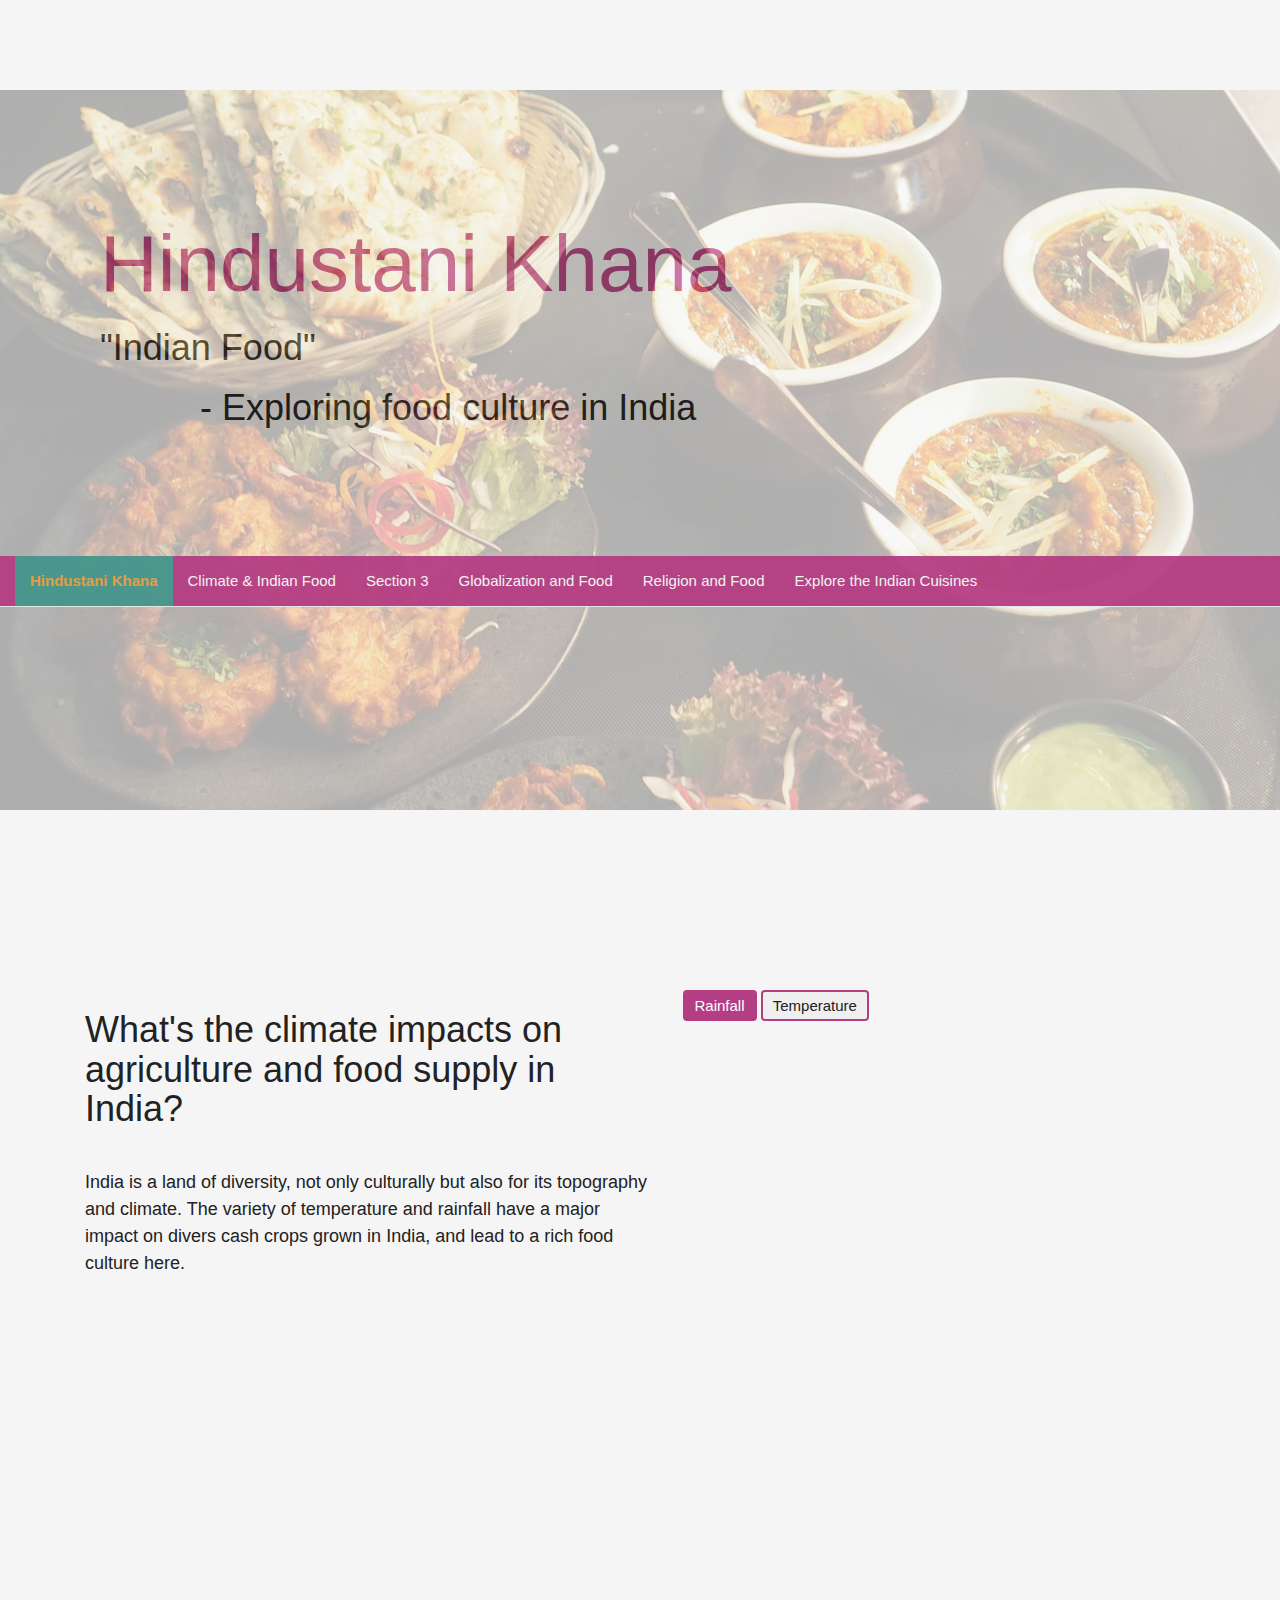
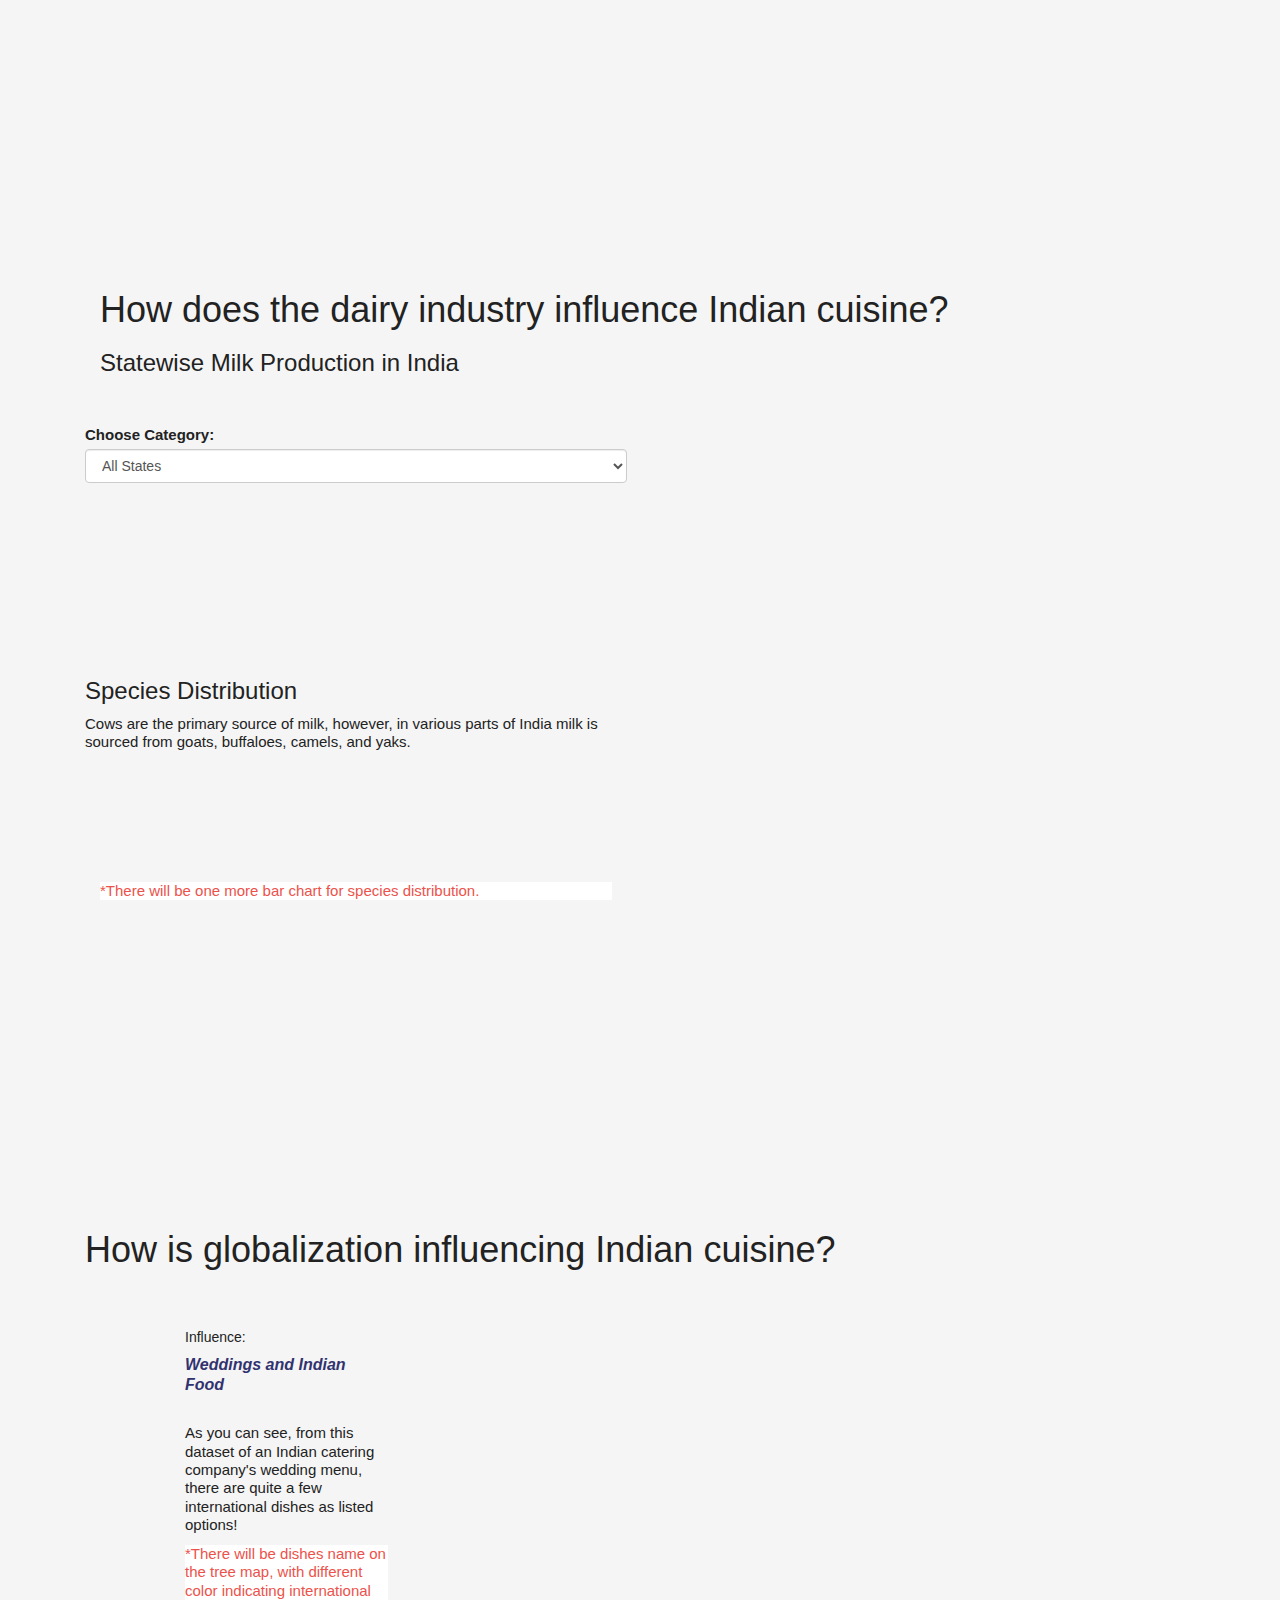
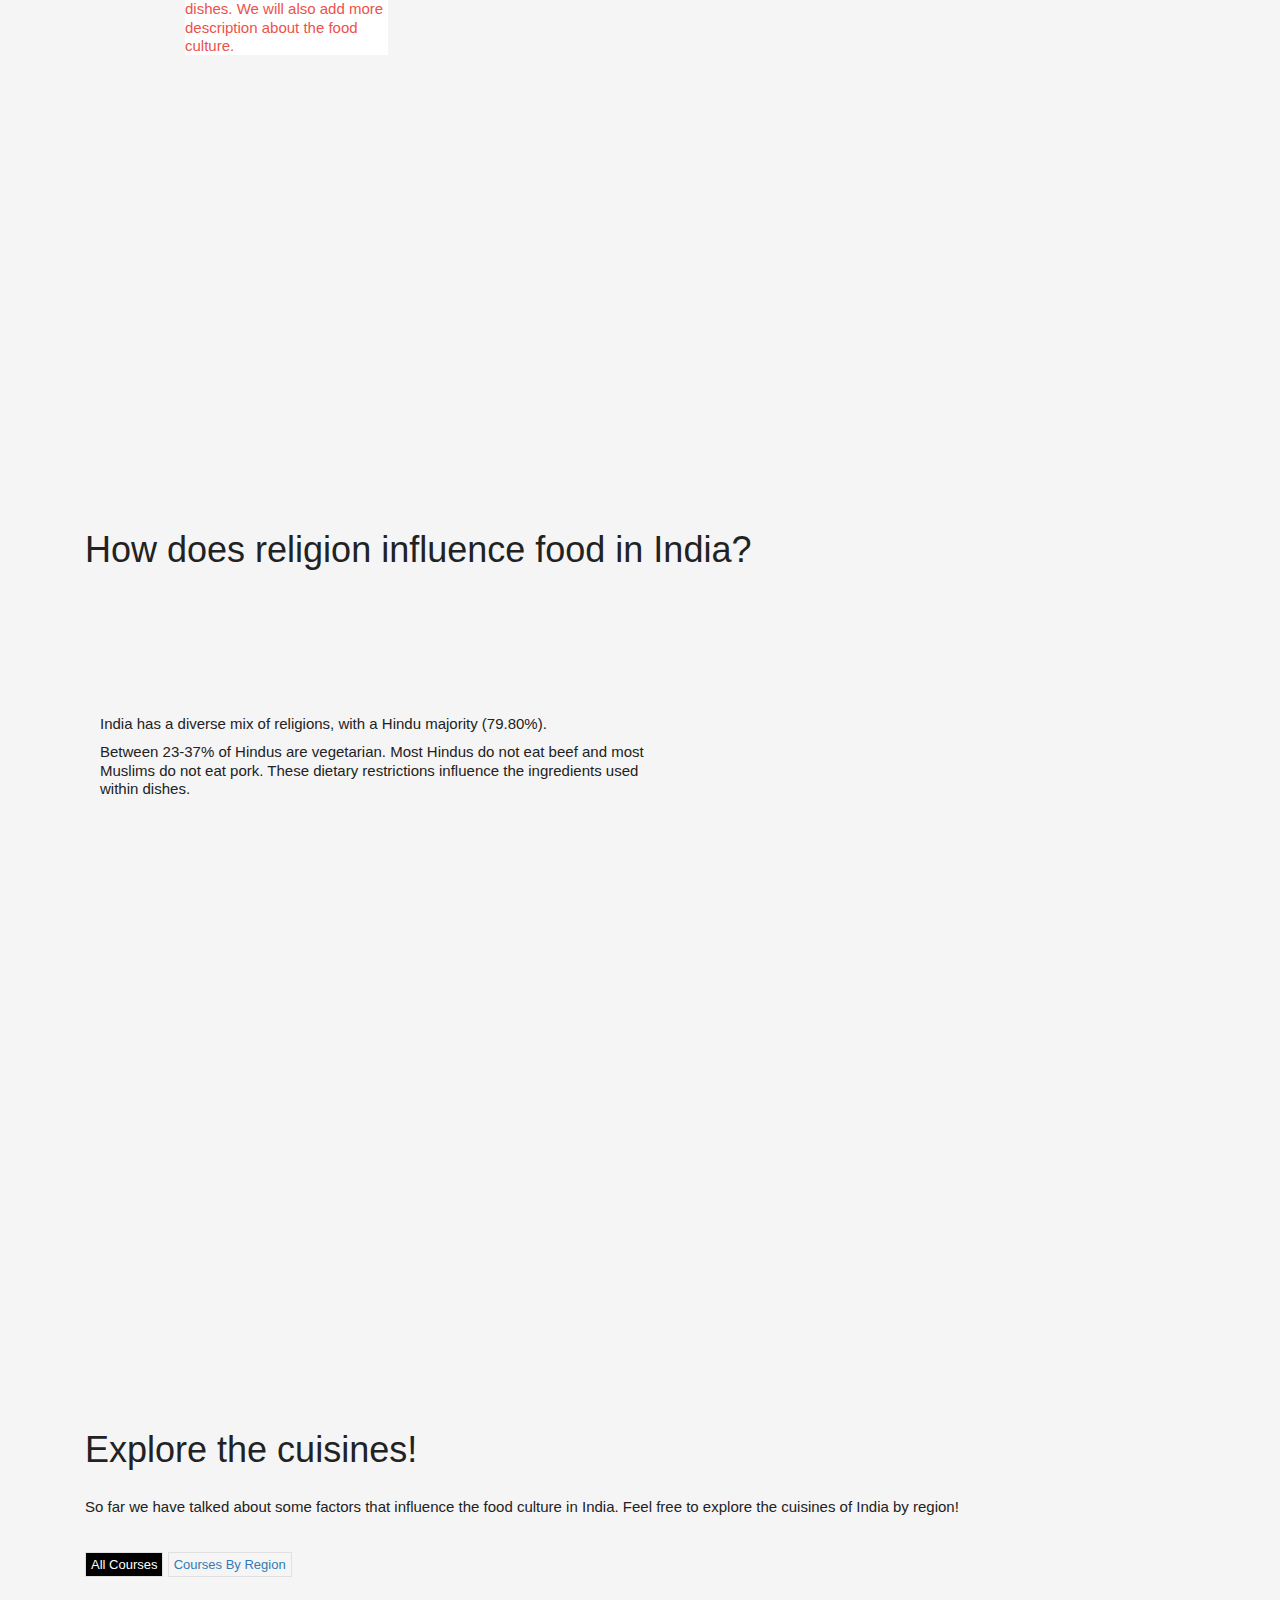
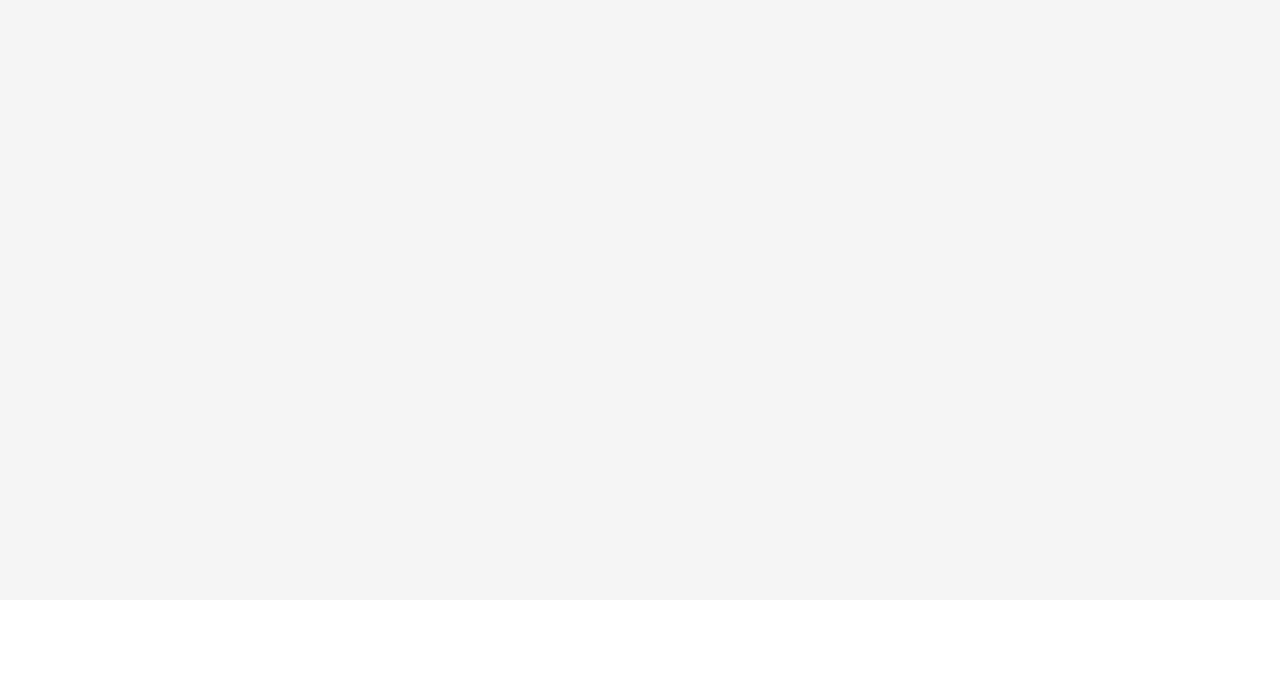
==== index.html @ 055f8340 "Removing all but project files" ====
<!DOCTYPE html>
<html>
<head>
    <title>171 Moti Foodies</title>
    <meta charset="utf-8">
    <meta name="viewport" content="width=device-width, initial-scale=1">

    <!-- Load CSS libraries -->
    <link rel="stylesheet" href="https://maxcdn.bootstrapcdn.com/bootstrap/3.4.1/css/bootstrap.min.css">
    <link rel="stylesheet" href="css/style.css">
    <link rel="stylesheet" href="css/reset.css">
    <link rel="stylesheet" href="css/bubble_chart.css">

    <script src="https://ajax.googleapis.com/ajax/libs/jquery/3.5.1/jquery.min.js"></script>
    <script src="https://maxcdn.bootstrapcdn.com/bootstrap/3.4.1/js/bootstrap.min.js"></script>
</head>

<body data-spy="scroll" data-target=".navbar" data-offset="50">

<!-- NAVIGATION BAR AREA-->
<nav class="navbar navbar-default navbar-fixed-top">
    <div class="container-fluid">
        <div>
            <div class="collapse navbar-collapse" id="myNavbar">
                <ul class="nav navbar-nav">
                    <li><a href="#section1" style="font-weight: bolder;">Hindustani Khana</a></li>
                    <li><a href="#section2">Climate & Indian Food</a></li>
                    <li><a href="#section3">Section 3</a></li>
                    <li><a href="#section4">Globalization and Food</a></li>
                    <li><a href="#section5">Religion and Food</a></li>
                    <li><a href="#section6">Explore the Indian Cuisines</a></li>
                </ul>
            </div>
        </div>
    </div>
</nav>

<!-- SECTION 1: HOMEPAGE-->
<div id="section1" class="container-fluid homepage">
    <div class="title">
        <h1 style="font-size: 80px; color: #B43E83">Hindustani Khana</h1>
        <h1>"Indian Food"</h1>
        <h1 style="padding-left: 100px">- Exploring food culture in India</h1>
    </div>
    <img src="img/home-bg.jpg">
</div>

<!-- SECTION 2: CLIMATE (MAP + LINKED BAR CHART) -->
<div id="section2" class="container-fluid">

    <div class="row">

        <!--left column-->
        <div class="column">
            <h1 style="padding-bottom: 30px">What's the climate impacts on agriculture and food supply in India?</h1>
            <h4 style="line-height: 1.5">India is a land of diversity, not only culturally but also for its topography and climate. The variety of temperature and rainfall have a major impact on divers cash crops grown in India, and lead to a rich food culture here.</h4>
        </div>
        <!--right column-->
        <div class="column">
            <div class="button_area">
                <button id="rainfall_btn" type="button" value="rainfall">Rainfall</button>
                <!--rainfall_btn default selected-->
                <script>
                    document.addEventListener("DOMContentLoaded", function(event) {
                        document.getElementById("rainfall_btn").focus();
                    });
                </script>
                <button id="temperature_btn" type="button" value="temperature_F">Temperature</button>
            </div>
            <div id="mapDiv" style="float: left"></div>
        </div>

    </div>
</div>


<!-- SECTION 3: MILK INDUSTRY (BAR CHART)-->
<div id="section3" class="container-fluid">
<!--    <div class="row">-->
    <div class="col-med">
        <h1>How does the dairy industry influence Indian cuisine?</h1>
    </div>

        <div style="height: 70vh">
            <div style = "width: 40vw">
                <!-- left column-->
                <div class="col-6" style="height: 100%">
                    <div class="align-self-center">
                        <div>
                            <h3>Statewise Milk Production in India</h3>
                        </div>
                        <div>
                            <!-- drop down menu -->
                            <div class="row justify-content-center">
                                <div class="align-self-center">
                                    <div class="user-control">
                                        <div class="form-group">
                                            <label for="state-category">Choose Category:</label>
                                            <select id="state-category" class="form-control" onchange="dataManipulation()">
                                                <option value="all">All States</option>
                                                <!--                        <option value="Water Park">Water Park</option>-->
                                                <!--                        <option value="Museum">Museum</option>-->
                                                <!--                        <option value="Theme Park">Theme Park</option>-->
                                            </select>
                                        </div>
                                    </div>
                                </div>
                            </div>

                            <!-- Parent container of our bar chart -->
                            <div class="row">
                                <div class="col-8 offset-2">
                                    <div id="my_dataviz2"></div>
                                    <div id="tooltipBarState" class="hidden">
                                        <p><span id="BarStateValue"></span></p>
                                    </div>
                                </div>
                            </div>
                        </div>
                    </div>
                </div>
                <!-- right column-->
                <div class="col-6" style="height: 100%">
                    <div class="row justify-content-center">
                        <div class="align-self-center">
                            <div>
                                <h3>Species Distribution</h3>
                                <p>Cows are the primary source of milk, however, in various parts of India milk is sourced from goats, buffaloes, camels, and yaks.</p>
                            </div>
                            <!-- Parent container of our bar chart -->
                            <div class="row">
                                <div class="col-8 offset-2">
                                    <div id="my_dataviz"></div>
                                    <div id="tooltipBarSpecies" class="hidden">
                                        <p><span id="BarSpeciesValue"></span></p>
                                    </div>
                                </div>
                            </div>
                        </div>
                    </div>
                </div>

                <div class="note">*There will be one more bar chart for species distribution. </div>

            </div>
        </div>

    </div>
</div>


<!-- SECTION 4: GLOBALIZATION & MARRIAGE (TREE DIAGRAM)-->
<div id="section4" class="container-fluid marriageStyle">
    <div class="row">
        <div class="col-med">
            <h1>How is globalization influencing Indian cuisine?</h1>
        </div>

        <div class="section nav-section" >
            <div class="row align-items-center" data-aos="fade-in">
                <div class="col-md-3" style="padding-right: 3vw; padding-bottom: 100px;">
                    <h5>Influence:</h5>
                    <p>
                        <em>Weddings and Indian Food<br><br></em>
                    <p>As you can see, from this dataset of an Indian catering company's wedding menu, there are quite a few international dishes as listed options!</p>
                    <div class="note">
                        <p>*There will be dishes name on the tree map, with different color indicating international dishes. We will also add more description about the food culture.</p>
                    </div>
                </div>

                <div class="col-md-9">
                    <div class="yiptree"></div>
                </div>
            </div>
        </div>
    </div>
</div>

<!-- SECTION 5: RELIGION (WAFFLE CHART)-->
<div id="section5" class="container-fluid">
    <div class="row">
        <div class="col-med">
            <h1>How does religion influence food in India?</h1>
        </div>
    </div>
    <br>
    <br>
    <div class="row">
        <div class="col-xs-6">
            <!-- Create a div for WAFFLE -->
            <div id="religion_chart"></div>
            <br>

            <p>India has a diverse mix of religions, with a Hindu majority (79.80%).</p>
            <p>Between 23-37% of Hindus are vegetarian. Most Hindus do not eat beef and most Muslims do not eat pork. These dietary restrictions influence the ingredients used within dishes.</p>

        </div>
        <div class="col-xs-6">
        </div>
    </div>
    <!--Yes, there's a better way to do this. Please help!-->
    <br><br><br><br><br><br><br><br><br><br><br><br><br><br><br><br><br><br><br><br><br><br><br><br>
    <div class="row">
        <div class="col-med">
        </div>
    </div>
</div>

<!-- SECTION 6: FOOD EXPLORATION (BUBBLE CHART)-->
<div id="section6" class="container-fluid">
    <div class="row">
        <div class="col-med">
            <h1>Explore the cuisines!</h1>
            <br>
            <p>So far we have talked about some factors that influence the food culture in India. Feel free to explore the cuisines of India by region!</p>
            <br>
            <div id="toolbar">
                <a href="#section6" id="all" class="button active">All Courses</a>
                <a href="#section6" id="year" class="button">Courses By Region</a>
            </div>
        </div>
    </div>
    <br>
    <br>
    <div class="row">
        <div class="col-med">
            <div id="bubble_vis"></div>
        </div>
        <div class="col-xs-6">
            <p></p>
        </div>
    </div>
    <!--Yes, there's a better way to do this. Please help!-->
    <br><br><br><br><br><br><br><br><br><br><br><br><br><br><br><br><br><br><br><br><br><br><br><br>
    <div class="row">
        <div class="col-med">
            <p></p>
        </div>
    </div>
</div>



<!-- BOOTSTRAP -->
<script src="https://code.jquery.com/jquery-3.5.1.slim.min.js" integrity="sha384-DfXdz2htPH0lsSSs5nCTpuj/zy4C+OGpamoFVy38MVBnE+IbbVYUew+OrCXaRkfj" crossorigin="anonymous"></script>
<script src="https://cdn.jsdelivr.net/npm/popper.js@1.16.1/dist/umd/popper.min.js" integrity="sha384-9/reFTGAW83EW2RDu2S0VKaIzap3H66lZH81PoYlFhbGU+6BZp6G7niu735Sk7lN" crossorigin="anonymous"></script>
<script src="https://stackpath.bootstrapcdn.com/bootstrap/4.5.2/js/bootstrap.min.js" integrity="sha384-B4gt1jrGC7Jh4AgTPSdUtOBvfO8shuf57BaghqFfPlYxofvL8/KUEfYiJOMMV+rV" crossorigin="anonymous"></script>

<!-- d3 -->
<!--Need to figure out how to load multiple versions of D3 here-->
<!--<script js="http://d3js.org/d3.v3.min.js"></script>-->
<!--<script src="http://d3js.org/d3.v4.min.js"></script>-->
<!--<script js="https://d3js.org/d3.v6.min.js"></script>-->

<script src="js/d3.min.js"></script>
<script src="https://d3js.org/d3-scale-chromatic.v1.min.js"></script>

<script src="http://d3js.org/d3.v3.min.js"></script>
<script>
    d3V3 = d3
    window.d3 = null
    console.log('v4', d3V3.version)
</script>
<script src="http://d3js.org/d3.v4.min.js"></script>
<script>
    d3V4 = d3
    window.d3 = null
    console.log('v4', d3V4.version)
</script>
<script src="https://d3js.org/d3.v6.min.js"></script>

<script src="https://d3js.org/d3-scale-chromatic.v1.min.js"></script>
<script src="https://d3js.org/topojson.v2.min.js"></script>
<script src="https://d3js.org/d3-geo.v1.min.js"></script>

<!-- OWN JS -->
<script src="js/milkState_main.js"></script>
<script src="js/milkAnimal_main.js"></script>
<script src="js/marriage_tree.js"></script>
<script src="js/waffle.js"></script>
<script src="js/waffle_main.js"></script>
<script src="js/pie.js"></script>
<script src="js/bubble_tooltip.js"></script>
<script src="js/bubble_chart.js"></script>
<script src="js/mapVis.js"></script>
<script src="js/map_main.js"></script>

</body>
</html>
---- css/style.css ----
/* NOTE for Amy and Testers */

.note{
    color: #ec524b;
    background-color: white;
}


/*body {*/
/*    font-family: "Roboto", serif;*/
/*    font-size: 16px;*/
/*    color: #333;*/
/*}*/

.religion_chart {
    margin: 40px;
    width: 620px;
}

.label {
    font-family: "Roboto Medium", serif;
    font-size: 25px;
    margin-bottom: 10px;
}

.legend {
    padding-bottom: 7px;
}

.legend_item {
    display: inline-block;
    padding-right: 10px;
    margin-bottom: 2px;
}

.legend_item_icon, .legend_item_text {
    display: inline-block;
    vertical-align: middle;
}

.legend_item_icon {
    margin-right: 5px;
    height: 10px;
    width: 10px;
}


/* Marriage Style */
/* TEXT */
.btn {
    font-family: 'Roboto', sans-serif;
    color: white;
    font-size: 14px;
    font-weight: 300;
    padding-left: 0px;
    padding-right: 10px;
    padding-top: 5px;
    padding-bottom: 4px;
    border: none;
    border-radius: 0px !important;
}

.btn-light {
    font-family: 'Roboto', sans-serif;
    color: white;
    font-size: 12px;
    font-weight: 400;
    padding: 6px;
    background-color: #333a46;
    border: none;
}

.btn-light:hover {
    font-family: 'Roboto', sans-serif;
    color: #384661 !important;
    background: white;
}

h3.cursive {
    font-family: 'Sacramento', cursive !important;
    font-weight: 300 !important;
}




em {
    font-size: medium;
    font-weight: bold;
    color: #31326f;
}

b {
    font-family: 'Roboto', sans-serif;
    color: #624444;
    font-weight: 700;
    text-align: right;
}

#q1{
    z-index:99;
}


form{
    font-family: 'Roboto', sans-serif;
    color: #8293b6 !important;
    font-size: 16px !important;
    font-weight: 300 !important;
    text-align: left;
}

.yipnode text {
    font-family: 'Roboto', sans-serif;
    color: #222e47 !important;
    font-size: 15px;
    font-weight: 300;
    text-align: left;
}

.nodetitle{
    font-size: 15px !important;
    letter-spacing: 0.2em !important;
    font-weight: 400 !important;
}

p.small {
    color: #662424;
    font-size: 12px !important;
}

a.hyprtxt {
    color: #ff6666;
    font-weight: 700;
}

.responsive-image {
    width: 100%;
    height: auto;
}



/* DIVS + FORMAT STUFF */

.short{
    margin: 50px 30vw 50px 30vw;
}

.shortish{
    margin: 50px 20vw 50px 20vw;
}

.dugy-shortish{
    margin: 30px 20vw 50px 20vw;
}


div.section {
    padding-left: 100px;
    padding-right: 100px;
}

.line {
    margin-top: 10px;
    margin-bottom: 10px;
    height: 1px;
    background: #8293b6;
}



.yipplaceholder {
    height:20vw;
    background-color: #ffffff;
    margin-bottom: 20px;
}

/* TREE */
.yipnode circle {
    fill: #8293b6;
    stroke: none;
}

.yiplink {
    fill: none;
    stroke: #8293b6;
    stroke-width: 1px;
    opacity: 70%;
}

.yipbaraxis line,
.yipbaraxis path{
    stroke: #8293b6;
}

.yipbaraxis text{
    fill:#8293b6;
    font-size: 20px;
}

/* CONTAINER */
.dugy-svg-container {
    display: inline-block;
    position: relative;
    width: 100%;
    padding-bottom: 100%;
    /* aspect ratio */
    vertical-align: top;
    /*overflow: hidden;*/
}
.dugy-svg-content-responsive {
    display: inline-block;
    position: absolute;
    top: 0px;
    left: 0;
}
.svg-container {
    display: inline-block;
    position: relative;
    width: 100%;
    padding-bottom: 50%;
    /* aspect ratio */
    vertical-align: top;
    /*overflow: hidden;*/
}

.yipsvg-container {
    display: inline-block;
    position: relative;
    width: 100%;
    padding-bottom: 100%;
    /* aspect ratio */
    vertical-align: top;
    overflow: hidden;
}

.yip2svg-container {
    display: inline-block;
    position: relative;
    width: 100%;
    padding-bottom: 70%;
    /* aspect ratio */
    vertical-align: top;
    overflow: hidden;
}

.scattersvg-container {
    display: inline-block;
    position: relative;
    width: 100%;
    padding-bottom: 100%;
    /* aspect ratio */
    vertical-align: top;
    overflow: hidden;
}

.svg-content-responsive {
    display: inline-block;
    position: absolute;
    top: 10px;
    left: 0;
}

.containera {
    align-items: flex-end;
    display: flex;
    justify-content: center;
}

.BeforeScroll
{
    height: 100px; /*Whatever you want*/
    width: 100%; /*Whatever you want*/
    display: none;
}


/*Use this class when you want your content to be shown after some scroll*/
.AfterScroll
{
    height: 100px; /*Whatever you want*/
    width: 100%; /*Whatever you want*/
    display: block;
}

.axis.scatter path{
    stroke: #8293b6;
}

.axis.scatter text{
    fill: #8293b6;
}


.axis.scatter line{
    stroke: #8293b6;
}

/*Matrix Section*/
#matrixvis{
    position: -webkit-sticky;
    position: sticky;
    top:20vh;
    left:20vh;
}
.step {
    width: 25vw;
    margin-left: 10vh;
    height: 80vh;
    text-align: left;
}

.scattertooltip {
    pointer-events: none;
}

.fill-circle{
    /*transition: opacity 0.5s ;*/
}

.matrixbutton {
    color: #ffffff;
    background: none;
    font-family: 'Roboto', sans-serif;
    font-size: 8px;
    width: 80px;
    word-wrap: break-word;

}

/* radial area chart */

.dugy-radial-axis line{
    fill: none;
    stroke:#8293b6;
    opacity:   1;
    stroke-width: 0.5;
}
.dugy-radial-axis path{
    fill: none;
    stroke: #888888;
    stroke-opacity: 0.3;
    stroke-width: 0.5;
}
.dugy-radial-axis text{
    fill:#8293b6;
    font-size:  7px;
    fill-opacity: 0.8;
}

h3#dugy-radial-currentCountry
{
    text-align: left;
}

/* particle vis */
#dugy-c{
    width: 100%;
    height: 100%;
    display: block;
}
#dugy-c-legend{
    width: 100%;
    height: 100%;
    display: block;
}

div.loneliness-three-dimenstions{
    text-align: center;
}

div.center-highlighted-words h3{
    text-align: center;
}

h5#dugy-radial-topfactors{
    color: #8293b6;
}

/* Vertical Navigation Bar*/

#cd-vertical-nav a {
    color: #ffffff;
    text-decoration: none;

}

ul {
    list-style: none;
    margin: 0;
    padding: 0;
}

/* No Touch devices */
.cd-nav-trigger {
    display: none;
}

#cd-vertical-nav {
    position: fixed;
    left:20px;
    top: 50%;
    bottom: auto;
    -webkit-transform: translateY(-50%);
    -moz-transform: translateY(-50%);
    -ms-transform: translateY(-50%);
    -o-transform: translateY(-50%);
    transform: translateY(-50%);
    z-index: 1;
}
#cd-vertical-nav li {
    text-align: left;

}
#cd-vertical-nav a {
    display: inline-block;
    /* prevent weird movements on hover when you use a CSS3 transformation - webkit browsers */
    -webkit-backface-visibility: hidden;
    backface-visibility: hidden;

}
#cd-vertical-nav a {
    display: inline-block;
    /* prevent weird movements on hover when you use a CSS3 transformation - webkit browsers */
    -webkit-backface-visibility: hidden;
    backface-visibility: hidden;

}
#cd-vertical-nav a:after {
    content: "";
    display: table;
    clear: both;
}
#cd-vertical-nav a span {
    float: left;
    display: inline-block;
    -webkit-transform: scale(0.6);
    -moz-transform: scale(0.6);
    -ms-transform: scale(0.6);
    -o-transform: scale(0.6);
    transform: scale(0.6);
}
#cd-vertical-nav a:hover span {
    -webkit-transform: scale(1);
    -moz-transform: scale(1);
    -ms-transform: scale(1);
    -o-transform: scale(1);
    transform: scale(1);
    opacity :0.8;
}
#cd-vertical-nav a:hover .cd-label {
    opacity: 1;
    z-index: 0;
}
#cd-vertical-nav a.is-selected .cd-dot {
    background-color: white;
    opacity: 1;
}
.cd-dot {
    position: relative;
    /* we set a top value in order to align the dot with the label. If you change label's font, you may need to change this top value*/
    top: 8px;
    height: 12px;
    width: 12px;
    border-radius: 50%;
    background-color: #ffffff;
    -webkit-transition: -webkit-transform 0.2s, background-color 0.5s;
    -moz-transition: -moz-transform 0.2s, background-color 0.5s;
    transition: transform 0.2s, background-color 0.5s;
    -webkit-transform-origin: 50% 50%;
    -moz-transform-origin: 50% 50%;
    -ms-transform-origin: 50% 50%;
    -o-transform-origin: 50% 50%;
    transform-origin: 50% 50%;
    opacity: 0.1;
}

#cd-vertical-nav .cd-label {
    position: relative;
    color: white;
    font-size: 12px;
    padding-top: 10px;
    padding-left: 12px;
    line-height: 6px ;
    font-size: 0.875rem;
    -webkit-transition: -webkit-transform 0.2s, opacity 0.2s;
    -moz-transition: -moz-transform 0.2s, opacity 0.2s;
    transition: transform 0.2s, opacity 0.2s;
    opacity: 0;
    -webkit-transform-origin: 100% 50%;
    -moz-transform-origin: 100% 50%;
    -ms-transform-origin: 100% 50%;
    -o-transform-origin: 100% 50%;
    transform-origin: 100% 50%;
    z-index:0;
}

/* PATRICIA STYLING */

/* = color palette =  */
/* #45958C - green*/
/* #B43E83 - purple*/
/* #E83F26 - orange*/
/* #E99C3A - gold*/
/* #F3E4AE - light yellow*/

/* = body preset = */
body {
    position: relative;
}

#section1 {padding-top:200px; padding-left:100px; height:100vh;color: #222;background-color: whitesmoke;}
#section2 {padding-top:50px; padding-left:100px; height:100vh;color: #222; background-color: whitesmoke;}
#section3 {padding-top:70px; padding-left:100px; height:100vh;color: #222; background-color: whitesmoke;}
#section4 {padding-top:70px; padding-left:100px; height:100vh;color: #222; background-color: whitesmoke;}
#section5 {padding-top:70px; padding-left:100px; height:100vh;color: #222; background-color: whitesmoke;}
#section6 {padding-top:70px; padding-left:100px; height:100vh;color: #222; background-color: whitesmoke;}
#section7 {padding-top:70px; padding-left:100px; height:1100px;color: #222; background-color: whitesmoke;}

/* = top bar = */
/* bar color */
.navbar-default{
    background-color: #B43E83;
    opacity: 0.95;
}
/* link color */
.navbar-default .navbar-nav > li > a {
    color: whitesmoke;
}
.navbar-default .navbar-nav > li > a:hover,
.navbar-default .navbar-nav > li > a:focus {
    color: #333;
}
.navbar-default .navbar-nav > .active > a,
.navbar-default .navbar-nav > .active > a:hover,
.navbar-default .navbar-nav > .active > a:focus {
    color: #E99C3A;
    background-color: #45958C;
}

/* = homepage-transparent background = */
.homepage{
    position: relative;
    width: 100%;
}
.homepage img{
    position: absolute;
    top: 0;
    right: 0;
    bottom: 0;
    left: 0;
    max-width: 100%;
    margin: auto;
    z-index: 1;
    opacity: .3;
}

/* = two column design = */
.row{
    padding: 40px 0px;
}
.column{
    float: left;
    width: 50%;
    Padding-right:30px;
}

/* = button = */
button{
    padding: 5px 10px;
    border-radius: 4px;
    border: 2px solid #B43E83;
    transition-duration: 0.4s;
}
button:hover {
    background-color: #B43E83;
    color: white;
}
button:focus {
    outline:0;
    background-color: #B43E83;
    color: white;
    border: 2px solid #B43E83;
}
---- css/bubble_chart.css ----
/*a, a:visited, a:active {*/
/*  color: #444;*/
/*}*/

.container {
  max-width: 900px;
  margin: auto;
}

.button {
  min-width: 130px;
  padding: 4px 5px;
  cursor: pointer;
  text-align: center;
  font-size: 13px;
  border: 1px solid #e0e0e0;
  text-decoration: none;
}

.button.active {
  background: #000;
  color: #fff;
}


#vis {
  width: 940px;
  height: 600px;
  clear: both;
  margin-bottom: 10px;
}

#toolbar {
  margin-top: 10px;
}

.year {
  font-size: 21px;
  fill: #aaa;
  cursor: default;
}

.tooltip {
	position: absolute;
	top: 100px;
	left: 100px;
  -moz-border-radius:5px;
	border-radius: 2px;
  border: 2px solid #000;
  background: #fff;
	opacity: .9;
  color: black;
	padding: 10px;
	width: 300px;
	font-size: 12px;
	z-index: 10;
}

.tooltip .title {
	font-size: 13px;
}

.tooltip .name {
  font-weight:bold;
    font-family: "Roboto Medium", serif;
}


/*.footer {*/
/*  text-align: center;*/
/*}*/
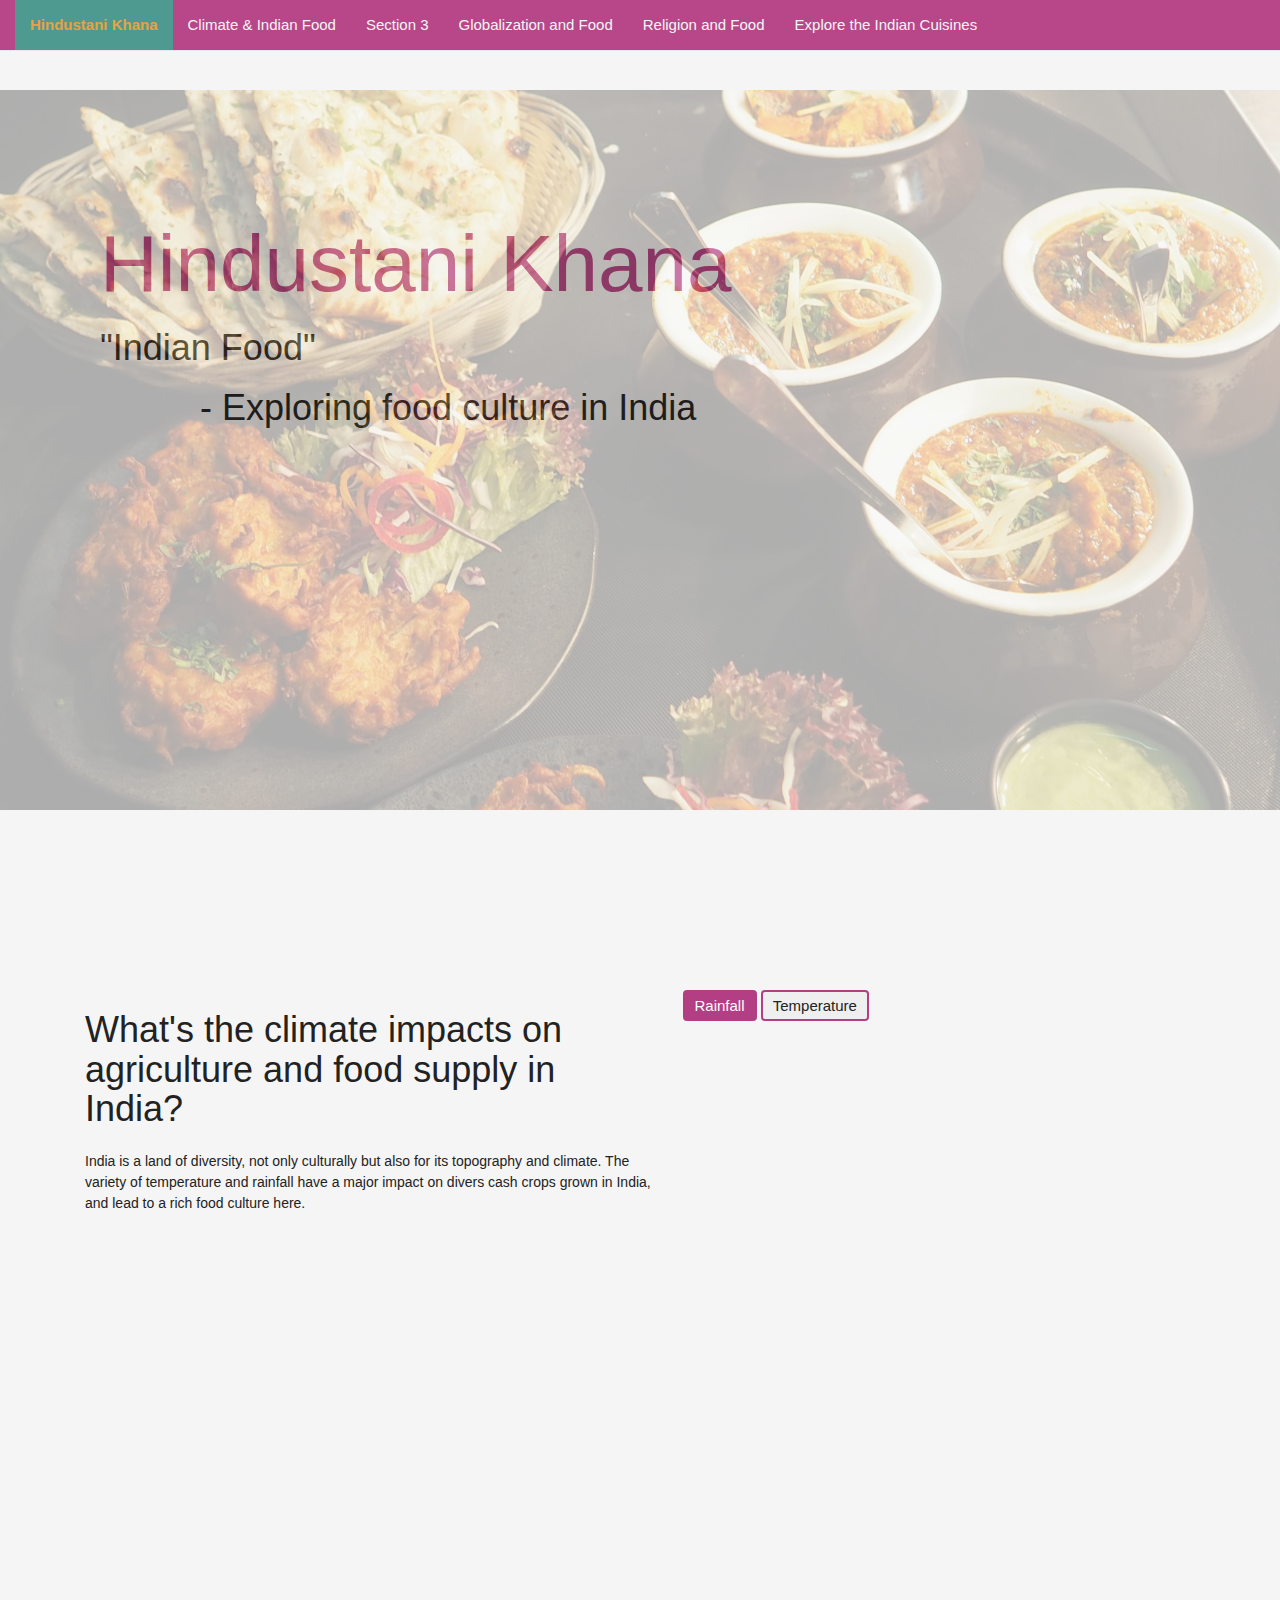
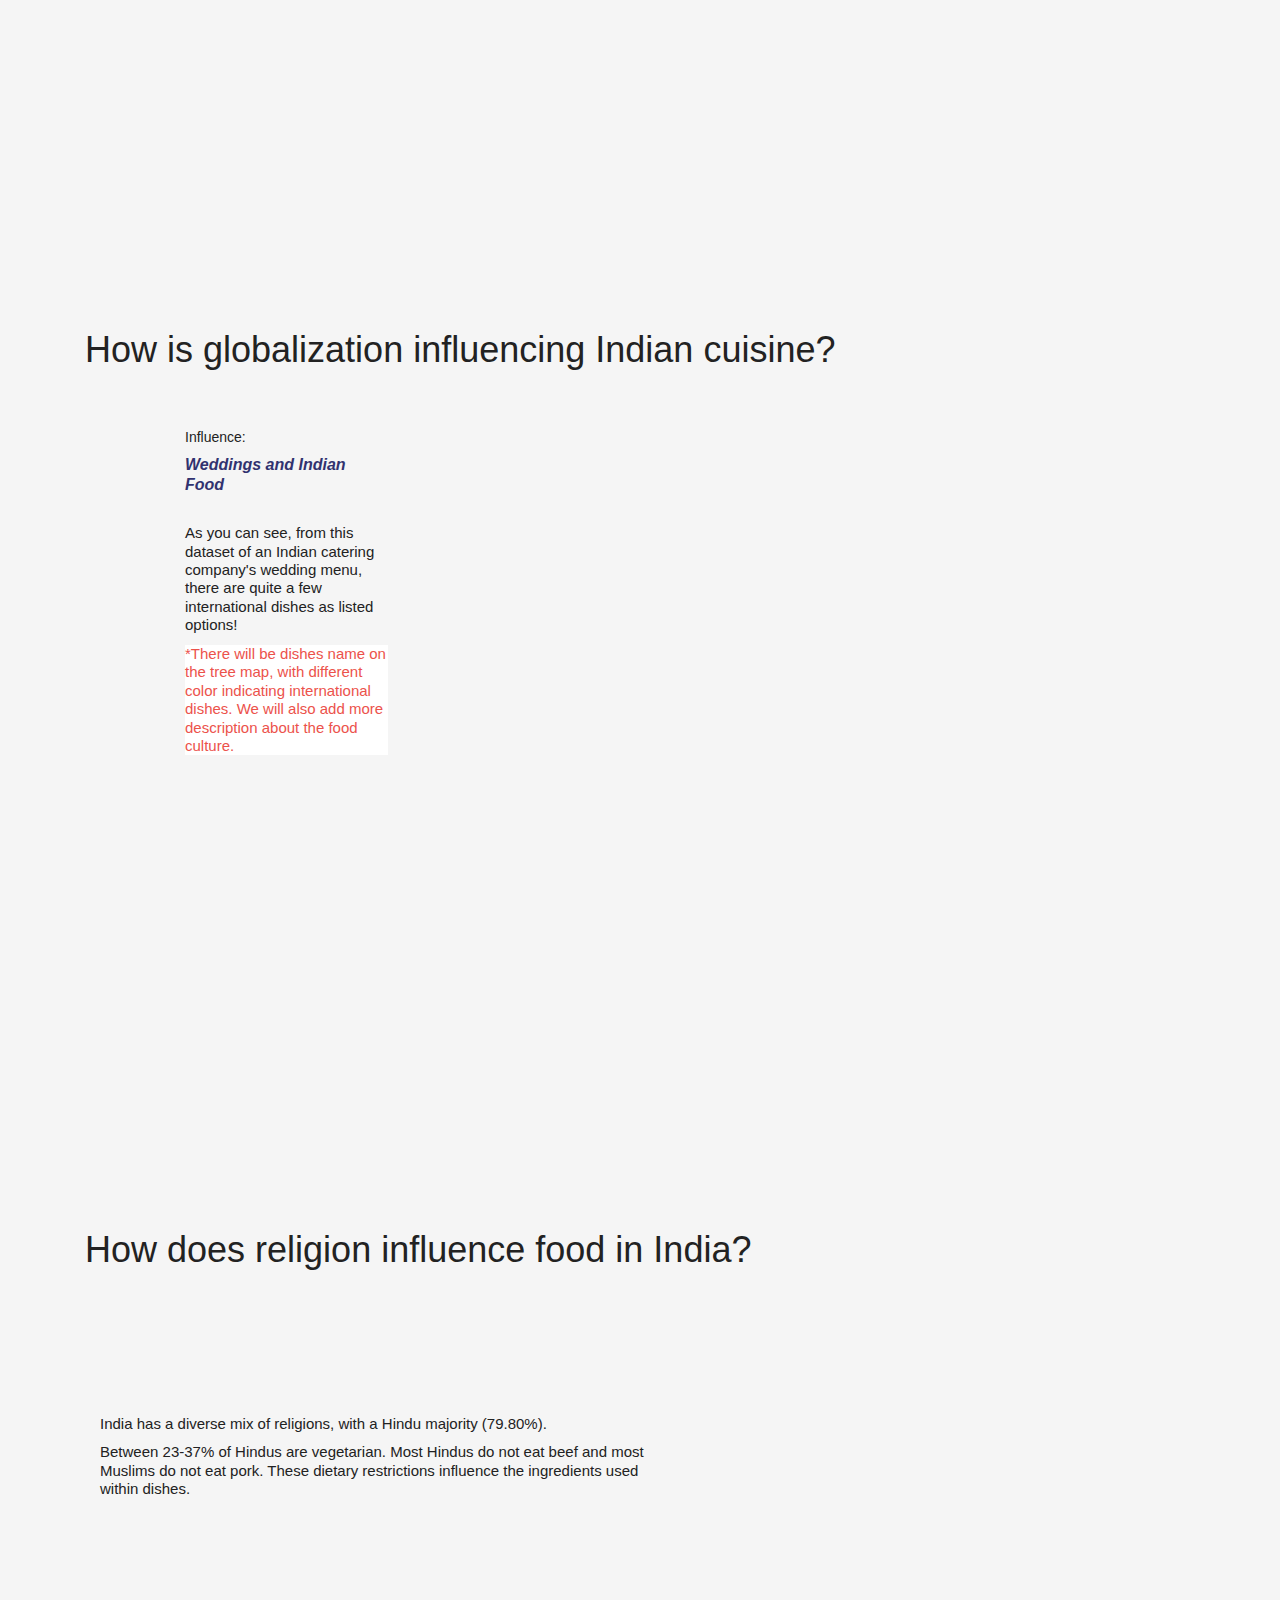
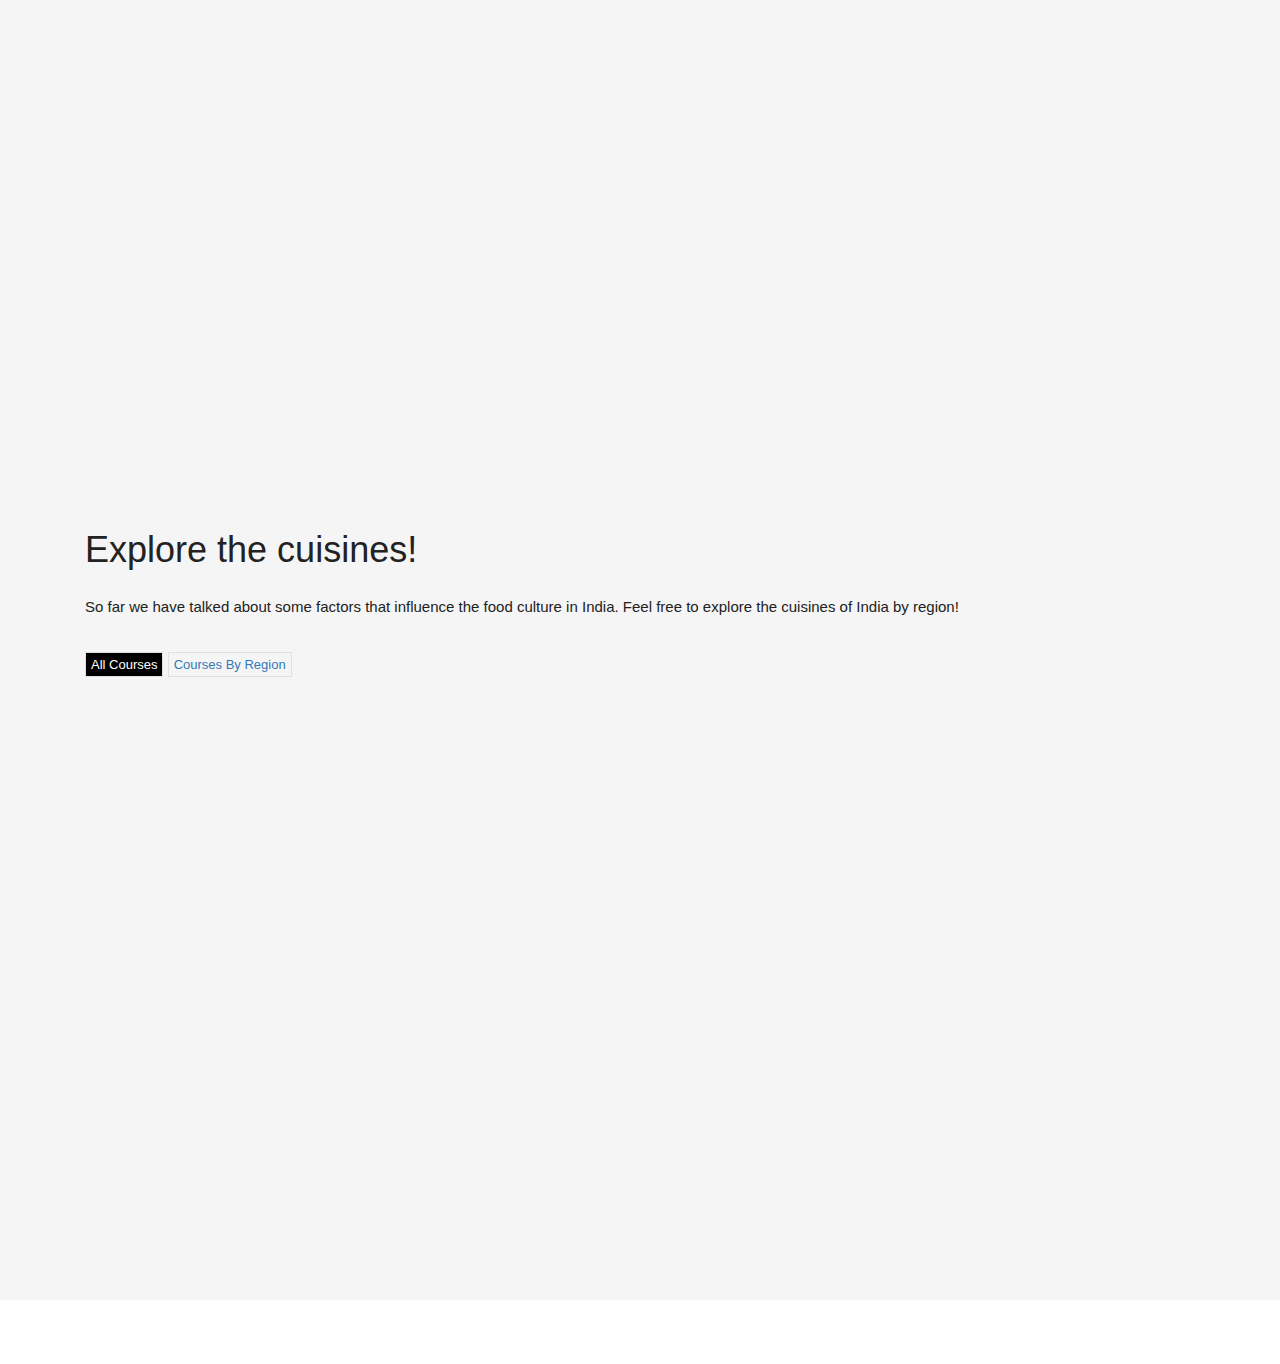
==== commit d6ecf06f: "add pie charts in climate section" ====
--- a/index.html
+++ b/index.html
@@ -52,20 +52,39 @@
 
         <!--left column-->
         <div class="column">
-            <h1 style="padding-bottom: 30px">What's the climate impacts on agriculture and food supply in India?</h1>
-            <h4 style="line-height: 1.5">India is a land of diversity, not only culturally but also for its topography and climate. The variety of temperature and rainfall have a major impact on divers cash crops grown in India, and lead to a rich food culture here.</h4>
+            <div>
+                <h1 style="padding-bottom: 12px">What's the climate impacts on agriculture and food supply in India?</h1>
+                <h5 style="line-height: 1.5; padding-bottom: 10px">India is a land of diversity, not only culturally but also for its topography and climate. The variety of temperature and rainfall have a major impact on divers cash crops grown in India, and lead to a rich food culture here.</h5>
+            </div>
+            <div id= "Rice" style="float: left"></div>
+            <div id= "Wheat" style="float: left"></div>
+            <div id= "Maize" style="float: left"></div>
+            <div id= "Ragi" style="float: left"></div>
+            <div id= "Coffee" style="float: left"></div>
+            <div id= "Tea" style="float: left"></div>
+
         </div>
         <!--right column-->
         <div class="column">
             <div class="button_area">
-                <button id="rainfall_btn" type="button" value="rainfall">Rainfall</button>
-                <!--rainfall_btn default selected-->
+                <button id="rainfall_btn" type="button" value="rainfall" class="rainfallButton">Rainfall</button>
+                <button id="temperature_btn" type="button" value="temperature_F">Temperature</button>
+
+                <!--rainfall_btn default selected; button keep selected-->
                 <script>
-                    document.addEventListener("DOMContentLoaded", function(event) {
-                        document.getElementById("rainfall_btn").focus();
+
+                    $(document).ready(function(){
+                        $("#rainfall_btn").click(function(){
+                            $(this).css("background-color", "#B43E83").css("color", "white");
+                            $("#temperature_btn").css("background-color", "transparent").css("color", "#222");
+                        });
+                        $("#temperature_btn").click(function(){
+                            $(this).css("background-color", "#B43E83").css("color", "white");
+                            $("#rainfall_btn").css("background-color", "transparent").css("color", "#222");
+                        });
                     });
                 </script>
-                <button id="temperature_btn" type="button" value="temperature_F">Temperature</button>
+
             </div>
             <div id="mapDiv" style="float: left"></div>
         </div>
@@ -74,79 +93,80 @@
 </div>
 
 
-<!-- SECTION 3: MILK INDUSTRY (BAR CHART)-->
-<div id="section3" class="container-fluid">
-<!--    <div class="row">-->
-    <div class="col-med">
-        <h1>How does the dairy industry influence Indian cuisine?</h1>
-    </div>
-
-        <div style="height: 70vh">
-            <div style = "width: 40vw">
-                <!-- left column-->
-                <div class="col-6" style="height: 100%">
-                    <div class="align-self-center">
-                        <div>
-                            <h3>Statewise Milk Production in India</h3>
-                        </div>
-                        <div>
-                            <!-- drop down menu -->
-                            <div class="row justify-content-center">
-                                <div class="align-self-center">
-                                    <div class="user-control">
-                                        <div class="form-group">
-                                            <label for="state-category">Choose Category:</label>
-                                            <select id="state-category" class="form-control" onchange="dataManipulation()">
-                                                <option value="all">All States</option>
-                                                <!--                        <option value="Water Park">Water Park</option>-->
-                                                <!--                        <option value="Museum">Museum</option>-->
-                                                <!--                        <option value="Theme Park">Theme Park</option>-->
-                                            </select>
-                                        </div>
-                                    </div>
-                                </div>
-                            </div>
-
-                            <!-- Parent container of our bar chart -->
-                            <div class="row">
-                                <div class="col-8 offset-2">
-                                    <div id="my_dataviz2"></div>
-                                    <div id="tooltipBarState" class="hidden">
-                                        <p><span id="BarStateValue"></span></p>
-                                    </div>
-                                </div>
-                            </div>
-                        </div>
-                    </div>
-                </div>
-                <!-- right column-->
-                <div class="col-6" style="height: 100%">
-                    <div class="row justify-content-center">
-                        <div class="align-self-center">
-                            <div>
-                                <h3>Species Distribution</h3>
-                                <p>Cows are the primary source of milk, however, in various parts of India milk is sourced from goats, buffaloes, camels, and yaks.</p>
-                            </div>
-                            <!-- Parent container of our bar chart -->
-                            <div class="row">
-                                <div class="col-8 offset-2">
-                                    <div id="my_dataviz"></div>
-                                    <div id="tooltipBarSpecies" class="hidden">
-                                        <p><span id="BarSpeciesValue"></span></p>
-                                    </div>
-                                </div>
-                            </div>
-                        </div>
-                    </div>
-                </div>
-
-                <div class="note">*There will be one more bar chart for species distribution. </div>
-
-            </div>
-        </div>
-
-    </div>
-</div>
+
+<!--&lt;!&ndash; SECTION 3: MILK INDUSTRY (BAR CHART)&ndash;&gt;-->
+<!--<div id="section3" class="container-fluid">-->
+<!--&lt;!&ndash;    <div class="row">&ndash;&gt;-->
+<!--    <div class="col-med">-->
+<!--        <h1>How does the dairy industry influence Indian cuisine?</h1>-->
+<!--    </div>-->
+
+<!--        <div style="height: 70vh">-->
+<!--            <div style = "width: 40vw">-->
+<!--                &lt;!&ndash; left column&ndash;&gt;-->
+<!--                <div class="col-6" style="height: 100%">-->
+<!--                    <div class="align-self-center">-->
+<!--                        <div>-->
+<!--                            <h3>Statewise Milk Production in India</h3>-->
+<!--                        </div>-->
+<!--                        <div>-->
+<!--                            &lt;!&ndash; drop down menu &ndash;&gt;-->
+<!--                            <div class="row justify-content-center">-->
+<!--                                <div class="align-self-center">-->
+<!--                                    <div class="user-control">-->
+<!--                                        <div class="form-group">-->
+<!--                                            <label for="state-category">Choose Category:</label>-->
+<!--                                            <select id="state-category" class="form-control" onchange="dataManipulation()">-->
+<!--                                                <option value="all">All States</option>-->
+<!--                                                &lt;!&ndash;                        <option value="Water Park">Water Park</option>&ndash;&gt;-->
+<!--                                                &lt;!&ndash;                        <option value="Museum">Museum</option>&ndash;&gt;-->
+<!--                                                &lt;!&ndash;                        <option value="Theme Park">Theme Park</option>&ndash;&gt;-->
+<!--                                            </select>-->
+<!--                                        </div>-->
+<!--                                    </div>-->
+<!--                                </div>-->
+<!--                            </div>-->
+
+<!--                            &lt;!&ndash; Parent container of our bar chart &ndash;&gt;-->
+<!--                            <div class="row">-->
+<!--                                <div class="col-8 offset-2">-->
+<!--                                    <div id="my_dataviz2"></div>-->
+<!--                                    <div id="tooltipBarState" class="hidden">-->
+<!--                                        <p><span id="BarStateValue"></span></p>-->
+<!--                                    </div>-->
+<!--                                </div>-->
+<!--                            </div>-->
+<!--                        </div>-->
+<!--                    </div>-->
+<!--                </div>-->
+<!--                &lt;!&ndash; right column&ndash;&gt;-->
+<!--                <div class="col-6" style="height: 100%">-->
+<!--                    <div class="row justify-content-center">-->
+<!--                        <div class="align-self-center">-->
+<!--                            <div>-->
+<!--                                <h3>Species Distribution</h3>-->
+<!--                                <p>Cows are the primary source of milk, however, in various parts of India milk is sourced from goats, buffaloes, camels, and yaks.</p>-->
+<!--                            </div>-->
+<!--                            &lt;!&ndash; Parent container of our bar chart &ndash;&gt;-->
+<!--                            <div class="row">-->
+<!--                                <div class="col-8 offset-2">-->
+<!--                                    <div id="my_dataviz"></div>-->
+<!--                                    <div id="tooltipBarSpecies" class="hidden">-->
+<!--                                        <p><span id="BarSpeciesValue"></span></p>-->
+<!--                                    </div>-->
+<!--                                </div>-->
+<!--                            </div>-->
+<!--                        </div>-->
+<!--                    </div>-->
+<!--                </div>-->
+
+<!--                <div class="note">*There will be one more bar chart for species distribution. </div>-->
+
+<!--            </div>-->
+<!--        </div>-->
+
+<!--    </div>-->
+<!--</div>-->
 
 
 <!-- SECTION 4: GLOBALIZATION & MARRIAGE (TREE DIAGRAM)-->
@@ -217,17 +237,18 @@
             <div id="toolbar">
                 <a href="#section6" id="all" class="button active">All Courses</a>
                 <a href="#section6" id="year" class="button">Courses By Region</a>
-            </div>
-        </div>
-    </div>
-    <br>
-    <br>
-    <div class="row">
-        <div class="col-med">
-            <div id="bubble_vis"></div>
-        </div>
+                <br>
+                <br>
+                <br>
+                <div id="bubble_vis"></div>
+                <div id="my_bubble_legend"></div>
+            </div>
+        </div>
+    </div>
+    <div class="row">
         <div class="col-xs-6">
-            <p></p>
+        </div>
+        <div class="col-xs-6">
         </div>
     </div>
     <!--Yes, there's a better way to do this. Please help!-->
@@ -238,7 +259,6 @@
         </div>
     </div>
 </div>
-
 
 
 <!-- BOOTSTRAP -->
@@ -246,22 +266,16 @@
 <script src="https://cdn.jsdelivr.net/npm/popper.js@1.16.1/dist/umd/popper.min.js" integrity="sha384-9/reFTGAW83EW2RDu2S0VKaIzap3H66lZH81PoYlFhbGU+6BZp6G7niu735Sk7lN" crossorigin="anonymous"></script>
 <script src="https://stackpath.bootstrapcdn.com/bootstrap/4.5.2/js/bootstrap.min.js" integrity="sha384-B4gt1jrGC7Jh4AgTPSdUtOBvfO8shuf57BaghqFfPlYxofvL8/KUEfYiJOMMV+rV" crossorigin="anonymous"></script>
 
-<!-- d3 -->
-<!--Need to figure out how to load multiple versions of D3 here-->
-<!--<script js="http://d3js.org/d3.v3.min.js"></script>-->
-<!--<script src="http://d3js.org/d3.v4.min.js"></script>-->
-<!--<script js="https://d3js.org/d3.v6.min.js"></script>-->
-
-<script src="js/d3.min.js"></script>
+<!--<script src="js/d3.min.js"></script>-->
 <script src="https://d3js.org/d3-scale-chromatic.v1.min.js"></script>
 
-<script src="http://d3js.org/d3.v3.min.js"></script>
+<script src="https://d3js.org/d3.v3.min.js"></script>
 <script>
     d3V3 = d3
     window.d3 = null
     console.log('v4', d3V3.version)
 </script>
-<script src="http://d3js.org/d3.v4.min.js"></script>
+<script src="https://d3js.org/d3.v4.min.js"></script>
 <script>
     d3V4 = d3
     window.d3 = null
@@ -274,16 +288,18 @@
 <script src="https://d3js.org/d3-geo.v1.min.js"></script>
 
 <!-- OWN JS -->
-<script src="js/milkState_main.js"></script>
-<script src="js/milkAnimal_main.js"></script>
+<!--<script src="js/milkState_main.js"></script>-->
+<!--<script src="js/milkAnimal_main.js"></script>-->
 <script src="js/marriage_tree.js"></script>
 <script src="js/waffle.js"></script>
 <script src="js/waffle_main.js"></script>
 <script src="js/pie.js"></script>
 <script src="js/bubble_tooltip.js"></script>
 <script src="js/bubble_chart.js"></script>
+<script src="js/bubble_chart_legend.js"></script>
 <script src="js/mapVis.js"></script>
 <script src="js/map_main.js"></script>
+<script src="js/pieVis.js"></script>
 
 </body>
 </html>
--- a/css/style.css
+++ b/css/style.css
@@ -573,13 +573,15 @@
     border: 2px solid #B43E83;
     transition-duration: 0.4s;
 }
-button:hover {
-    background-color: #B43E83;
-    color: white;
-}
+/*button:hover {*/
+/*    background-color: #B43E83;*/
+/*    color: white;*/
+/*}*/
 button:focus {
     outline:0;
+}
+
+.rainfallButton{
+    color: white;
     background-color: #B43E83;
-    color: white;
-    border: 2px solid #B43E83;
-}
+}
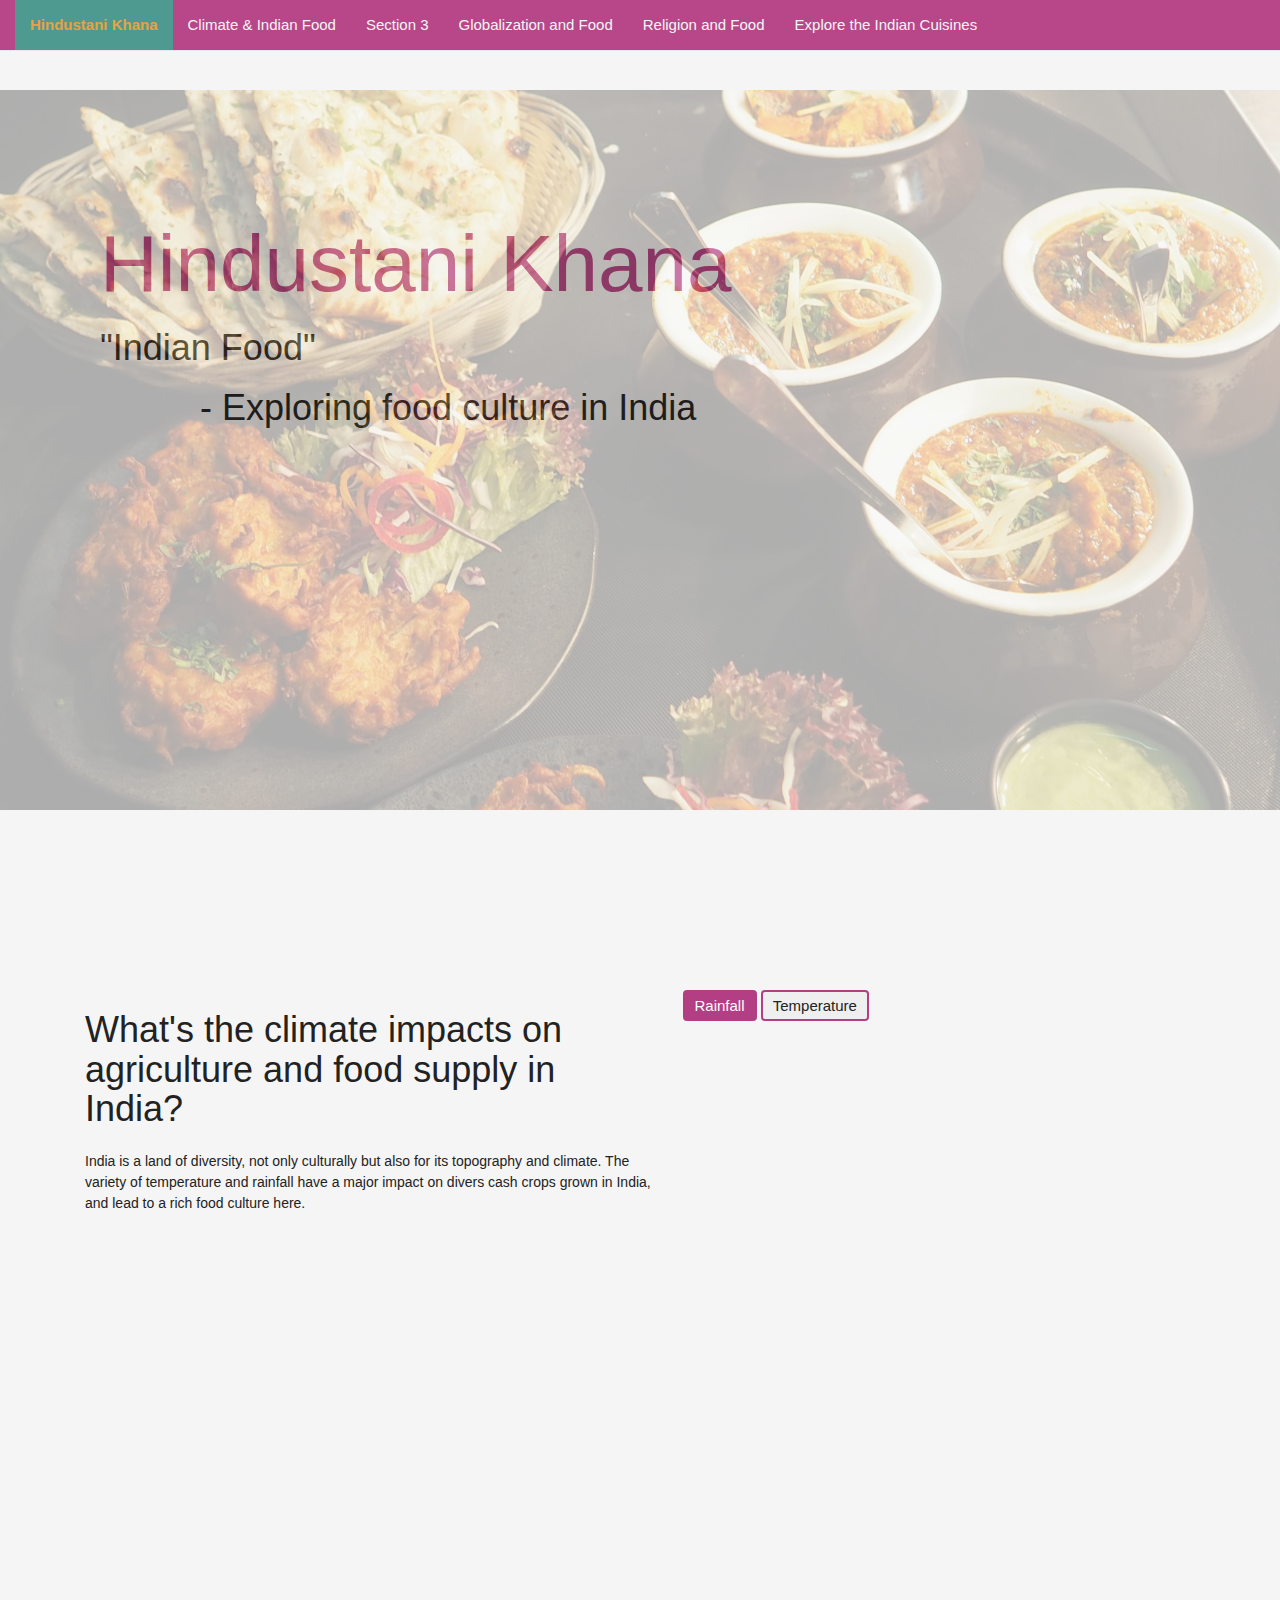
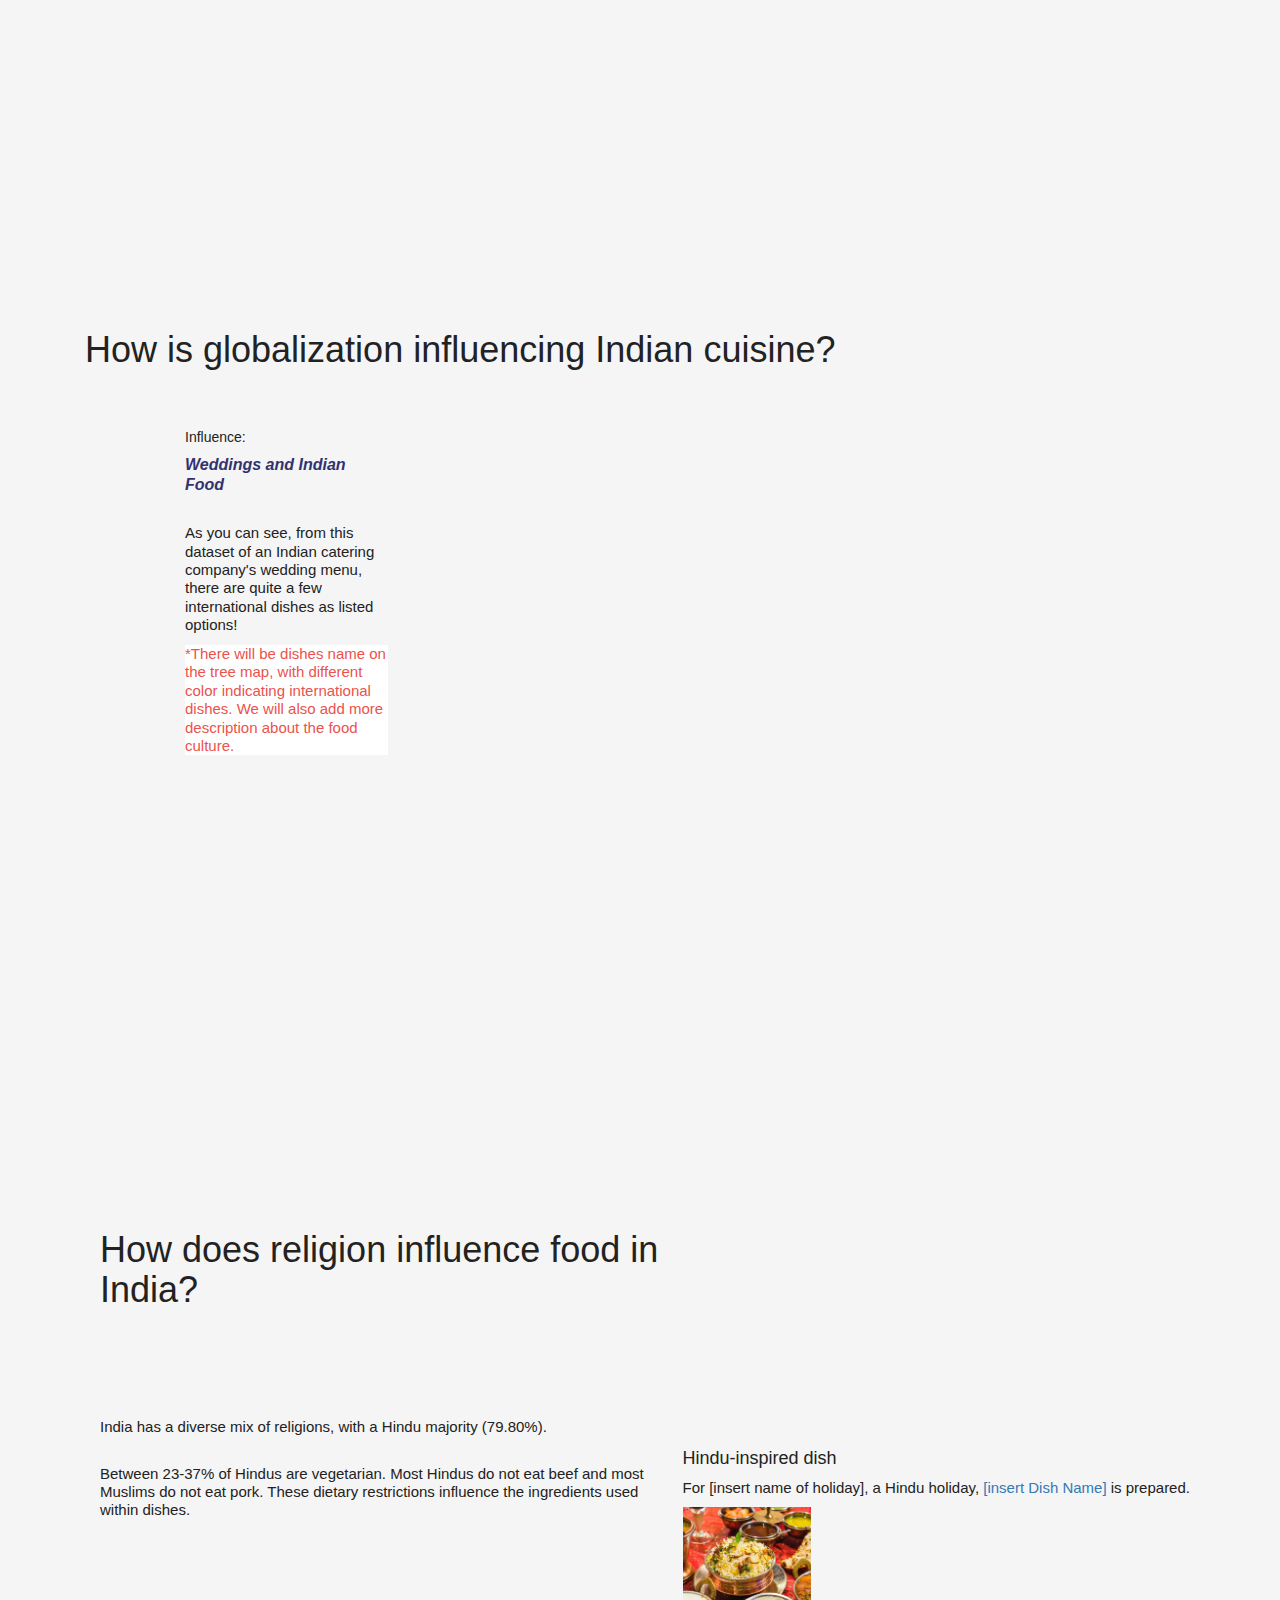
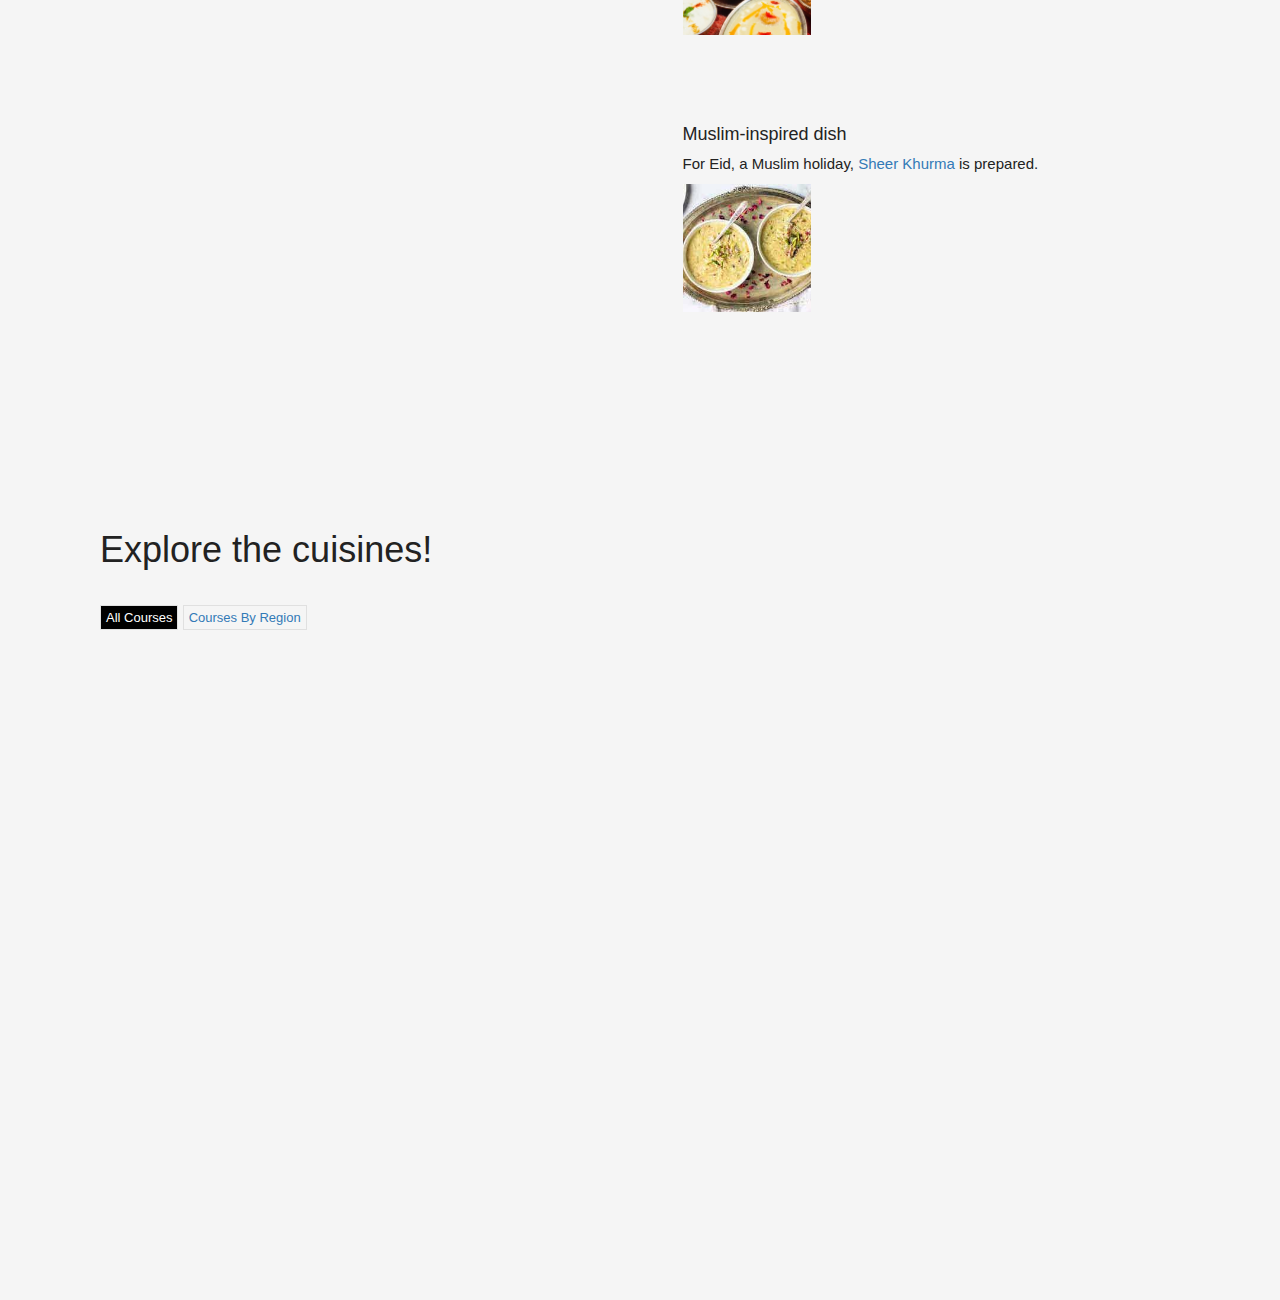
==== commit ebec85f8: "Adding attempts to make bubble chart better, edits of README, edits of bubble css file, edits of ind" ====
--- a/index.html
+++ b/index.html
@@ -199,65 +199,61 @@
 <!-- SECTION 5: RELIGION (WAFFLE CHART)-->
 <div id="section5" class="container-fluid">
     <div class="row">
-        <div class="col-med">
+        <div class="col-xs-6">
             <h1>How does religion influence food in India?</h1>
         </div>
     </div>
-    <br>
-    <br>
     <div class="row">
         <div class="col-xs-6">
-            <!-- Create a div for WAFFLE -->
             <div id="religion_chart"></div>
             <br>
-
             <p>India has a diverse mix of religions, with a Hindu majority (79.80%).</p>
+            <br>
             <p>Between 23-37% of Hindus are vegetarian. Most Hindus do not eat beef and most Muslims do not eat pork. These dietary restrictions influence the ingredients used within dishes.</p>
-
-        </div>
+        </div>
+
         <div class="col-xs-6">
-        </div>
-    </div>
-    <!--Yes, there's a better way to do this. Please help!-->
-    <br><br><br><br><br><br><br><br><br><br><br><br><br><br><br><br><br><br><br><br><br><br><br><br>
-    <div class="row">
-        <div class="col-med">
-        </div>
-    </div>
+            <div class ="row">
+                <h4>Hindu-inspired dish</h4>
+                <p>For [insert name of holiday], a Hindu holiday, <a href="https://ministryofcurry.com/sheer-khurma-instant-pot/">[insert Dish Name]</a>
+                    is prepared.</p>
+                <img src="img/hindu_holiday_placeholder.jpg" alt="Hindu Holiday Dish" style="width:128px;height:128px;">
+            </div>
+
+            <div class ="row">
+                <h4>Muslim-inspired dish</h4>
+                <p>For Eid, a Muslim holiday, <a href="https://ministryofcurry.com/sheer-khurma-instant-pot/">Sheer Khurma</a>
+                    is prepared.</p>
+                <img src="img/sheer_khurma.jpg" alt="Sheer Khurma" style="width:128px;height:128px;">
+            </div>
+
+        </div>
+
+    </div>
+
 </div>
 
 <!-- SECTION 6: FOOD EXPLORATION (BUBBLE CHART)-->
 <div id="section6" class="container-fluid">
-    <div class="row">
-        <div class="col-med">
+
+    <div class="row">
+
+        <div class="col-xs-6">
             <h1>Explore the cuisines!</h1>
-            <br>
-            <p>So far we have talked about some factors that influence the food culture in India. Feel free to explore the cuisines of India by region!</p>
             <br>
             <div id="toolbar">
                 <a href="#section6" id="all" class="button active">All Courses</a>
-                <a href="#section6" id="year" class="button">Courses By Region</a>
-                <br>
+                <a href="#section6" id="region" class="button">Courses By Region</a>
+<!--                <a href="#section6" id="course" class="button">Courses By Type</a>-->
                 <br>
                 <br>
                 <div id="bubble_vis"></div>
                 <div id="my_bubble_legend"></div>
             </div>
         </div>
-    </div>
-    <div class="row">
-        <div class="col-xs-6">
-        </div>
-        <div class="col-xs-6">
-        </div>
-    </div>
-    <!--Yes, there's a better way to do this. Please help!-->
-    <br><br><br><br><br><br><br><br><br><br><br><br><br><br><br><br><br><br><br><br><br><br><br><br>
-    <div class="row">
-        <div class="col-med">
-            <p></p>
-        </div>
-    </div>
+
+    </div>
+
 </div>
 
 
@@ -293,7 +289,6 @@
 <script src="js/marriage_tree.js"></script>
 <script src="js/waffle.js"></script>
 <script src="js/waffle_main.js"></script>
-<script src="js/pie.js"></script>
 <script src="js/bubble_tooltip.js"></script>
 <script src="js/bubble_chart.js"></script>
 <script src="js/bubble_chart_legend.js"></script>
--- a/css/bubble_chart.css
+++ b/css/bubble_chart.css
@@ -34,10 +34,16 @@
   margin-top: 10px;
 }
 
-.year {
+.region {
   font-size: 21px;
   fill: #aaa;
   cursor: default;
+}
+
+.course {
+    font-size: 21px;
+    fill: #aaa;
+    cursor: default;
 }
 
 .tooltip {
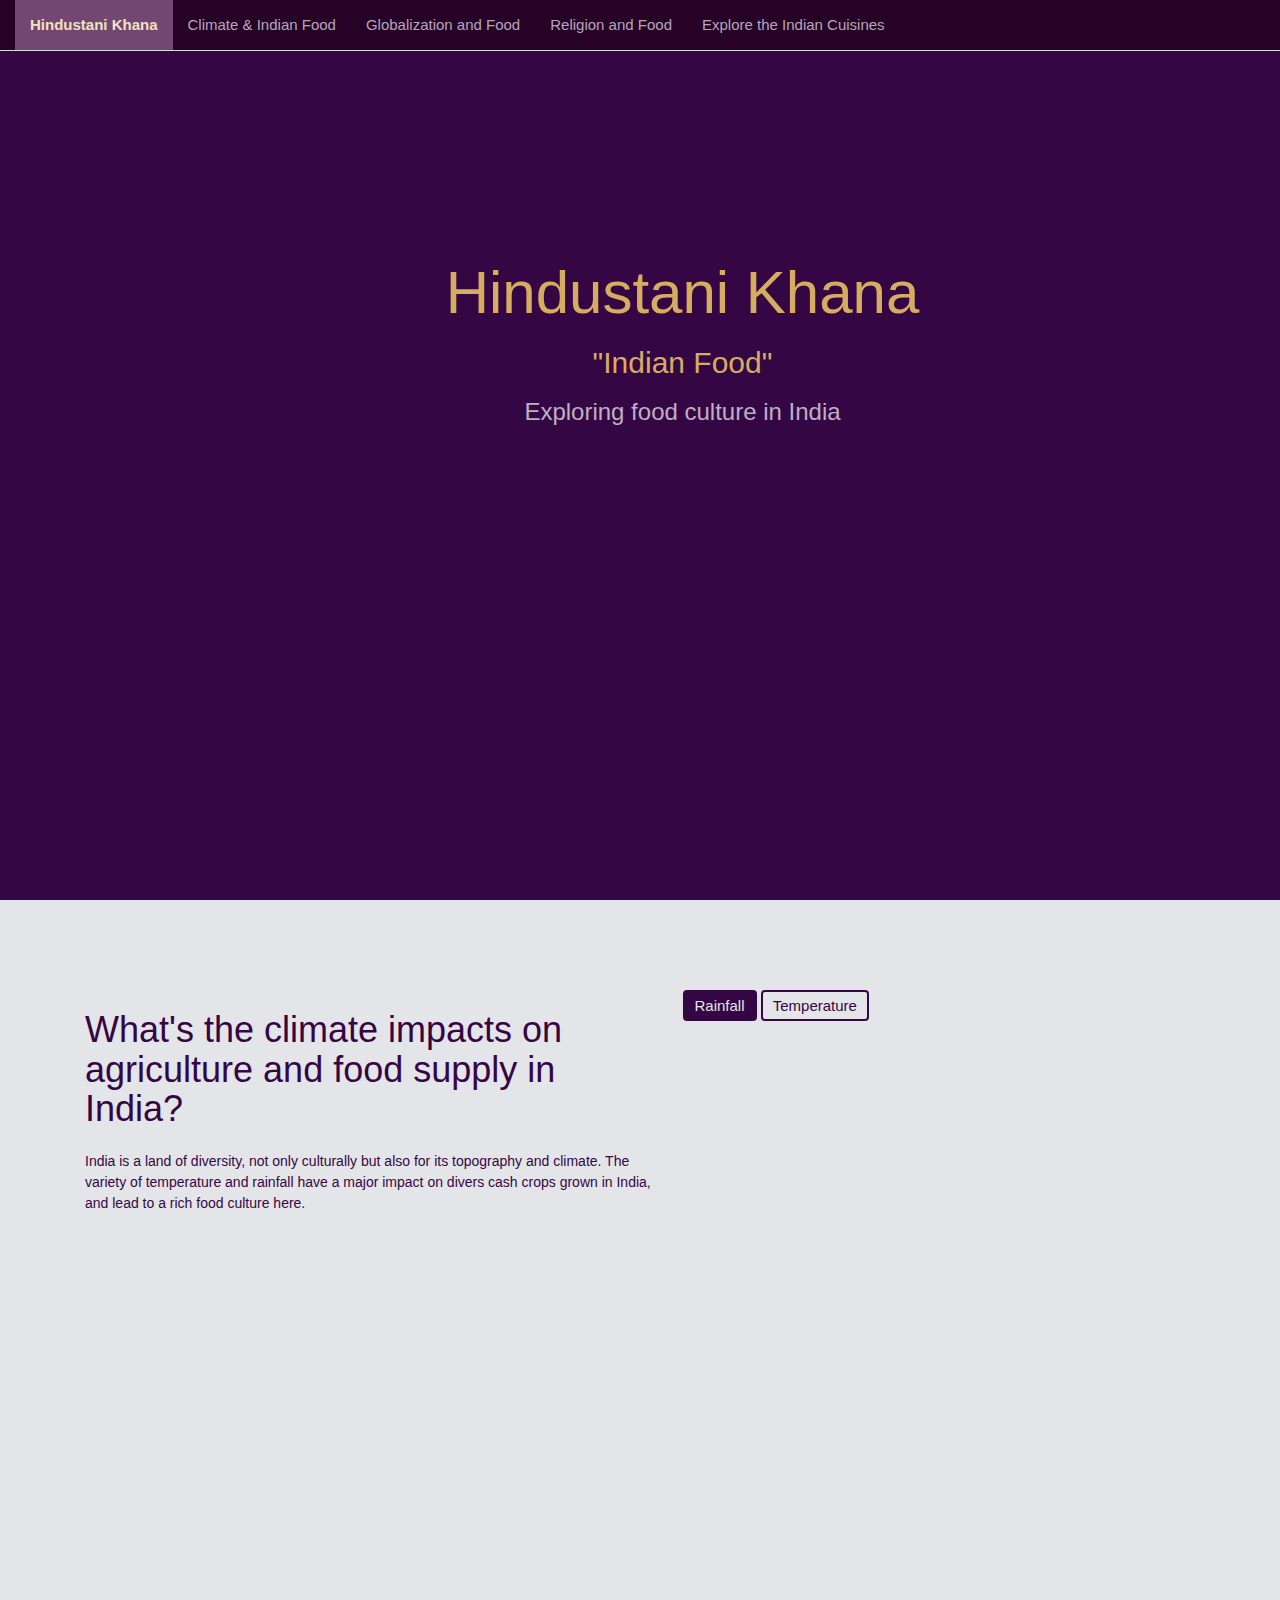
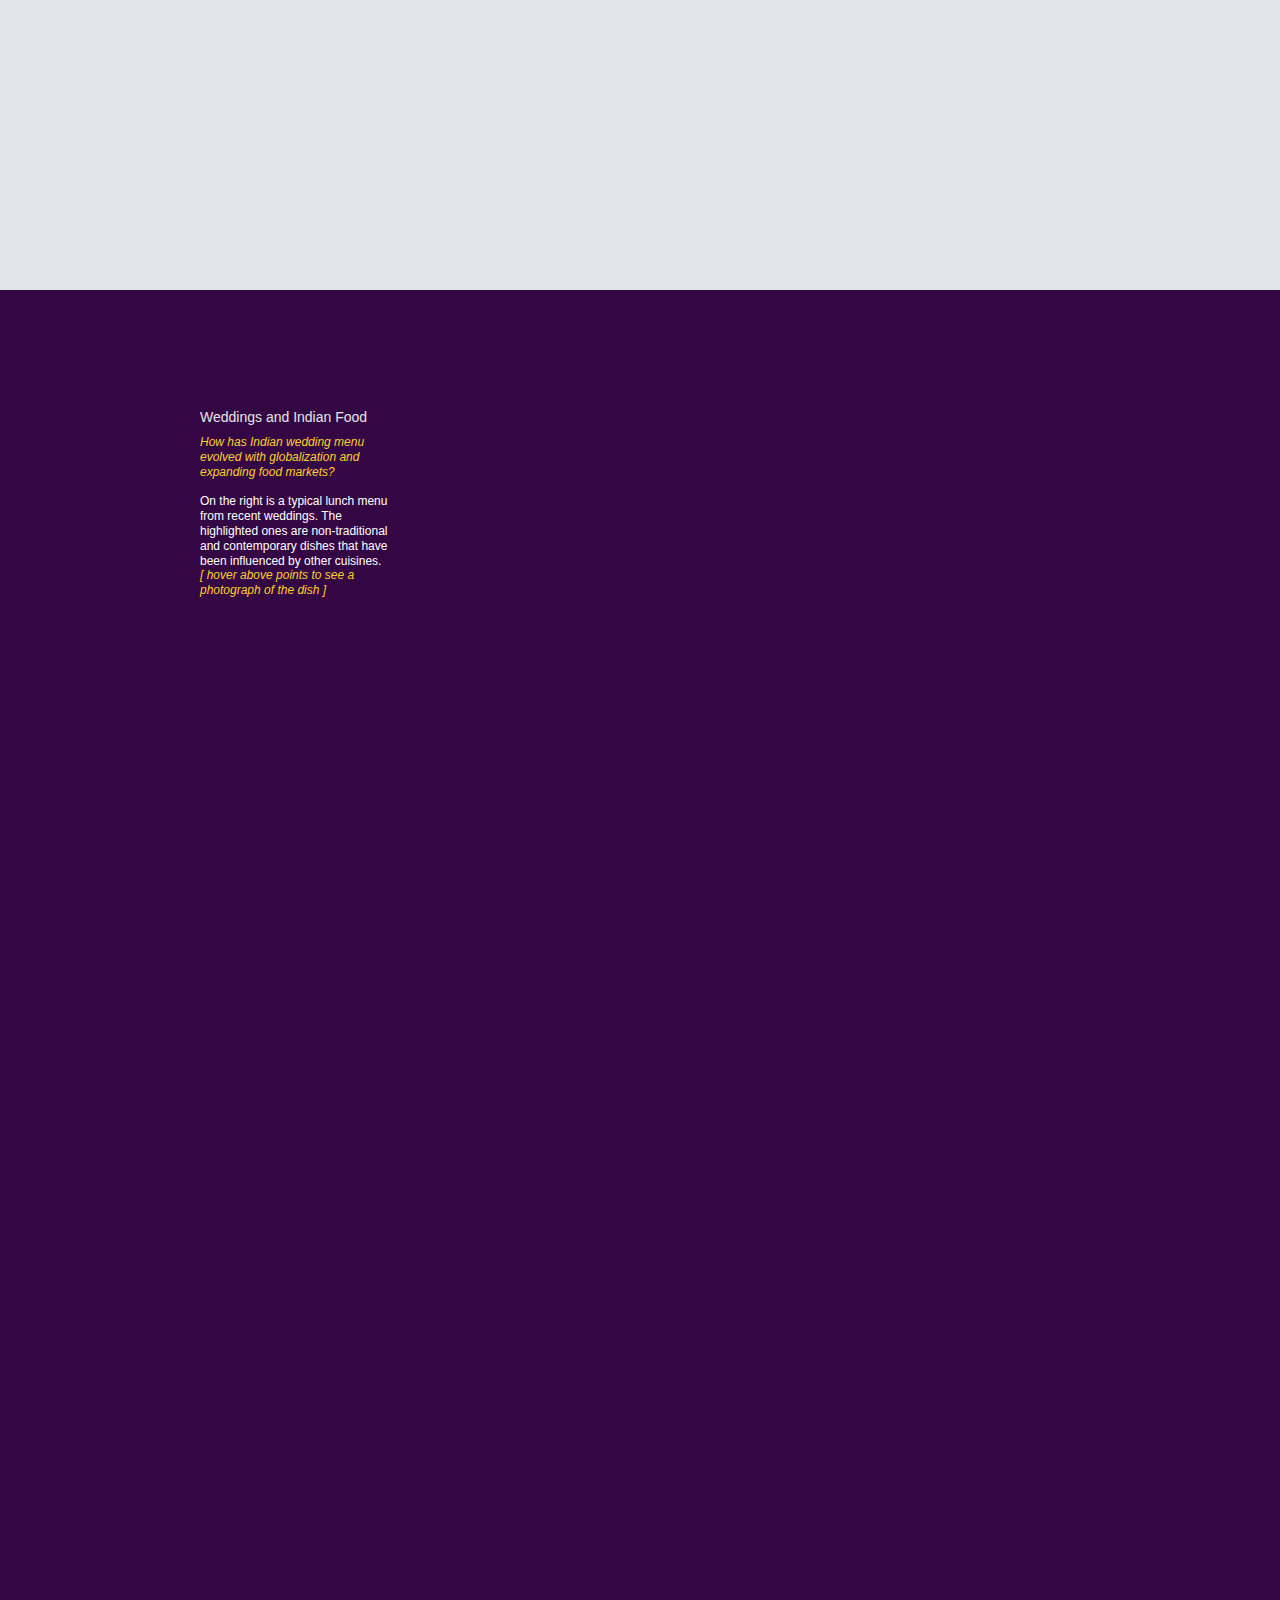
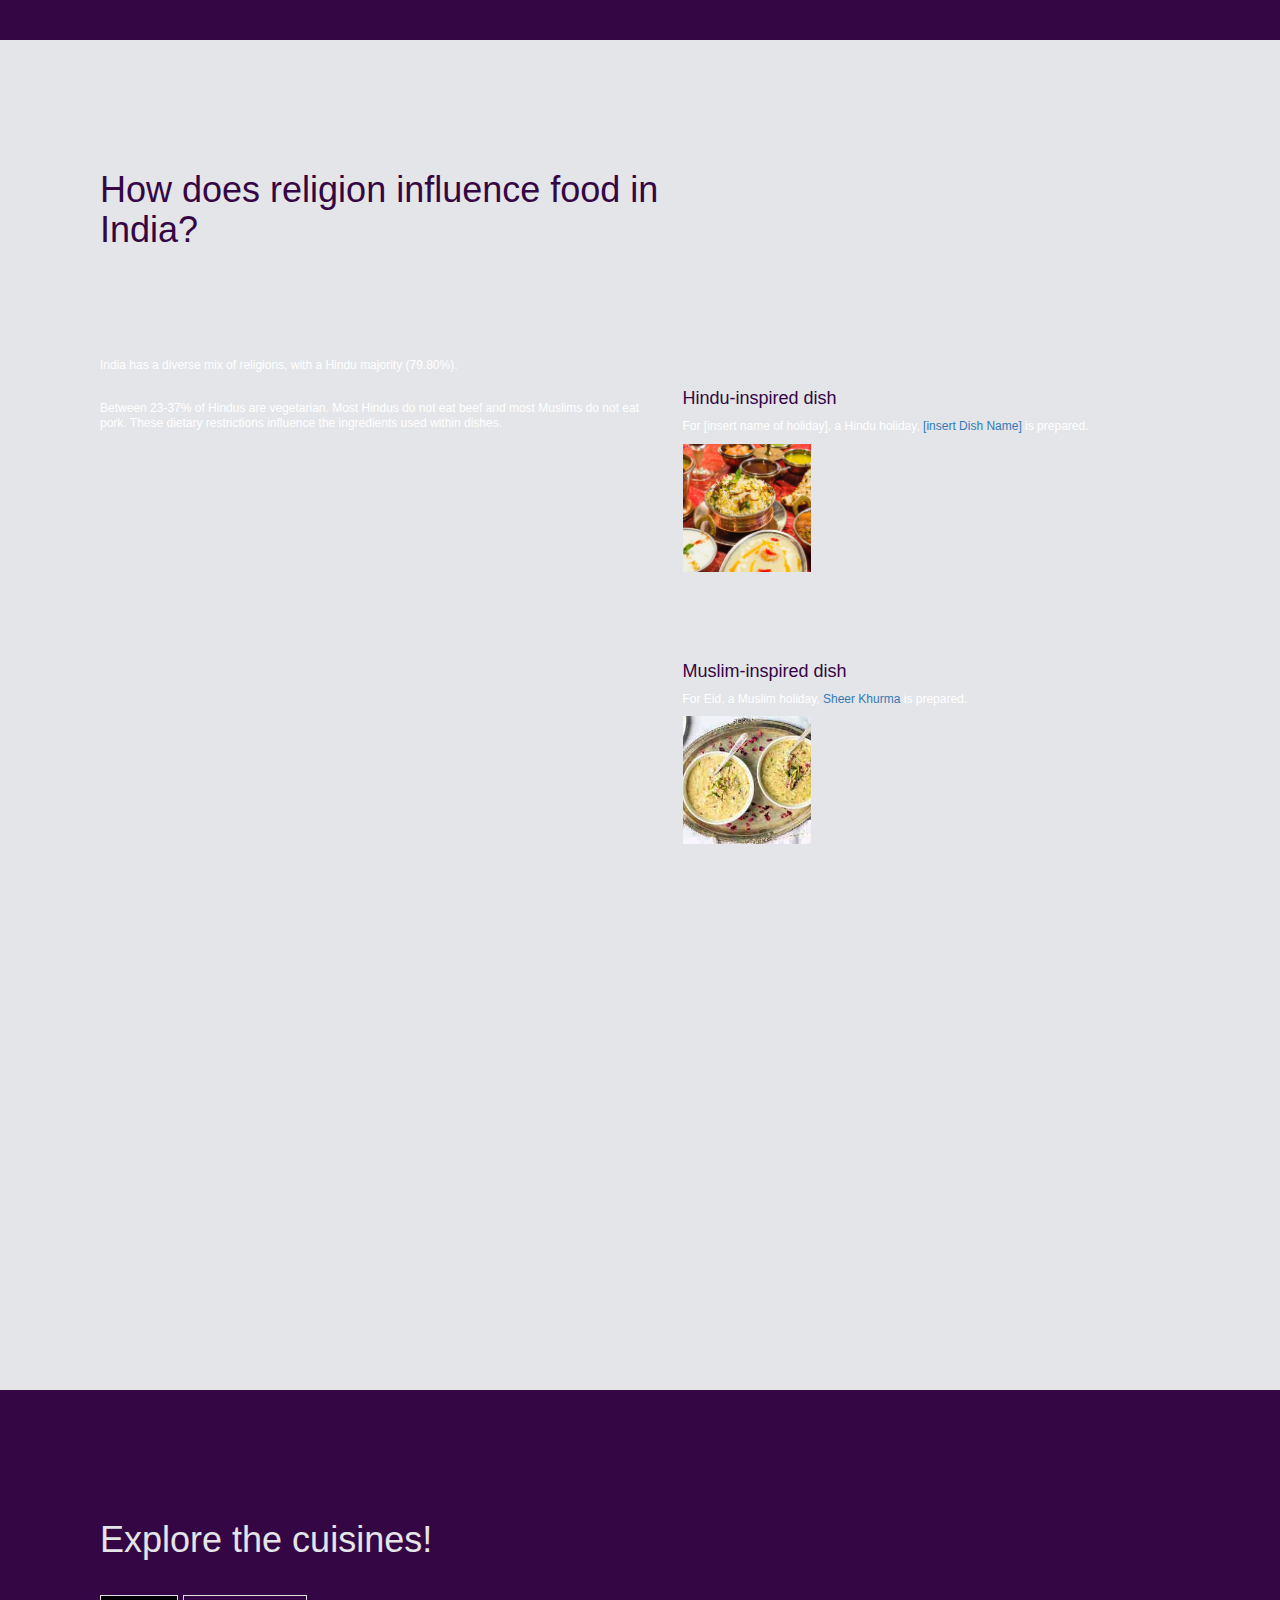
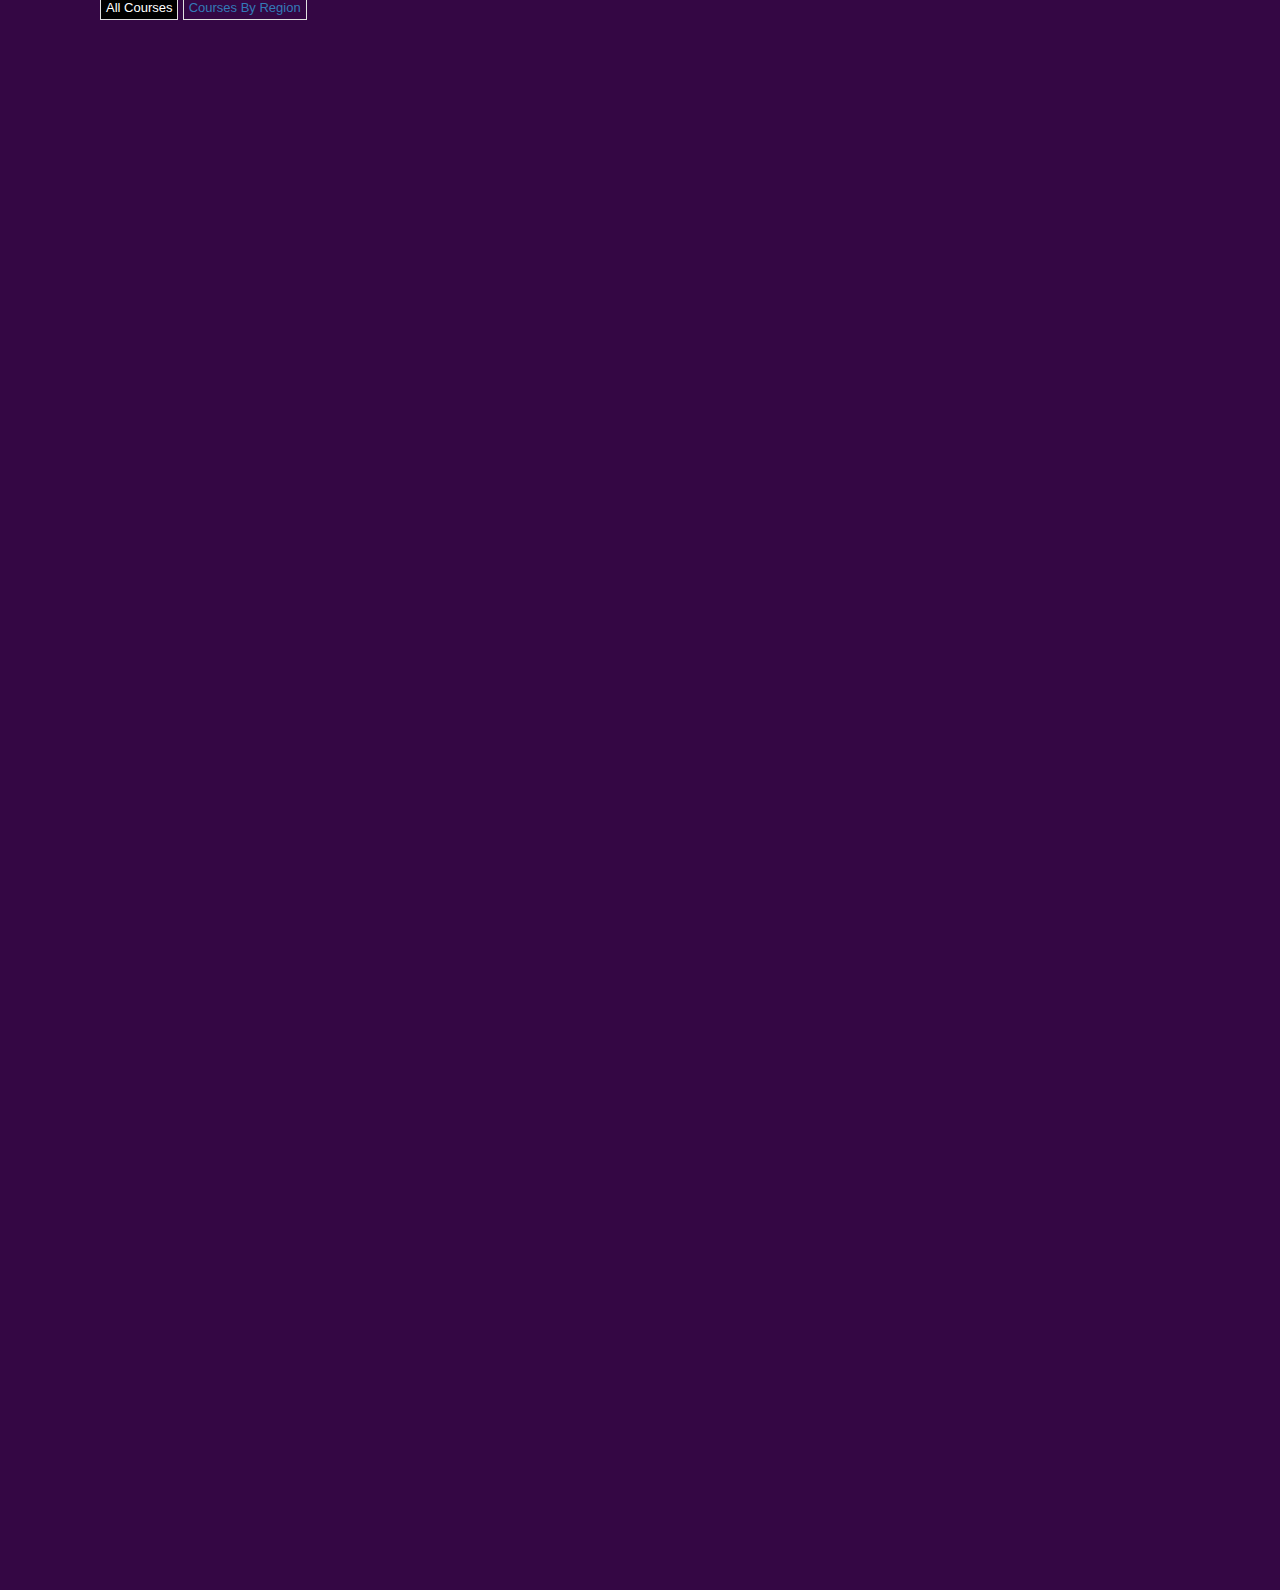
==== commit 69a0e39c: "styling" ====
--- a/index.html
+++ b/index.html
@@ -25,7 +25,7 @@
                 <ul class="nav navbar-nav">
                     <li><a href="#section1" style="font-weight: bolder;">Hindustani Khana</a></li>
                     <li><a href="#section2">Climate & Indian Food</a></li>
-                    <li><a href="#section3">Section 3</a></li>
+<!--                    <li><a href="#section3">Section 3</a></li>-->
                     <li><a href="#section4">Globalization and Food</a></li>
                     <li><a href="#section5">Religion and Food</a></li>
                     <li><a href="#section6">Explore the Indian Cuisines</a></li>
@@ -37,17 +37,17 @@
 
 <!-- SECTION 1: HOMEPAGE-->
 <div id="section1" class="container-fluid homepage">
-    <div class="title">
-        <h1 style="font-size: 80px; color: #B43E83">Hindustani Khana</h1>
-        <h1>"Indian Food"</h1>
-        <h1 style="padding-left: 100px">- Exploring food culture in India</h1>
-    </div>
-    <img src="img/home-bg.jpg">
+    <div class="title row justify-content-center text-center">
+        <h1 style="font-size: 60px; color: #D6AD60">Hindustani Khana</h1>
+        <h2 style="color: #D6AD60">"Indian Food"</h2>
+        <h3>Exploring food culture in India</h3>
+<!--        <h3 style="padding-left: 100px">- Exploring food culture in India</h3>-->
+    </div>
+<!--    <img src="img/home-bg.jpg">-->
 </div>
 
 <!-- SECTION 2: CLIMATE (MAP + LINKED BAR CHART) -->
 <div id="section2" class="container-fluid">
-
     <div class="row">
 
         <!--left column-->
@@ -62,29 +62,27 @@
             <div id= "Ragi" style="float: left"></div>
             <div id= "Coffee" style="float: left"></div>
             <div id= "Tea" style="float: left"></div>
-
-        </div>
+        </div>
+
         <!--right column-->
         <div class="column">
             <div class="button_area">
                 <button id="rainfall_btn" type="button" value="rainfall" class="rainfallButton">Rainfall</button>
-                <button id="temperature_btn" type="button" value="temperature_F">Temperature</button>
-
-                <!--rainfall_btn default selected; button keep selected-->
+                <button id="temperature_btn" type="button" value="temperature_F" class="temperatureButton">Temperature</button>
+
+                <!--switch button style when selected-->
                 <script>
-
                     $(document).ready(function(){
                         $("#rainfall_btn").click(function(){
-                            $(this).css("background-color", "#B43E83").css("color", "white");
-                            $("#temperature_btn").css("background-color", "transparent").css("color", "#222");
+                            $(this).css("background-color", "#340744").css("color", "#E4E5E8");
+                            $("#temperature_btn").css("background-color", "transparent").css("color", "#340744");
                         });
                         $("#temperature_btn").click(function(){
-                            $(this).css("background-color", "#B43E83").css("color", "white");
-                            $("#rainfall_btn").css("background-color", "transparent").css("color", "#222");
+                            $(this).css("background-color", "#340744").css("color", "#E4E5E8");
+                            $("#rainfall_btn").css("background-color", "transparent").css("color", "#340744");
                         });
                     });
                 </script>
-
             </div>
             <div id="mapDiv" style="float: left"></div>
         </div>
@@ -171,26 +169,20 @@
 
 <!-- SECTION 4: GLOBALIZATION & MARRIAGE (TREE DIAGRAM)-->
 <div id="section4" class="container-fluid marriageStyle">
-    <div class="row">
-        <div class="col-med">
-            <h1>How is globalization influencing Indian cuisine?</h1>
-        </div>
-
-        <div class="section nav-section" >
-            <div class="row align-items-center" data-aos="fade-in">
-                <div class="col-md-3" style="padding-right: 3vw; padding-bottom: 100px;">
-                    <h5>Influence:</h5>
-                    <p>
-                        <em>Weddings and Indian Food<br><br></em>
-                    <p>As you can see, from this dataset of an Indian catering company's wedding menu, there are quite a few international dishes as listed options!</p>
-                    <div class="note">
-                        <p>*There will be dishes name on the tree map, with different color indicating international dishes. We will also add more description about the food culture.</p>
-                    </div>
-                </div>
-
-                <div class="col-md-9">
-                    <div class="yiptree"></div>
-                </div>
+    <div class="section nav-section" style="background-position: center top; background-repeat: no-repeat; background-size: contain;">
+        <div class="row align-items-center" data-aos="fade-in">
+            <div class="col-md-3" style="padding-right: 3vw; padding-bottom: 100px;">
+                <h5>Weddings and Indian Food</h5>
+                <p>
+                    <em>How has Indian wedding menu evolved with globalization and expanding food markets?<br><br></em>
+                    On the right is a typical lunch menu from recent weddings. The highlighted ones are non-traditional and contemporary dishes that have been influenced by other cuisines.
+                    <!--                     <b class="small">primary</b>-->
+                    <!--                <b class="small" style="color: #08529d;"> subordinate</b></p>-->
+                <p class="small" style="margin-top: -10px;"><em>[ hover above points to see a photograph of the dish ]</em>
+                </p>
+            </div>
+            <div class="col-md-9">
+                <div class="yiptree"></div>
             </div>
         </div>
     </div>
@@ -244,7 +236,7 @@
             <div id="toolbar">
                 <a href="#section6" id="all" class="button active">All Courses</a>
                 <a href="#section6" id="region" class="button">Courses By Region</a>
-<!--                <a href="#section6" id="course" class="button">Courses By Type</a>-->
+                <!--                <a href="#section6" id="course" class="button">Courses By Type</a>-->
                 <br>
                 <br>
                 <div id="bubble_vis"></div>
@@ -255,6 +247,7 @@
     </div>
 
 </div>
+
 
 
 <!-- BOOTSTRAP -->
@@ -286,7 +279,10 @@
 <!-- OWN JS -->
 <!--<script src="js/milkState_main.js"></script>-->
 <!--<script src="js/milkAnimal_main.js"></script>-->
-<script src="js/marriage_tree.js"></script>
+<!--<script src="js/marriage_tree.js"></script>-->
+<!--<script src="js/pie.js"></script>-->
+<script src="js/marriage_script.js"></script>
+<script src="js/aos.js"></script>
 <script src="js/waffle.js"></script>
 <script src="js/waffle_main.js"></script>
 <script src="js/bubble_tooltip.js"></script>
--- a/css/style.css
+++ b/css/style.css
@@ -1,11 +1,98 @@
-/* NOTE for Amy and Testers */
-
-.note{
-    color: #ec524b;
-    background-color: white;
-}
-
-
+/* PATRICIA STYLING */
+
+/* = color palette =  */
+/* #45958C - green*/
+/* #B43E83 - purple*/
+/* #E83F26 - orange*/
+/* #E99C3A - gold*/
+/* #F3E4AE - light yellow*/
+
+/* = body preset = */
+body {
+    position: relative;
+}
+
+#section1 {padding-top:200px; padding-left:100px; height:100vh;color: #BEAFC2;background-color: #340744;}
+#section2 {padding-top:50px; padding-left:100px; height:110vh;color: #340744; background-color: #E4E5E8;}
+/*#section3 {padding-top:70px; padding-left:100px; height:100vh;color: #BEAFC2; background-color: #340744;}*/
+#section4 {padding-top:70px; padding-left:100px; height:150vh;color: #E4E5E8; background-color: #340744;}
+#section5 {padding-top:70px; padding-left:100px; height:150vh;color: #340744; background-color: #E4E5E8;}
+#section6 {padding-top:70px; padding-left:100px; height:200vh;color: #E4E5E8; background-color: #340744;}
+/*#section7 {padding-top:70px; padding-left:100px; height:1100px;color: #222; background-color: whitesmoke;}*/
+
+/* = top bar = */
+/* bar color */
+.navbar-default{
+    background-color: #260326;
+    opacity: 0.95;
+}
+/* link color */
+.navbar-default .navbar-nav > li > a {
+    color: #BEAFC2;
+}
+.navbar-default .navbar-nav > li > a:hover,
+.navbar-default .navbar-nav > li > a:focus {
+    color: #9E7F9C;
+}
+.navbar-default .navbar-nav > .active > a,
+.navbar-default .navbar-nav > .active > a:hover,
+.navbar-default .navbar-nav > .active > a:focus {
+    color: #FFEEC6;
+    background-color: #774C75;
+}
+
+/* = homepage-transparent background = */
+.homepage{
+    position: relative;
+    width: 100%;
+}
+.homepage img{
+    position: absolute;
+    top: 0;
+    right: 0;
+    bottom: 0;
+    left: 0;
+    max-width: 100%;
+    margin: auto;
+    z-index: 1;
+    opacity: .3;
+}
+
+/* = two column design = */
+.row{
+    padding: 40px 0px;
+}
+.column{
+    float: left;
+    width: 50%;
+    Padding-right:30px;
+}
+
+/* = button = */
+button{
+    padding: 5px 10px;
+    border-radius: 4px;
+    border: 2px solid #340744;
+    transition-duration: 0.4s;
+    background-color: transparent;
+    color:#E4E5E8;
+}
+
+button:focus {
+    outline:0;
+}
+
+.rainfallButton{
+    color: #E4E5E8;
+    background-color: #340744;
+}
+.temperatureButton{
+    color:#340744;
+}
+
+
+
+/* OLD STYLING */
 /*body {*/
 /*    font-family: "Roboto", serif;*/
 /*    font-size: 16px;*/
@@ -45,8 +132,37 @@
 }
 
 
-/* Marriage Style */
+
+/* MARRIAGE STYLING - NUPUR */
+/* General */
+/*body{*/
+/*    background-color: #340744 !important;*/
+/*    font-family: 'Roboto', sans-serif;*/
+/*}*/
+
 /* TEXT */
+
+/*h1 {*/
+/*    font-family: 'Roboto', sans-serif !important;*/
+/*    color: #d6ad60;*/
+/*    font-size: 48px !important;*/
+/*    font-weight: 700 !important;*/
+/*    letter-spacing: 0.3em !important;*/
+/*    margin-right: -0.3em !important;*/
+/*    text-align: right;*/
+/*}*/
+
+/*h3 {*/
+/*    font-family: 'Roboto', sans-serif !important;*/
+/*    color: white;*/
+/*    font-size: 36px !important;*/
+/*    font-weight: 700 !important;*/
+/*    letter-spacing: 0.2em !important;*/
+/*    margin-bottom: 30px;*/
+/*    margin-right: -0.2em !important;*/
+/*    text-align: right;*/
+/*}*/
+
 .btn {
     font-family: 'Roboto', sans-serif;
     color: white;
@@ -81,18 +197,23 @@
     font-weight: 300 !important;
 }
 
-
+/*h5 {*/
+/*    font-family: 'Roboto', sans-serif !important;*/
+/*    color: white;*/
+/*    font-size: 26px !important;*/
+/*    line-height: 32px !important;*/
+/*    font-weight: 700 !important;*/
+/*    letter-spacing: 0.1em !important;*/
+/*}*/
 
 
 em {
-    font-size: medium;
-    font-weight: bold;
-    color: #31326f;
+    color: #fad02c;
 }
 
 b {
     font-family: 'Roboto', sans-serif;
-    color: #624444;
+    color: white;
     font-weight: 700;
     text-align: right;
 }
@@ -101,42 +222,54 @@
     z-index:99;
 }
 
-
-form{
+p,
+form
+/*.tooltip*/
+{
     font-family: 'Roboto', sans-serif;
-    color: #8293b6 !important;
-    font-size: 16px !important;
-    font-weight: 300 !important;
+    color: #ffffff !important;
+    font-size: 12px !important;
+    font-weight: 200 !important;
     text-align: left;
 }
 
 .yipnode text {
     font-family: 'Roboto', sans-serif;
-    color: #222e47 !important;
-    font-size: 15px;
+    color: #fad02c !important;
+    font-size: 20px;
     font-weight: 300;
     text-align: left;
+    text-space: 5px;
 }
 
 .nodetitle{
-    font-size: 15px !important;
+    font-size: 40px !important;
     letter-spacing: 0.2em !important;
     font-weight: 400 !important;
+    color: #fad02c
 }
 
 p.small {
-    color: #662424;
+    color: white;
     font-size: 12px !important;
 }
 
 a.hyprtxt {
-    color: #ff6666;
+    color: #fad02c;
     font-weight: 700;
 }
 
 .responsive-image {
     width: 100%;
     height: auto;
+}
+
+/* IMAGES */
+
+img.icon {
+    width: 80%;
+    margin-top: 5px;
+    margin-bottom: 10px;
 }
 
 
@@ -165,38 +298,36 @@
     margin-top: 10px;
     margin-bottom: 10px;
     height: 1px;
-    background: #8293b6;
-}
-
-
+    background: #b48cc4;
+}
 
 .yipplaceholder {
     height:20vw;
-    background-color: #ffffff;
+    background-color: black;
     margin-bottom: 20px;
 }
 
 /* TREE */
 .yipnode circle {
-    fill: #8293b6;
+    fill: #fad02c;
     stroke: none;
 }
 
 .yiplink {
     fill: none;
-    stroke: #8293b6;
-    stroke-width: 1px;
+    stroke: #fad02c;
+    stroke-width: 1.5px;
     opacity: 70%;
 }
 
-.yipbaraxis line,
-.yipbaraxis path{
-    stroke: #8293b6;
-}
+/*.yipbaraxis line,*/
+/*.yipbaraxis path{*/
+/*    stroke: #8293b6;*/
+/*}*/
 
 .yipbaraxis text{
-    fill:#8293b6;
-    font-size: 20px;
+    fill: #cbcbcb;
+    font-size: 25px;
 }
 
 /* CONTAINER */
@@ -496,92 +627,3 @@
     z-index:0;
 }
 
-/* PATRICIA STYLING */
-
-/* = color palette =  */
-/* #45958C - green*/
-/* #B43E83 - purple*/
-/* #E83F26 - orange*/
-/* #E99C3A - gold*/
-/* #F3E4AE - light yellow*/
-
-/* = body preset = */
-body {
-    position: relative;
-}
-
-#section1 {padding-top:200px; padding-left:100px; height:100vh;color: #222;background-color: whitesmoke;}
-#section2 {padding-top:50px; padding-left:100px; height:100vh;color: #222; background-color: whitesmoke;}
-#section3 {padding-top:70px; padding-left:100px; height:100vh;color: #222; background-color: whitesmoke;}
-#section4 {padding-top:70px; padding-left:100px; height:100vh;color: #222; background-color: whitesmoke;}
-#section5 {padding-top:70px; padding-left:100px; height:100vh;color: #222; background-color: whitesmoke;}
-#section6 {padding-top:70px; padding-left:100px; height:100vh;color: #222; background-color: whitesmoke;}
-#section7 {padding-top:70px; padding-left:100px; height:1100px;color: #222; background-color: whitesmoke;}
-
-/* = top bar = */
-/* bar color */
-.navbar-default{
-    background-color: #B43E83;
-    opacity: 0.95;
-}
-/* link color */
-.navbar-default .navbar-nav > li > a {
-    color: whitesmoke;
-}
-.navbar-default .navbar-nav > li > a:hover,
-.navbar-default .navbar-nav > li > a:focus {
-    color: #333;
-}
-.navbar-default .navbar-nav > .active > a,
-.navbar-default .navbar-nav > .active > a:hover,
-.navbar-default .navbar-nav > .active > a:focus {
-    color: #E99C3A;
-    background-color: #45958C;
-}
-
-/* = homepage-transparent background = */
-.homepage{
-    position: relative;
-    width: 100%;
-}
-.homepage img{
-    position: absolute;
-    top: 0;
-    right: 0;
-    bottom: 0;
-    left: 0;
-    max-width: 100%;
-    margin: auto;
-    z-index: 1;
-    opacity: .3;
-}
-
-/* = two column design = */
-.row{
-    padding: 40px 0px;
-}
-.column{
-    float: left;
-    width: 50%;
-    Padding-right:30px;
-}
-
-/* = button = */
-button{
-    padding: 5px 10px;
-    border-radius: 4px;
-    border: 2px solid #B43E83;
-    transition-duration: 0.4s;
-}
-/*button:hover {*/
-/*    background-color: #B43E83;*/
-/*    color: white;*/
-/*}*/
-button:focus {
-    outline:0;
-}
-
-.rainfallButton{
-    color: white;
-    background-color: #B43E83;
-}
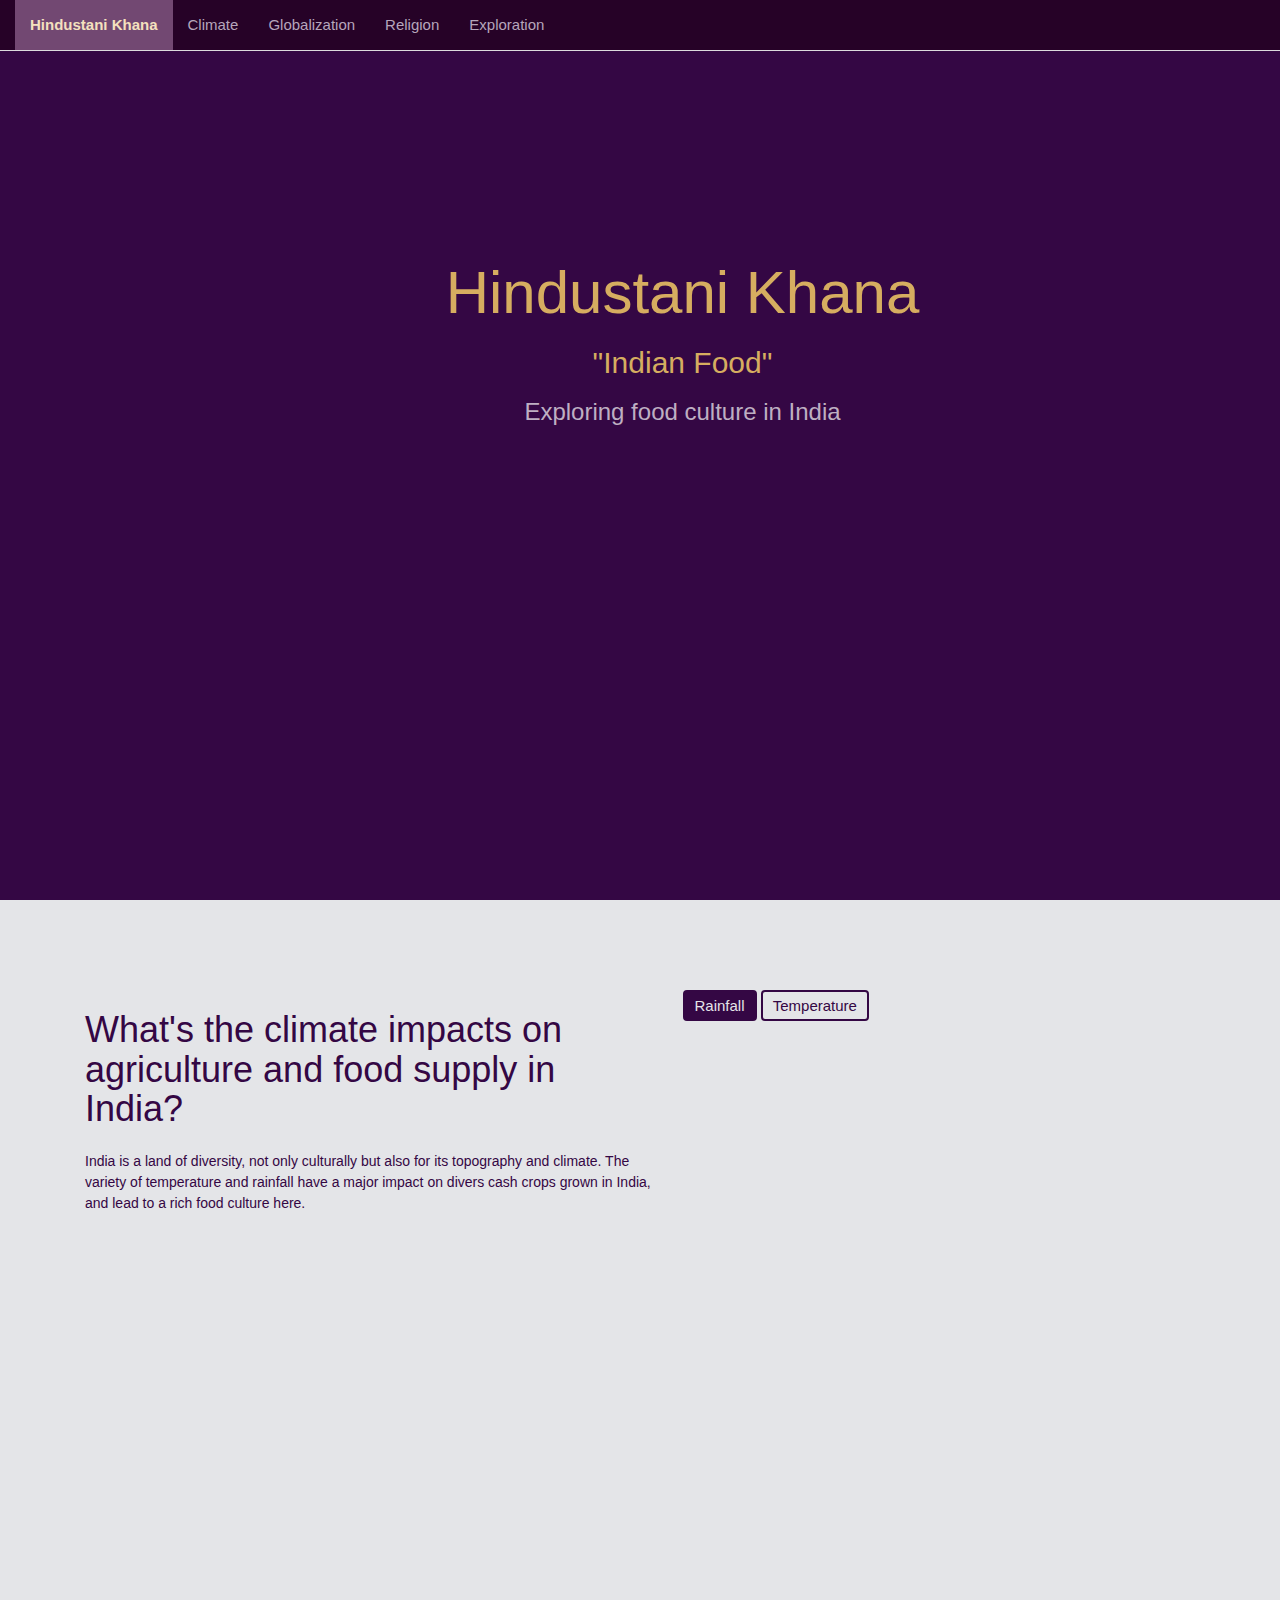
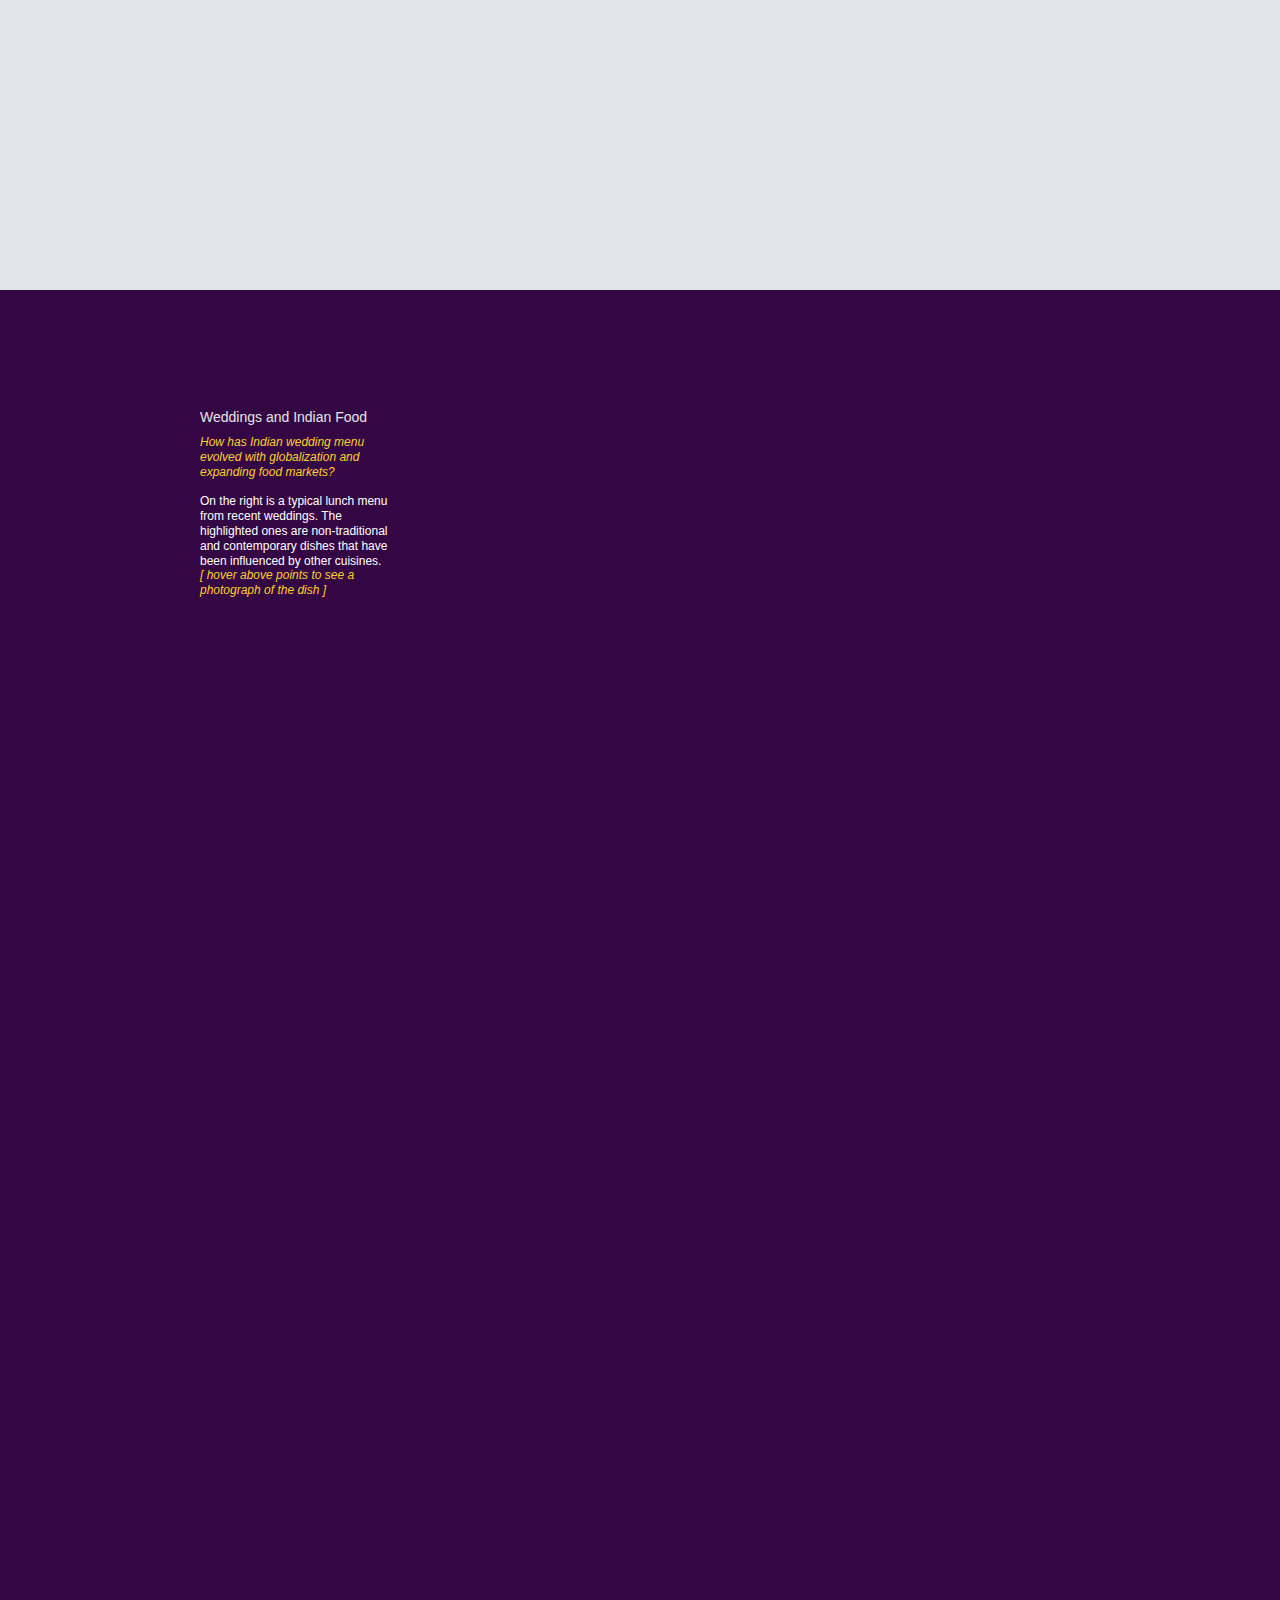
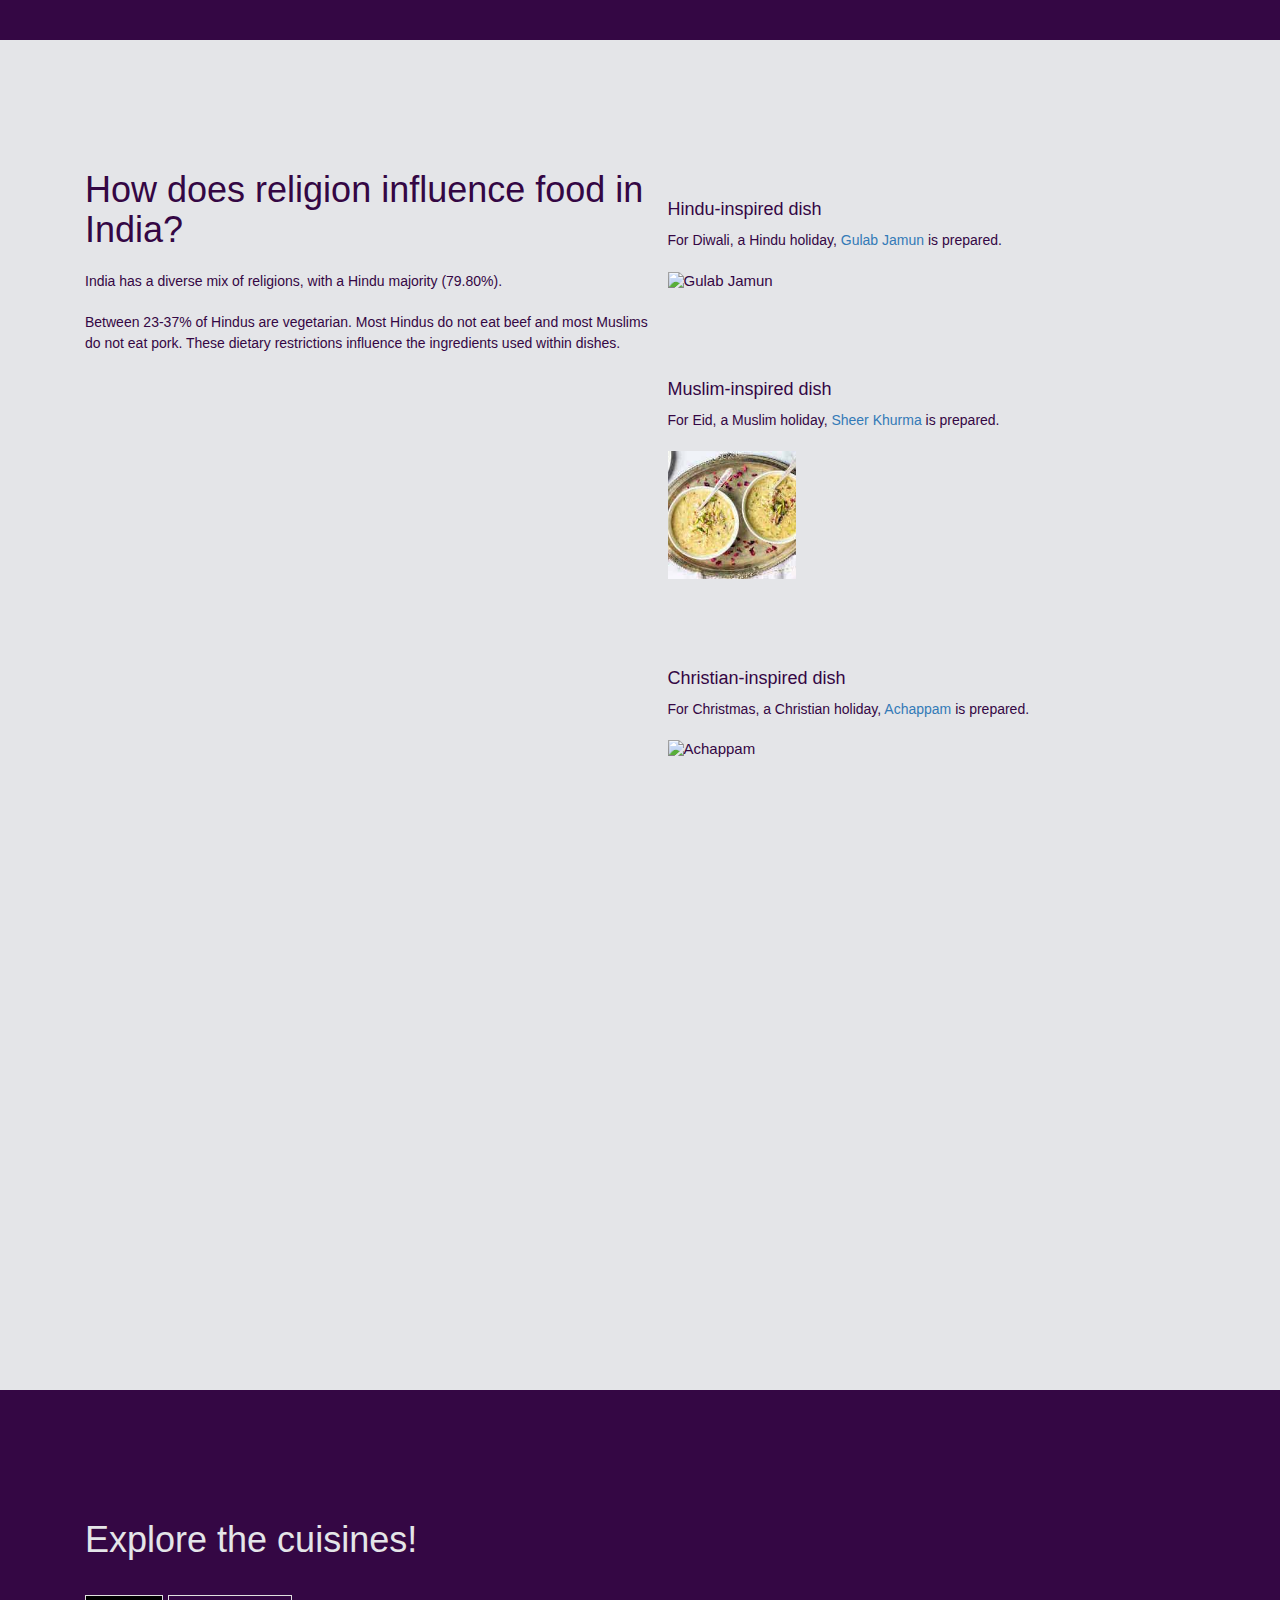
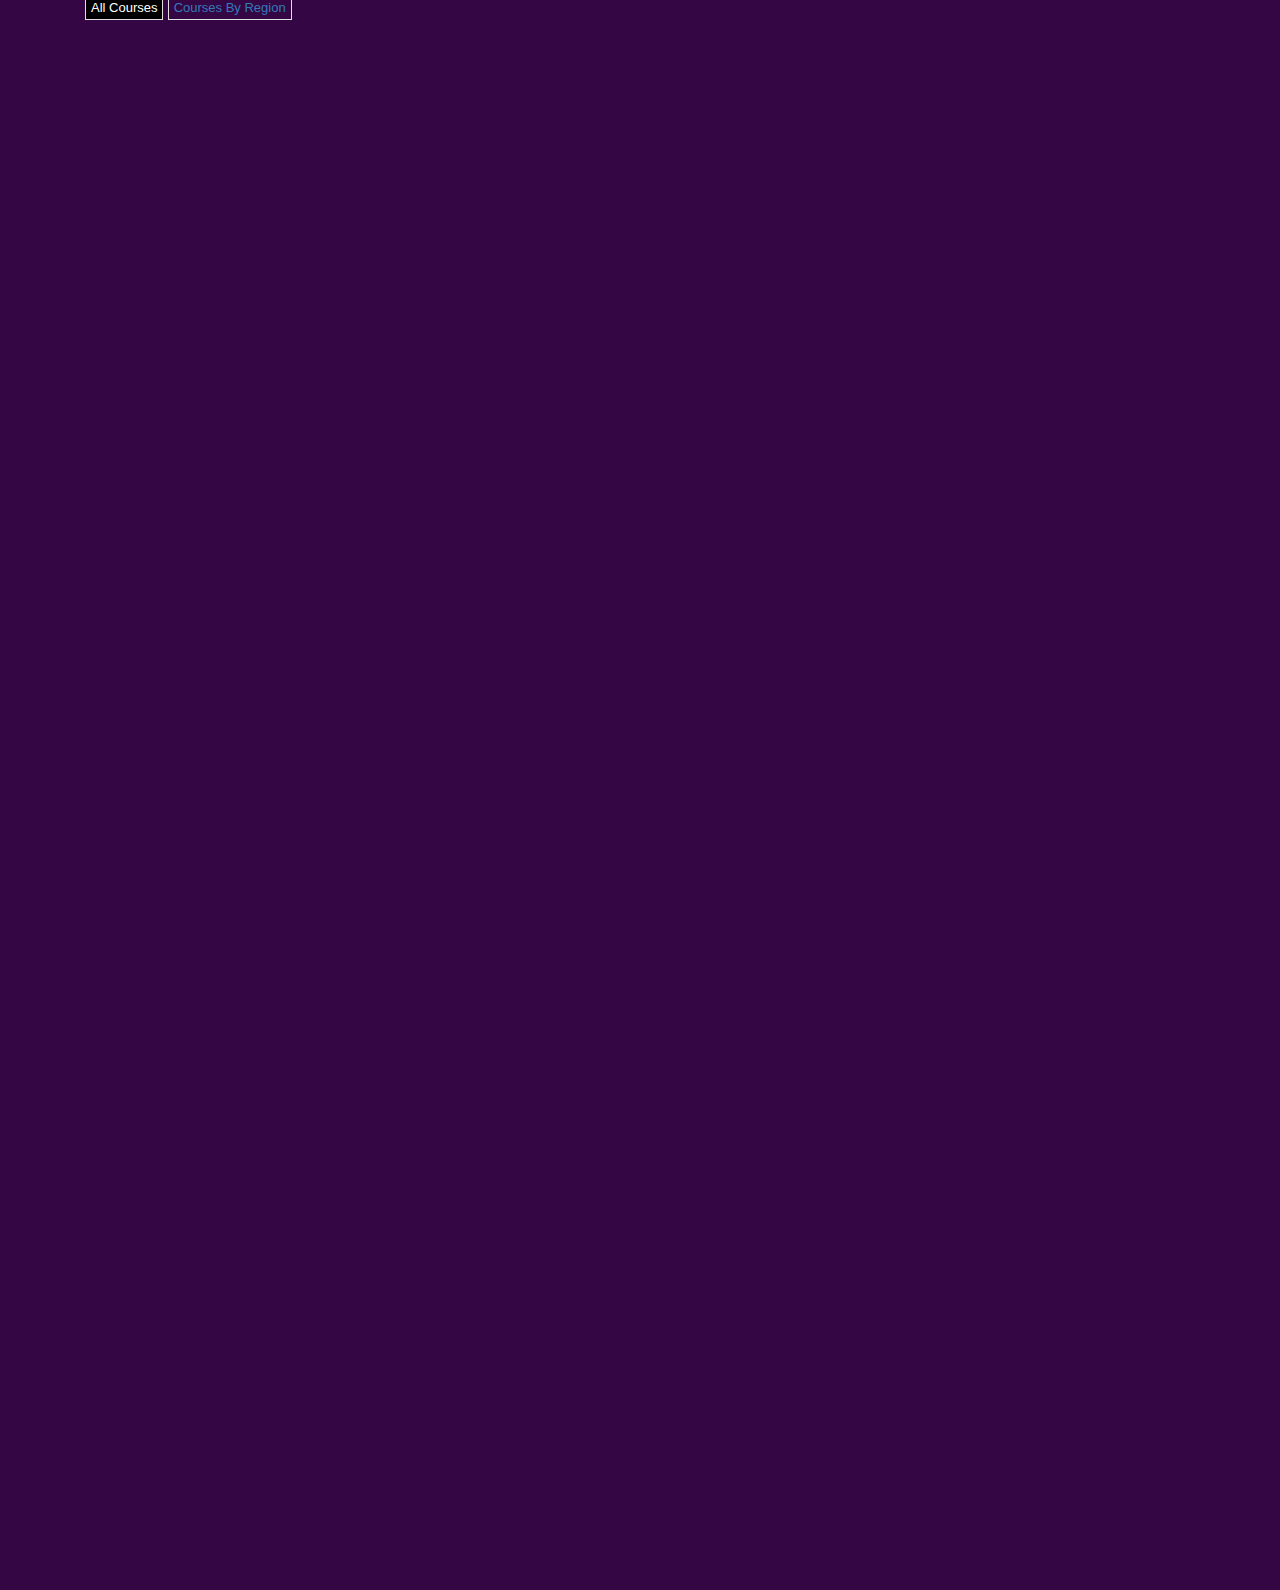
==== commit c068c408: "Removing extra files, editing index.html, waffle vis" ====
--- a/index.html
+++ b/index.html
@@ -24,11 +24,10 @@
             <div class="collapse navbar-collapse" id="myNavbar">
                 <ul class="nav navbar-nav">
                     <li><a href="#section1" style="font-weight: bolder;">Hindustani Khana</a></li>
-                    <li><a href="#section2">Climate & Indian Food</a></li>
-<!--                    <li><a href="#section3">Section 3</a></li>-->
-                    <li><a href="#section4">Globalization and Food</a></li>
-                    <li><a href="#section5">Religion and Food</a></li>
-                    <li><a href="#section6">Explore the Indian Cuisines</a></li>
+                    <li><a href="#section2">Climate</a></li>
+                    <li><a href="#section4">Globalization</a></li>
+                    <li><a href="#section5">Religion</a></li>
+                    <li><a href="#section6">Exploration</a></li>
                 </ul>
             </div>
         </div>
@@ -90,83 +89,6 @@
     </div>
 </div>
 
-
-
-<!--&lt;!&ndash; SECTION 3: MILK INDUSTRY (BAR CHART)&ndash;&gt;-->
-<!--<div id="section3" class="container-fluid">-->
-<!--&lt;!&ndash;    <div class="row">&ndash;&gt;-->
-<!--    <div class="col-med">-->
-<!--        <h1>How does the dairy industry influence Indian cuisine?</h1>-->
-<!--    </div>-->
-
-<!--        <div style="height: 70vh">-->
-<!--            <div style = "width: 40vw">-->
-<!--                &lt;!&ndash; left column&ndash;&gt;-->
-<!--                <div class="col-6" style="height: 100%">-->
-<!--                    <div class="align-self-center">-->
-<!--                        <div>-->
-<!--                            <h3>Statewise Milk Production in India</h3>-->
-<!--                        </div>-->
-<!--                        <div>-->
-<!--                            &lt;!&ndash; drop down menu &ndash;&gt;-->
-<!--                            <div class="row justify-content-center">-->
-<!--                                <div class="align-self-center">-->
-<!--                                    <div class="user-control">-->
-<!--                                        <div class="form-group">-->
-<!--                                            <label for="state-category">Choose Category:</label>-->
-<!--                                            <select id="state-category" class="form-control" onchange="dataManipulation()">-->
-<!--                                                <option value="all">All States</option>-->
-<!--                                                &lt;!&ndash;                        <option value="Water Park">Water Park</option>&ndash;&gt;-->
-<!--                                                &lt;!&ndash;                        <option value="Museum">Museum</option>&ndash;&gt;-->
-<!--                                                &lt;!&ndash;                        <option value="Theme Park">Theme Park</option>&ndash;&gt;-->
-<!--                                            </select>-->
-<!--                                        </div>-->
-<!--                                    </div>-->
-<!--                                </div>-->
-<!--                            </div>-->
-
-<!--                            &lt;!&ndash; Parent container of our bar chart &ndash;&gt;-->
-<!--                            <div class="row">-->
-<!--                                <div class="col-8 offset-2">-->
-<!--                                    <div id="my_dataviz2"></div>-->
-<!--                                    <div id="tooltipBarState" class="hidden">-->
-<!--                                        <p><span id="BarStateValue"></span></p>-->
-<!--                                    </div>-->
-<!--                                </div>-->
-<!--                            </div>-->
-<!--                        </div>-->
-<!--                    </div>-->
-<!--                </div>-->
-<!--                &lt;!&ndash; right column&ndash;&gt;-->
-<!--                <div class="col-6" style="height: 100%">-->
-<!--                    <div class="row justify-content-center">-->
-<!--                        <div class="align-self-center">-->
-<!--                            <div>-->
-<!--                                <h3>Species Distribution</h3>-->
-<!--                                <p>Cows are the primary source of milk, however, in various parts of India milk is sourced from goats, buffaloes, camels, and yaks.</p>-->
-<!--                            </div>-->
-<!--                            &lt;!&ndash; Parent container of our bar chart &ndash;&gt;-->
-<!--                            <div class="row">-->
-<!--                                <div class="col-8 offset-2">-->
-<!--                                    <div id="my_dataviz"></div>-->
-<!--                                    <div id="tooltipBarSpecies" class="hidden">-->
-<!--                                        <p><span id="BarSpeciesValue"></span></p>-->
-<!--                                    </div>-->
-<!--                                </div>-->
-<!--                            </div>-->
-<!--                        </div>-->
-<!--                    </div>-->
-<!--                </div>-->
-
-<!--                <div class="note">*There will be one more bar chart for species distribution. </div>-->
-
-<!--            </div>-->
-<!--        </div>-->
-
-<!--    </div>-->
-<!--</div>-->
-
-
 <!-- SECTION 4: GLOBALIZATION & MARRIAGE (TREE DIAGRAM)-->
 <div id="section4" class="container-fluid marriageStyle">
     <div class="section nav-section" style="background-position: center top; background-repeat: no-repeat; background-size: contain;">
@@ -188,35 +110,89 @@
     </div>
 </div>
 
+<!--&lt;!&ndash; SECTION 2: CLIMATE (MAP + LINKED BAR CHART) &ndash;&gt;-->
+<!--<div id="section2" class="container-fluid">-->
+<!--    <div class="row">-->
+
+<!--        &lt;!&ndash;left column&ndash;&gt;-->
+<!--        <div class="column">-->
+<!--            <div>-->
+<!--                <h1 style="padding-bottom: 12px">What's the climate impacts on agriculture and food supply in India?</h1>-->
+<!--                <h5 style="line-height: 1.5; padding-bottom: 10px">India is a land of diversity, not only culturally but also for its topography and climate. The variety of temperature and rainfall have a major impact on divers cash crops grown in India, and lead to a rich food culture here.</h5>-->
+<!--            </div>-->
+<!--            <div id= "Rice" style="float: left"></div>-->
+<!--            <div id= "Wheat" style="float: left"></div>-->
+<!--            <div id= "Maize" style="float: left"></div>-->
+<!--            <div id= "Ragi" style="float: left"></div>-->
+<!--            <div id= "Coffee" style="float: left"></div>-->
+<!--            <div id= "Tea" style="float: left"></div>-->
+<!--        </div>-->
+
+<!--        &lt;!&ndash;right column&ndash;&gt;-->
+<!--        <div class="column">-->
+<!--            <div class="button_area">-->
+<!--                <button id="rainfall_btn" type="button" value="rainfall" class="rainfallButton">Rainfall</button>-->
+<!--                <button id="temperature_btn" type="button" value="temperature_F" class="temperatureButton">Temperature</button>-->
+
+<!--                &lt;!&ndash;switch button style when selected&ndash;&gt;-->
+<!--                <script>-->
+<!--                    $(document).ready(function(){-->
+<!--                        $("#rainfall_btn").click(function(){-->
+<!--                            $(this).css("background-color", "#340744").css("color", "#E4E5E8");-->
+<!--                            $("#temperature_btn").css("background-color", "transparent").css("color", "#340744");-->
+<!--                        });-->
+<!--                        $("#temperature_btn").click(function(){-->
+<!--                            $(this).css("background-color", "#340744").css("color", "#E4E5E8");-->
+<!--                            $("#rainfall_btn").css("background-color", "transparent").css("color", "#340744");-->
+<!--                        });-->
+<!--                    });-->
+<!--                </script>-->
+<!--            </div>-->
+<!--            <div id="mapDiv" style="float: left"></div>-->
+<!--        </div>-->
+
+<!--    </div>-->
+<!--</div>-->
+
 <!-- SECTION 5: RELIGION (WAFFLE CHART)-->
 <div id="section5" class="container-fluid">
+
     <div class="row">
-        <div class="col-xs-6">
-            <h1>How does religion influence food in India?</h1>
-        </div>
-    </div>
-    <div class="row">
-        <div class="col-xs-6">
+
+        <!--left column-->
+        <div class="column col-9">
+            <div>
+                <h1 style="padding-bottom: 12px">How does religion influence food in India?</h1>
+                <h5 style="line-height: 1.5; padding-bottom: 10px">India has a diverse mix of religions, with a Hindu majority (79.80%).</h5>
+                <h5 style="line-height: 1.5; padding-bottom: 10px">Between 23-37% of Hindus are vegetarian. Most Hindus do not eat beef and most Muslims do not eat pork. These dietary restrictions influence the ingredients used within dishes.</h5>
+                <br>
+            </div>
             <div id="religion_chart"></div>
-            <br>
-            <p>India has a diverse mix of religions, with a Hindu majority (79.80%).</p>
-            <br>
-            <p>Between 23-37% of Hindus are vegetarian. Most Hindus do not eat beef and most Muslims do not eat pork. These dietary restrictions influence the ingredients used within dishes.</p>
-        </div>
-
-        <div class="col-xs-6">
-            <div class ="row">
+        </div>
+
+
+        <!--right column-->
+        <div class="column col-3" style = "Padding-right:0">
+
+            <div class = "row">
                 <h4>Hindu-inspired dish</h4>
-                <p>For [insert name of holiday], a Hindu holiday, <a href="https://ministryofcurry.com/sheer-khurma-instant-pot/">[insert Dish Name]</a>
-                    is prepared.</p>
-                <img src="img/hindu_holiday_placeholder.jpg" alt="Hindu Holiday Dish" style="width:128px;height:128px;">
-            </div>
-
-            <div class ="row">
+                <h5 style="line-height: 1.5; padding-bottom: 10px">For Diwali, a Hindu holiday, <a href="https://www.sanjanafeasts.co.uk/blog/2020/11/perfect-gulab-jamun/">Gulab Jamun</a>
+                    is prepared.</h5>
+                <img src="img/gulab_jamun.jpeg" alt="Gulab Jamun" style="width:128px;height:128px;">
+            </div>
+
+            <div class = "row">
                 <h4>Muslim-inspired dish</h4>
-                <p>For Eid, a Muslim holiday, <a href="https://ministryofcurry.com/sheer-khurma-instant-pot/">Sheer Khurma</a>
-                    is prepared.</p>
+                <h5 style="line-height: 1.5; padding-bottom: 10px">For Eid, a Muslim holiday, <a href="https://ministryofcurry.com/sheer-khurma-instant-pot/">Sheer Khurma</a>
+                    is prepared.</h5>
                 <img src="img/sheer_khurma.jpg" alt="Sheer Khurma" style="width:128px;height:128px;">
+            </div>
+
+            <div class = "row">
+                <h4>Christian-inspired dish</h4>
+                <h5 style="line-height: 1.5; padding-bottom: 10px">For Christmas, a Christian holiday, <a href="https://secretindianrecipe.com/recipe/achappam-kerala-style-rosette-cookies">Achappam</a>
+                    is prepared.</h5>
+                <img src="img/achappam_rosette.jpeg" alt="Achappam" style="width:128px;height:128px;">
             </div>
 
         </div>
@@ -230,7 +206,7 @@
 
     <div class="row">
 
-        <div class="col-xs-6">
+        <div class="col-3">
             <h1>Explore the cuisines!</h1>
             <br>
             <div id="toolbar">
@@ -239,10 +215,15 @@
                 <!--                <a href="#section6" id="course" class="button">Courses By Type</a>-->
                 <br>
                 <br>
-                <div id="bubble_vis"></div>
-                <div id="my_bubble_legend"></div>
-            </div>
-        </div>
+<!--                <div id="bubble_vis"></div>-->
+<!--                <div id="my_bubble_legend"></div>-->
+            </div>
+        </div>
+        <div class="col-9">
+            <div id="bubble_vis"></div>
+            <div id="my_bubble_legend"></div>
+        </div>
+
 
     </div>
 
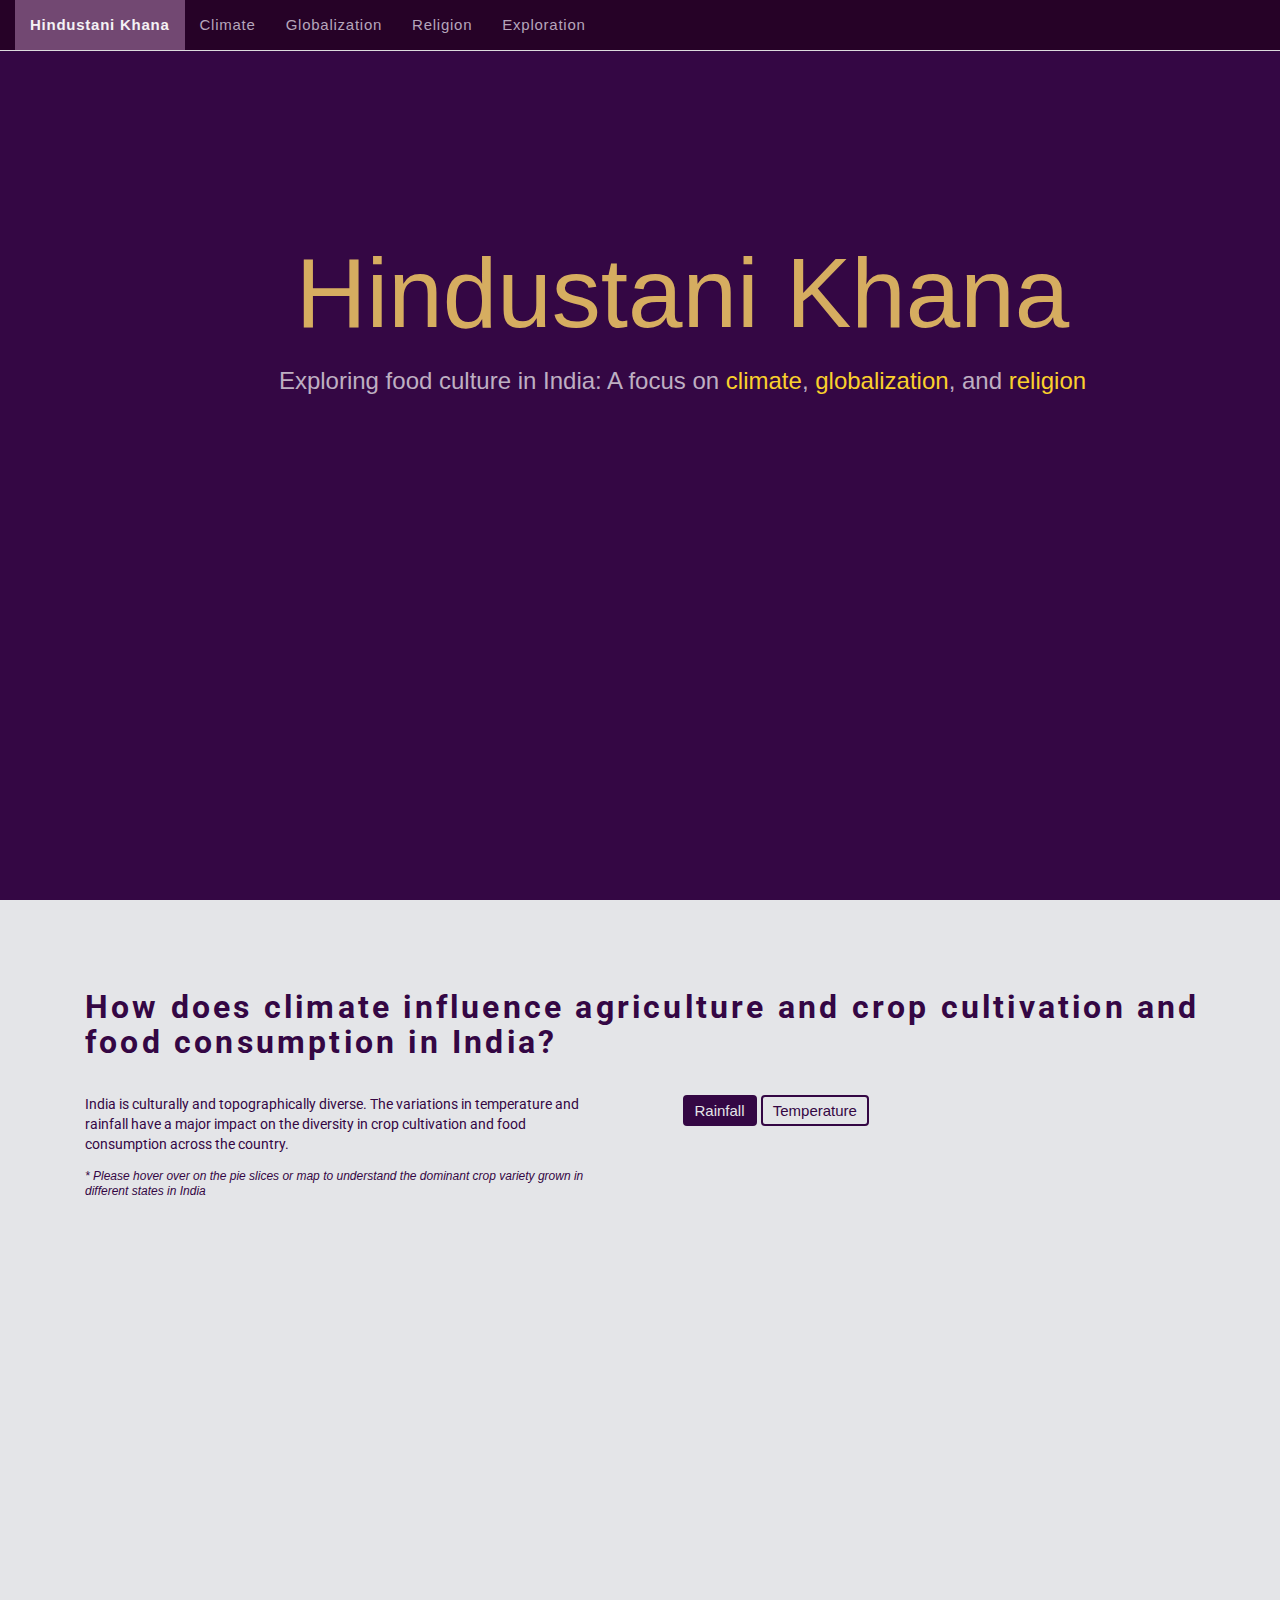
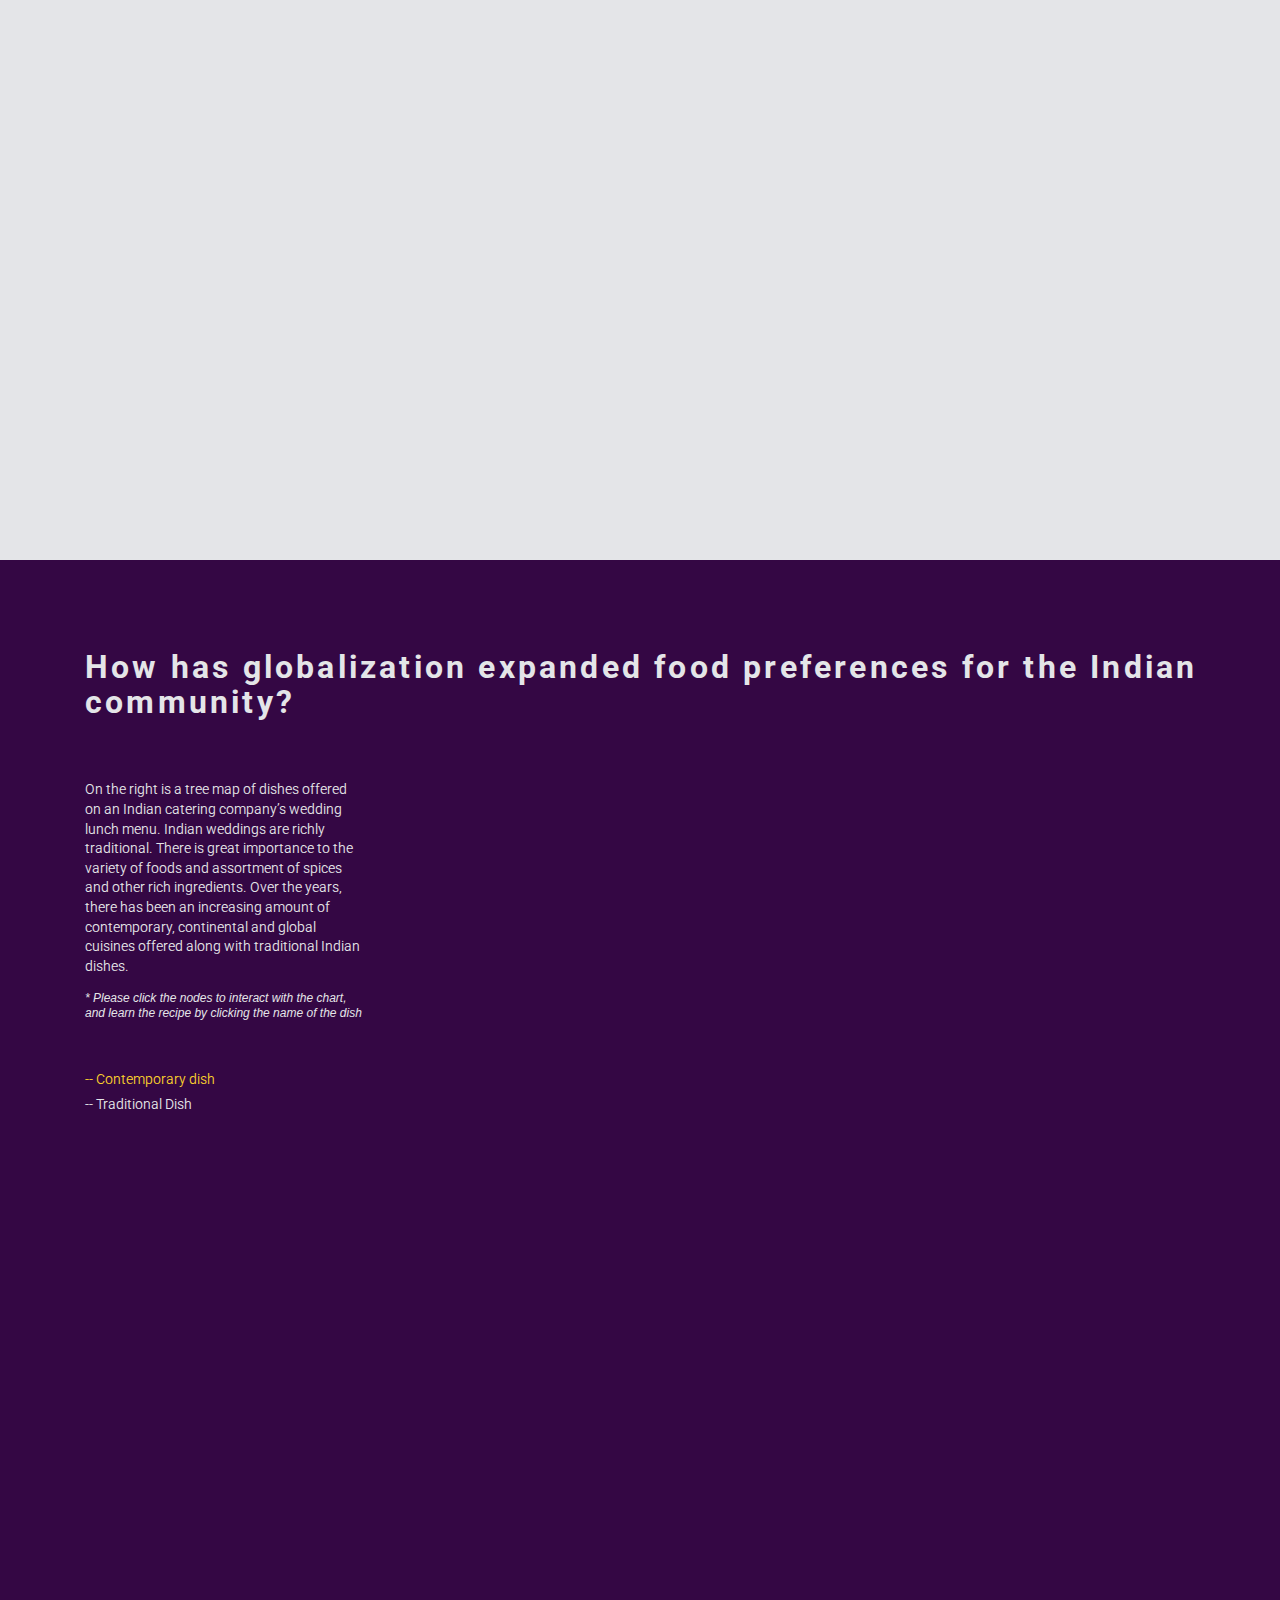
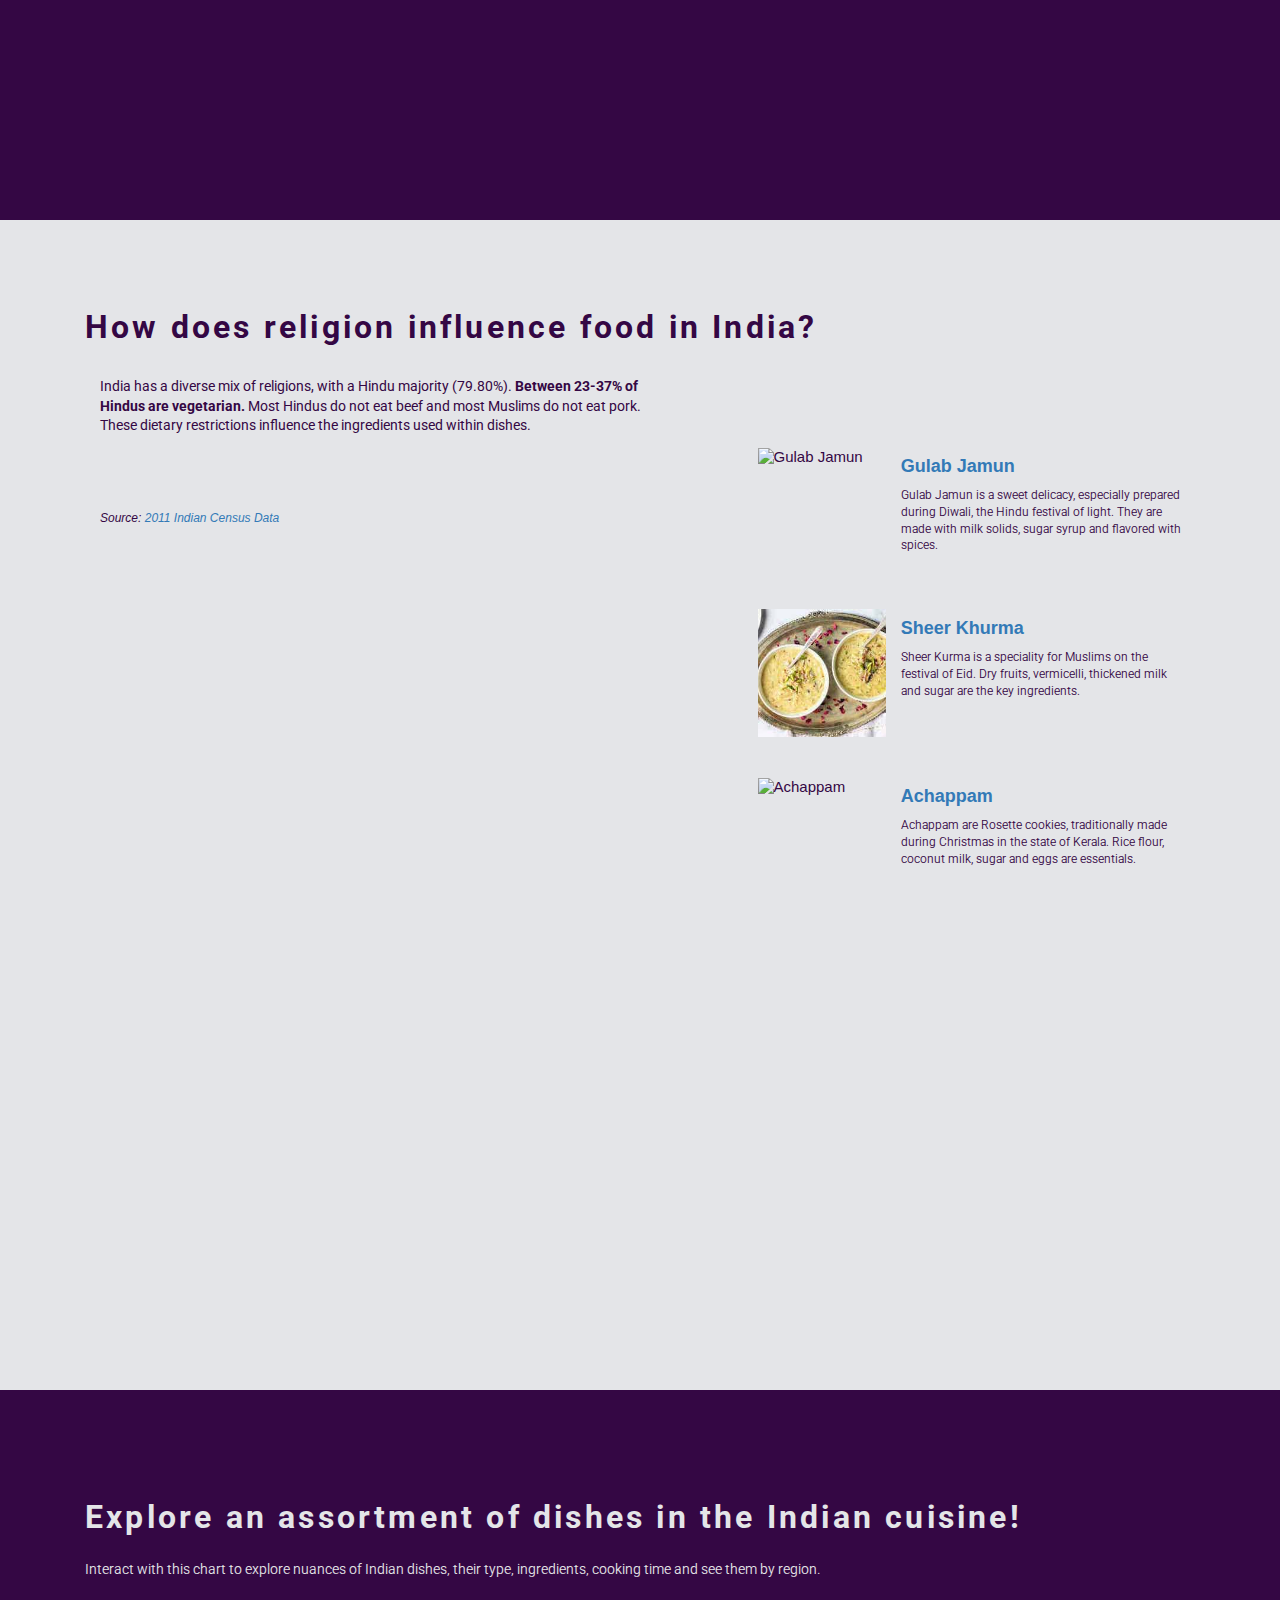
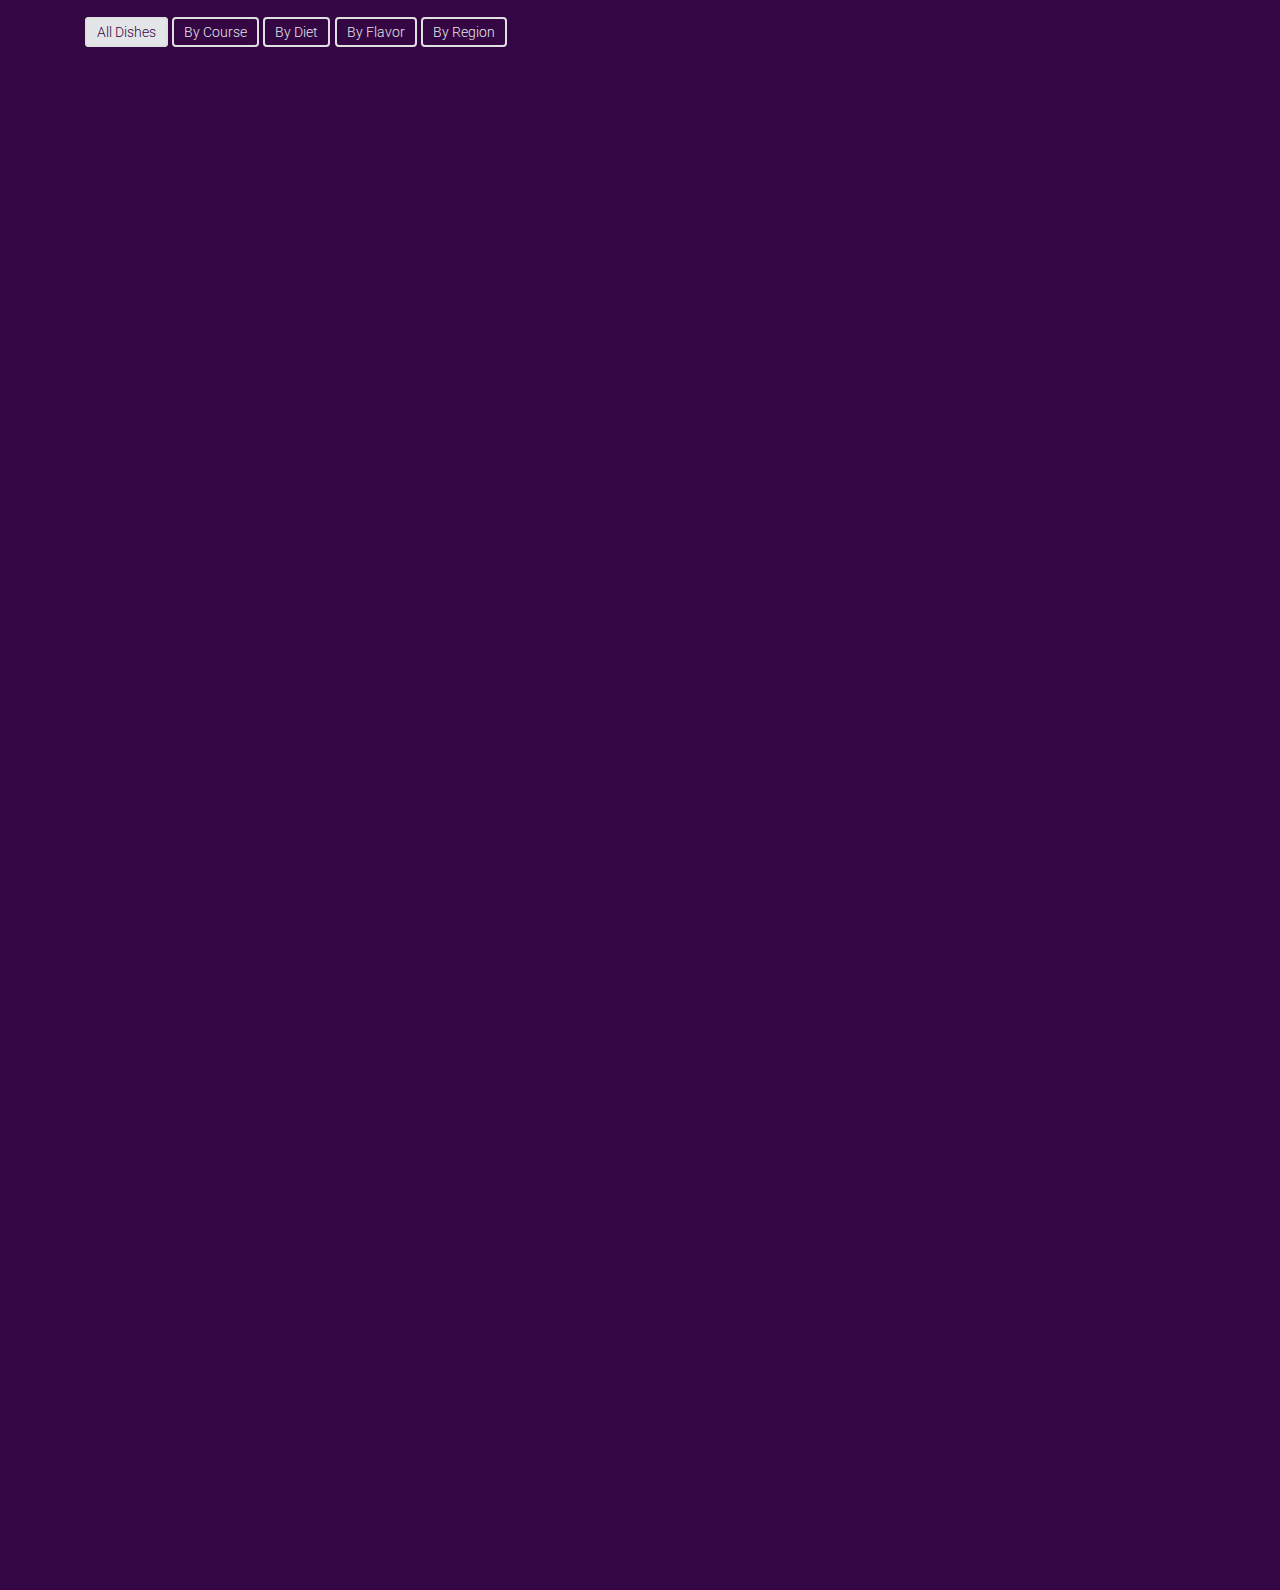
==== commit 2922bb69: "Styling + pie tooltip" ====
--- a/index.html
+++ b/index.html
@@ -7,6 +7,8 @@
 
     <!-- Load CSS libraries -->
     <link rel="stylesheet" href="https://maxcdn.bootstrapcdn.com/bootstrap/3.4.1/css/bootstrap.min.css">
+    <link rel="preconnect" href="https://fonts.gstatic.com">
+    <link href="https://fonts.googleapis.com/css2?family=Roboto:ital,wght@0,100;0,300;0,400;0,500;0,700;0,900;1,100;1,300;1,400;1,500;1,700;1,900&display=swap" rel="stylesheet">
     <link rel="stylesheet" href="css/style.css">
     <link rel="stylesheet" href="css/reset.css">
     <link rel="stylesheet" href="css/bubble_chart.css">
@@ -23,11 +25,11 @@
         <div>
             <div class="collapse navbar-collapse" id="myNavbar">
                 <ul class="nav navbar-nav">
-                    <li><a href="#section1" style="font-weight: bolder;">Hindustani Khana</a></li>
-                    <li><a href="#section2">Climate</a></li>
-                    <li><a href="#section4">Globalization</a></li>
-                    <li><a href="#section5">Religion</a></li>
-                    <li><a href="#section6">Exploration</a></li>
+                    <li class="barButton"><a href="#section1" style="font-weight: bolder;">Hindustani Khana</a></li>
+                    <li class="barButton"><a href="#section2">Climate</a></li>
+                    <li class="barButton"><a href="#section3">Globalization</a></li>
+                    <li class="barButton"><a href="#section4">Religion</a></li>
+                    <li class="barButton"><a href="#section5">Exploration</a></li>
                 </ul>
             </div>
         </div>
@@ -36,36 +38,49 @@
 
 <!-- SECTION 1: HOMEPAGE-->
 <div id="section1" class="container-fluid homepage">
-    <div class="title row justify-content-center text-center">
-        <h1 style="font-size: 60px; color: #D6AD60">Hindustani Khana</h1>
-        <h2 style="color: #D6AD60">"Indian Food"</h2>
-        <h3>Exploring food culture in India</h3>
+    <div class="row justify-content-center text-center">
+        <h1>Hindustani Khana</h1>
+<!--        <h2 style="color: #D6AD60">"Indian Food"</h2>-->
+        <h3>Exploring food culture in India: A focus on <span style="color: #FAD02C">climate</span>, <span style="color: #FAD02C">globalization</span>, and <span style="color: #FAD02C">religion</span></h3>
 <!--        <h3 style="padding-left: 100px">- Exploring food culture in India</h3>-->
+
+
+
     </div>
 <!--    <img src="img/home-bg.jpg">-->
 </div>
+
 
 <!-- SECTION 2: CLIMATE (MAP + LINKED BAR CHART) -->
 <div id="section2" class="container-fluid">
     <div class="row">
 
+        <h2>How does climate influence agriculture and crop cultivation and food consumption in India?</h2>
         <!--left column-->
-        <div class="column">
+        <div class="column sectionText">
             <div>
-                <h1 style="padding-bottom: 12px">What's the climate impacts on agriculture and food supply in India?</h1>
-                <h5 style="line-height: 1.5; padding-bottom: 10px">India is a land of diversity, not only culturally but also for its topography and climate. The variety of temperature and rainfall have a major impact on divers cash crops grown in India, and lead to a rich food culture here.</h5>
-            </div>
-            <div id= "Rice" style="float: left"></div>
-            <div id= "Wheat" style="float: left"></div>
-            <div id= "Maize" style="float: left"></div>
-            <div id= "Ragi" style="float: left"></div>
-            <div id= "Coffee" style="float: left"></div>
-            <div id= "Tea" style="float: left"></div>
+                <h5 style="font-weight: 400">
+                    India is culturally and topographically diverse.
+                    The variations in temperature and rainfall have a major impact on the diversity in crop cultivation and food consumption across the country.
+                </h5>
+                <h6>* Please hover over on the pie slices or map to understand the dominant crop variety grown in different states in India</h6>
+                <div id="cropTooltip" style="width: 100%; height: 70px"></div>
+            </div>
+            <!--pie chart area-->
+            <div style="padding-bottom: 50px">
+                <div id= "Rice" style="float: left"></div>
+                <div id= "Wheat" style="float: left"></div>
+                <div id= "Maize"></div>
+                <div id= "Ragi" style="float: left"></div>
+                <div id= "Coffee" style="float: left"></div>
+                <div id= "Tea"></div>
+            </div>
+
         </div>
 
         <!--right column-->
-        <div class="column">
-            <div class="button_area">
+        <div class="column sectionMap">
+            <div class="button_area" style="padding-top: 10px">
                 <button id="rainfall_btn" type="button" value="rainfall" class="rainfallButton">Rainfall</button>
                 <button id="temperature_btn" type="button" value="temperature_F" class="temperatureButton">Temperature</button>
 
@@ -89,147 +104,113 @@
     </div>
 </div>
 
-<!-- SECTION 4: GLOBALIZATION & MARRIAGE (TREE DIAGRAM)-->
-<div id="section4" class="container-fluid marriageStyle">
-    <div class="section nav-section" style="background-position: center top; background-repeat: no-repeat; background-size: contain;">
-        <div class="row align-items-center" data-aos="fade-in">
-            <div class="col-md-3" style="padding-right: 3vw; padding-bottom: 100px;">
-                <h5>Weddings and Indian Food</h5>
-                <p>
-                    <em>How has Indian wedding menu evolved with globalization and expanding food markets?<br><br></em>
-                    On the right is a typical lunch menu from recent weddings. The highlighted ones are non-traditional and contemporary dishes that have been influenced by other cuisines.
-                    <!--                     <b class="small">primary</b>-->
-                    <!--                <b class="small" style="color: #08529d;"> subordinate</b></p>-->
-                <p class="small" style="margin-top: -10px;"><em>[ hover above points to see a photograph of the dish ]</em>
-                </p>
-            </div>
-            <div class="col-md-9">
-                <div class="yiptree"></div>
-            </div>
-        </div>
-    </div>
-</div>
-
-<!--&lt;!&ndash; SECTION 2: CLIMATE (MAP + LINKED BAR CHART) &ndash;&gt;-->
-<!--<div id="section2" class="container-fluid">-->
-<!--    <div class="row">-->
-
-<!--        &lt;!&ndash;left column&ndash;&gt;-->
-<!--        <div class="column">-->
-<!--            <div>-->
-<!--                <h1 style="padding-bottom: 12px">What's the climate impacts on agriculture and food supply in India?</h1>-->
-<!--                <h5 style="line-height: 1.5; padding-bottom: 10px">India is a land of diversity, not only culturally but also for its topography and climate. The variety of temperature and rainfall have a major impact on divers cash crops grown in India, and lead to a rich food culture here.</h5>-->
-<!--            </div>-->
-<!--            <div id= "Rice" style="float: left"></div>-->
-<!--            <div id= "Wheat" style="float: left"></div>-->
-<!--            <div id= "Maize" style="float: left"></div>-->
-<!--            <div id= "Ragi" style="float: left"></div>-->
-<!--            <div id= "Coffee" style="float: left"></div>-->
-<!--            <div id= "Tea" style="float: left"></div>-->
-<!--        </div>-->
-
-<!--        &lt;!&ndash;right column&ndash;&gt;-->
-<!--        <div class="column">-->
-<!--            <div class="button_area">-->
-<!--                <button id="rainfall_btn" type="button" value="rainfall" class="rainfallButton">Rainfall</button>-->
-<!--                <button id="temperature_btn" type="button" value="temperature_F" class="temperatureButton">Temperature</button>-->
-
-<!--                &lt;!&ndash;switch button style when selected&ndash;&gt;-->
-<!--                <script>-->
-<!--                    $(document).ready(function(){-->
-<!--                        $("#rainfall_btn").click(function(){-->
-<!--                            $(this).css("background-color", "#340744").css("color", "#E4E5E8");-->
-<!--                            $("#temperature_btn").css("background-color", "transparent").css("color", "#340744");-->
-<!--                        });-->
-<!--                        $("#temperature_btn").click(function(){-->
-<!--                            $(this).css("background-color", "#340744").css("color", "#E4E5E8");-->
-<!--                            $("#rainfall_btn").css("background-color", "transparent").css("color", "#340744");-->
-<!--                        });-->
-<!--                    });-->
-<!--                </script>-->
-<!--            </div>-->
-<!--            <div id="mapDiv" style="float: left"></div>-->
-<!--        </div>-->
-
-<!--    </div>-->
-<!--</div>-->
-
-<!-- SECTION 5: RELIGION (WAFFLE CHART)-->
+<!-- SECTION 3: GLOBALIZATION & MARRIAGE (TREE DIAGRAM)-->
+<div id="section3" class="container-fluid" style="padding-top: 50px">
+    <div class="row" data-aos="fade-in">
+        <h2 style="padding-bottom: 40px">How has globalization expanded food preferences for the Indian community?</h2>
+
+        <!--left column-->
+        <div class="column treeText">
+            <h5>
+                On the right is a tree map of dishes offered on an Indian catering company’s wedding lunch menu.
+                Indian weddings are richly traditional.
+                There is great importance to the variety of foods and assortment of spices and other rich ingredients.
+                Over the years, there has been an increasing amount of contemporary, continental and global cuisines offered along with traditional Indian dishes.
+            </h5>
+            <h6>* Please click the nodes to interact with the chart, and learn the recipe by clicking the name of the dish</h6>
+
+            <h5 style="margin-top: 40px; color: #fad02c">-- Contemporary dish</h5>
+            <h5 style="margin-top: -10px;">-- Traditional Dish</h5>
+        </div>
+
+        <!--right column-->
+        <div class="column treeChart">
+            <div class="yiptree"></div>
+        </div>
+
+    </div>
+</div>
+
+
+<!-- SECTION 4: RELIGION (WAFFLE CHART)-->
+<div id="section4" class="container-fluid" style="padding-top: 50px">
+
+    <div class="row">
+        <h2 style="padding-bottom: 12px">How does religion influence food in India?</h2>
+        <!--left column-->
+        <div class="column col-lg-9">
+            <div>
+                <h5 style="font-weight: 400">India has a diverse mix of religions, with a Hindu majority (79.80%).
+                    <b style="color:#340744">Between 23-37% of Hindus are vegetarian.</b>  Most Hindus do not eat beef and most Muslims do not eat pork. These dietary restrictions influence the ingredients used within dishes.
+                </h5>
+            </div>
+            <div id="religion_chart" style = "Padding-top: 50px"></div>
+            <h6>Source: <a href="https://censusindia.gov.in/2011-Common/CensusData2011.html +">2011 Indian Census Data</a></h6>
+        </div>
+
+        <!--right column-->
+        <div class="column col-3" style = "padding-left:50px">
+
+            <!--Hindu holiday dish-->
+            <div class = "row" style = "padding: 40px; padding-bottom: 0px; padding-top: 80px">
+                <div class="column dishPic">
+                    <img src="img/gulab_jamun.jpeg" alt="Gulab Jamun" style="width:128px;height:128px;">
+                </div>
+                <div class="column dishInfo">
+                    <h4 ><a href="https://www.sanjanafeasts.co.uk/blog/2020/11/perfect-gulab-jamun/"><b>Gulab Jamun</b></a></h4>
+                    <h5 class="dishDesc">Gulab Jamun is a sweet delicacy, especially prepared during Diwali, the Hindu festival of light. They are made with milk solids, sugar syrup and flavored with spices.</h5>
+                </div>
+            </div>
+
+            <!--Muslim holiday dish-->
+            <div class = "row" style = "padding: 40px;Padding-bottom: 0px">
+                <div class="column dishPic">
+                    <img src="img/sheer_khurma.jpg" alt="Sheer Khurma" style="width:128px;height:128px;">
+                </div>
+                <div class="column dishInfo">
+                    <h4><a href="https://ministryofcurry.com/sheer-khurma-instant-pot/"><b>Sheer Khurma</b></a></h4>
+                    <h5 class="dishDesc">Sheer Kurma is a speciality for Muslims on the festival of Eid. Dry fruits, vermicelli, thickened milk and sugar are the key ingredients. </h5>
+                </div>
+            </div>
+
+            <!--Christian holiday dish-->
+            <div class = "row" style = "padding: 40px;Padding-bottom: 0px">
+                <div class="column dishPic">
+                    <img src="img/achappam_rosette.jpeg" alt="Achappam" style="width:128px;height:128px;">
+                </div>
+                <div class="column dishInfo">
+                    <h4><a href="https://secretindianrecipe.com/recipe/achappam-kerala-style-rosette-cookies"><b>Achappam</b></a></h4>
+                    <h5 class="dishDesc">Achappam are Rosette cookies, traditionally made during Christmas  in the state of Kerala. Rice flour, coconut milk, sugar and eggs are essentials.</h5>
+                </div>
+            </div>
+        </div>
+    </div>
+</div>
+
+<!-- SECTION 5: FOOD EXPLORATION (BUBBLE CHART)-->
 <div id="section5" class="container-fluid">
 
     <div class="row">
 
-        <!--left column-->
-        <div class="column col-9">
-            <div>
-                <h1 style="padding-bottom: 12px">How does religion influence food in India?</h1>
-                <h5 style="line-height: 1.5; padding-bottom: 10px">India has a diverse mix of religions, with a Hindu majority (79.80%).</h5>
-                <h5 style="line-height: 1.5; padding-bottom: 10px">Between 23-37% of Hindus are vegetarian. Most Hindus do not eat beef and most Muslims do not eat pork. These dietary restrictions influence the ingredients used within dishes.</h5>
-                <br>
-            </div>
-            <div id="religion_chart"></div>
-        </div>
-
-
-        <!--right column-->
-        <div class="column col-3" style = "Padding-right:0">
-
-            <div class = "row">
-                <h4>Hindu-inspired dish</h4>
-                <h5 style="line-height: 1.5; padding-bottom: 10px">For Diwali, a Hindu holiday, <a href="https://www.sanjanafeasts.co.uk/blog/2020/11/perfect-gulab-jamun/">Gulab Jamun</a>
-                    is prepared.</h5>
-                <img src="img/gulab_jamun.jpeg" alt="Gulab Jamun" style="width:128px;height:128px;">
-            </div>
-
-            <div class = "row">
-                <h4>Muslim-inspired dish</h4>
-                <h5 style="line-height: 1.5; padding-bottom: 10px">For Eid, a Muslim holiday, <a href="https://ministryofcurry.com/sheer-khurma-instant-pot/">Sheer Khurma</a>
-                    is prepared.</h5>
-                <img src="img/sheer_khurma.jpg" alt="Sheer Khurma" style="width:128px;height:128px;">
-            </div>
-
-            <div class = "row">
-                <h4>Christian-inspired dish</h4>
-                <h5 style="line-height: 1.5; padding-bottom: 10px">For Christmas, a Christian holiday, <a href="https://secretindianrecipe.com/recipe/achappam-kerala-style-rosette-cookies">Achappam</a>
-                    is prepared.</h5>
-                <img src="img/achappam_rosette.jpeg" alt="Achappam" style="width:128px;height:128px;">
-            </div>
-
-        </div>
-
-    </div>
-
-</div>
-
-<!-- SECTION 6: FOOD EXPLORATION (BUBBLE CHART)-->
-<div id="section6" class="container-fluid">
-
-    <div class="row">
-
         <div class="col-3">
-            <h1>Explore the cuisines!</h1>
+            <h2>Explore an assortment of dishes in the Indian cuisine!</h2>
+            <h5>Interact with this chart to explore nuances of Indian dishes, their type, ingredients, cooking time and see them by region.</h5>
             <br>
-            <div id="toolbar">
-                <a href="#section6" id="all" class="button active">All Courses</a>
-                <a href="#section6" id="region" class="button">Courses By Region</a>
-                <!--                <a href="#section6" id="course" class="button">Courses By Type</a>-->
-                <br>
-                <br>
-<!--                <div id="bubble_vis"></div>-->
-<!--                <div id="my_bubble_legend"></div>-->
+            <div id="toolbar" style = "Padding-bottom: 30px">
+                <a href="#section5" id="all" class="button active">All Dishes</a>
+                <a href="#section5" id="course" class="button">By Course</a>
+                <a href="#section5" id="diet" class="button">By Diet</a>
+                <a href="#section5" id="flavor" class="button">By Flavor</a>
+                <a href="#section5" id="region" class="button">By Region</a>
             </div>
         </div>
         <div class="col-9">
             <div id="bubble_vis"></div>
-            <div id="my_bubble_legend"></div>
-        </div>
-
-
-    </div>
-
-</div>
-
-
+<!--            <div id="my_bubble_legend"></div>-->
+        </div>
+    </div>
+</div>
 
 <!-- BOOTSTRAP -->
 <script src="https://code.jquery.com/jquery-3.5.1.slim.min.js" integrity="sha384-DfXdz2htPH0lsSSs5nCTpuj/zy4C+OGpamoFVy38MVBnE+IbbVYUew+OrCXaRkfj" crossorigin="anonymous"></script>
@@ -258,10 +239,6 @@
 <script src="https://d3js.org/d3-geo.v1.min.js"></script>
 
 <!-- OWN JS -->
-<!--<script src="js/milkState_main.js"></script>-->
-<!--<script src="js/milkAnimal_main.js"></script>-->
-<!--<script src="js/marriage_tree.js"></script>-->
-<!--<script src="js/pie.js"></script>-->
 <script src="js/marriage_script.js"></script>
 <script src="js/aos.js"></script>
 <script src="js/waffle.js"></script>
--- a/css/style.css
+++ b/css/style.css
@@ -1,26 +1,25 @@
-/* PATRICIA STYLING */
-
-/* = color palette =  */
-/* #45958C - green*/
-/* #B43E83 - purple*/
-/* #E83F26 - orange*/
-/* #E99C3A - gold*/
-/* #F3E4AE - light yellow*/
-
-/* = body preset = */
+/* = COLOR PALETTE =  */
+/*
+Background & Text - #340744, #E4E5E8
+Purple- #340744, #774C75, #7B6B8D, #9A9ABA, #BEAFC2
+Yellow- #FAD02C, #D6AD60, #FFEEC6, #F7ECD3,
+Gray - #B1B1B1, #E4E5E8
+*/
+
+/* = BODY PRESET = */
 body {
     position: relative;
+    font-family: 'Roboto', sans-serif;
 }
 
 #section1 {padding-top:200px; padding-left:100px; height:100vh;color: #BEAFC2;background-color: #340744;}
-#section2 {padding-top:50px; padding-left:100px; height:110vh;color: #340744; background-color: #E4E5E8;}
-/*#section3 {padding-top:70px; padding-left:100px; height:100vh;color: #BEAFC2; background-color: #340744;}*/
-#section4 {padding-top:70px; padding-left:100px; height:150vh;color: #E4E5E8; background-color: #340744;}
-#section5 {padding-top:70px; padding-left:100px; height:150vh;color: #340744; background-color: #E4E5E8;}
-#section6 {padding-top:70px; padding-left:100px; height:200vh;color: #E4E5E8; background-color: #340744;}
-/*#section7 {padding-top:70px; padding-left:100px; height:1100px;color: #222; background-color: whitesmoke;}*/
-
-/* = top bar = */
+#section2 {padding-top:50px; padding-left:100px; height:140vh;color: #340744; background-color: #E4E5E8;}
+#section3 {padding-top:70px; padding-left:100px; height:140vh;color: #E4E5E8; background-color: #340744;}
+#section4 {padding-top:70px; padding-left:100px; height:130vh;color: #340744; background-color: #E4E5E8;}
+#section5 {padding-top:70px; padding-left:100px; height:200vh;color: #E4E5E8; background-color: #340744;}
+
+
+/* = TOP MENU BAR = */
 /* bar color */
 .navbar-default{
     background-color: #260326;
@@ -37,38 +36,89 @@
 .navbar-default .navbar-nav > .active > a,
 .navbar-default .navbar-nav > .active > a:hover,
 .navbar-default .navbar-nav > .active > a:focus {
-    color: #FFEEC6;
+    color: white;
     background-color: #774C75;
 }
 
-/* = homepage-transparent background = */
-.homepage{
-    position: relative;
-    width: 100%;
-}
-.homepage img{
-    position: absolute;
-    top: 0;
-    right: 0;
-    bottom: 0;
-    left: 0;
-    max-width: 100%;
-    margin: auto;
-    z-index: 1;
-    opacity: .3;
-}
-
-/* = two column design = */
+/* font */
+.barButton{
+    letter-spacing: 0.05em !important;
+}
+
+
+/* = HOMEPAGE = */
+h1{
+    font-size: 98px;
+    color: #D6AD60;
+    text-align: center;
+}
+
+h3{
+    font-size: 24px;
+    text-align: center;
+}
+
+/*!* = homepage-transparent background = *!*/
+/*.homepage{*/
+/*    position: relative;*/
+/*    width: 100%;*/
+/*}*/
+/*.homepage img{*/
+/*    position: absolute;*/
+/*    top: 0;*/
+/*    right: 0;*/
+/*    bottom: 0;*/
+/*    left: 0;*/
+/*    max-width: 100%;*/
+/*    margin: auto;*/
+/*    z-index: 1;*/
+/*    opacity: .3;*/
+/*}*/
+
+
+/* = COLUMN DESIGN = */
 .row{
-    padding: 40px 0px;
+    padding: 20px 0px;
 }
 .column{
     float: left;
     width: 50%;
-    Padding-right:30px;
-}
-
-/* = button = */
+    Padding-right:20px;
+}
+
+.column.treeText{
+    float: left;
+    width: 30%;
+    Padding-right:80px;
+}
+.column.treeChart{
+    float: left;
+    width: 70%;
+}
+
+.column.sectionText{
+    float: left;
+    width: 50%;
+    Padding-right:80px;
+}
+.column.sectionMap{
+    float: left;
+    width: 50%;
+}
+
+.column.dishPic{
+    float: left;
+    width: 30%;
+    Padding-right:10px;
+}
+
+.column.dishInfo{
+    float: left;
+    width: 70%;
+    Padding-right:50px;
+}
+
+/* = BUTTON = */
 button{
     padding: 5px 10px;
     border-radius: 4px;
@@ -90,14 +140,62 @@
     color:#340744;
 }
 
-
-
-/* OLD STYLING */
-/*body {*/
-/*    font-family: "Roboto", serif;*/
-/*    font-size: 16px;*/
-/*    color: #333;*/
+/* = hyperlink = */
+/*a:Link{*/
+/*    color:#340744;*/
 /*}*/
+/*a:visited {*/
+/*    color: #340744;*/
+/*}*/
+/*a:hover {*/
+/*    color: #D6AD60;*/
+/*    text-decoration: none;*/
+/*}*/
+
+
+
+
+/* = TEXT = */
+/* title */
+h2 {
+    font-family: 'Roboto', sans-serif !important;
+    font-size: 32px !important;
+    font-weight: 700 !important;
+    letter-spacing: 0.1em !important;
+    padding-bottom: 15px;
+}
+
+/* body */
+h5 {
+    font-family: "Roboto", sans-serif !important;
+    font-size: 14px !important;
+    font-weight: 350;
+    line-height: 1.4;
+    padding-bottom: 5px
+}
+
+h5.dishDesc{
+    font-size: 12px !important;
+}
+
+/* annotate */
+h6 {
+    font-family: "Roboto light", sans-serif !important;
+    font-size: 12px !important;
+    line-height: 1.2;
+    padding-bottom: 10px;
+    font-style: italic;
+}
+
+p.source{
+    font-family: "Roboto light", sans-serif !important;
+    font-size: 10px !important;
+    line-height: 0.6;
+    font-style: italic;
+}
+
+
+/* RELIGION WAFFLE CHART */
 
 .religion_chart {
     margin: 40px;
@@ -133,35 +231,8 @@
 
 
 
-/* MARRIAGE STYLING - NUPUR */
+/* = TREE CHART = */
 /* General */
-/*body{*/
-/*    background-color: #340744 !important;*/
-/*    font-family: 'Roboto', sans-serif;*/
-/*}*/
-
-/* TEXT */
-
-/*h1 {*/
-/*    font-family: 'Roboto', sans-serif !important;*/
-/*    color: #d6ad60;*/
-/*    font-size: 48px !important;*/
-/*    font-weight: 700 !important;*/
-/*    letter-spacing: 0.3em !important;*/
-/*    margin-right: -0.3em !important;*/
-/*    text-align: right;*/
-/*}*/
-
-/*h3 {*/
-/*    font-family: 'Roboto', sans-serif !important;*/
-/*    color: white;*/
-/*    font-size: 36px !important;*/
-/*    font-weight: 700 !important;*/
-/*    letter-spacing: 0.2em !important;*/
-/*    margin-bottom: 30px;*/
-/*    margin-right: -0.2em !important;*/
-/*    text-align: right;*/
-/*}*/
 
 .btn {
     font-family: 'Roboto', sans-serif;
@@ -197,35 +268,22 @@
     font-weight: 300 !important;
 }
 
-/*h5 {*/
-/*    font-family: 'Roboto', sans-serif !important;*/
-/*    color: white;*/
-/*    font-size: 26px !important;*/
-/*    line-height: 32px !important;*/
-/*    font-weight: 700 !important;*/
-/*    letter-spacing: 0.1em !important;*/
-/*}*/
-
-
 em {
     color: #fad02c;
 }
 
-b {
-    font-family: 'Roboto', sans-serif;
-    color: white;
-    font-weight: 700;
-    text-align: right;
-}
+/*b {*/
+/*    font-family: 'Roboto', sans-serif;*/
+/*    color: white;*/
+/*    font-weight: 700;*/
+/*    text-align: right;*/
+/*}*/
 
 #q1{
     z-index:99;
 }
 
-p,
-form
-/*.tooltip*/
-{
+form {
     font-family: 'Roboto', sans-serif;
     color: #ffffff !important;
     font-size: 12px !important;
@@ -264,7 +322,7 @@
     height: auto;
 }
 
-/* IMAGES */
+/* = IMAGES =  */
 
 img.icon {
     width: 80%;
@@ -319,11 +377,6 @@
     stroke-width: 1.5px;
     opacity: 70%;
 }
-
-/*.yipbaraxis line,*/
-/*.yipbaraxis path{*/
-/*    stroke: #8293b6;*/
-/*}*/
 
 .yipbaraxis text{
     fill: #cbcbcb;
--- a/css/bubble_chart.css
+++ b/css/bubble_chart.css
@@ -9,17 +9,49 @@
 
 .button {
   min-width: 130px;
-  padding: 4px 5px;
+  /*padding: 4px 5px;*/
+  padding: 5px 10px;
   cursor: pointer;
+  font-family: 'Roboto', sans-serif;
   text-align: center;
-  font-size: 13px;
-  border: 1px solid #e0e0e0;
+  font-size: 14px;
+  font-weight: 300;
+  border: 2px solid #e0e0e0;
+  border-radius: 4px;
   text-decoration: none;
+  color: #E4E5E8;
+  transition-duration: 0.4s;
+
 }
 
+.button:hover{
+    color: #E4E5E8;
+}
+
+/*button{*/
+/*    padding: 5px 10px;*/
+/*    border-radius: 4px;*/
+/*    border: 2px solid #340744;*/
+/*    transition-duration: 0.4s;*/
+/*    color:#E4E5E8;*/
+/*}*/
+
+/*.btn {*/
+/*    font-family: 'Roboto', sans-serif;*/
+/*    color: white;*/
+/*    font-size: 14px;*/
+/*    font-weight: 300;*/
+/*    padding-left: 0px;*/
+/*    padding-right: 10px;*/
+/*    padding-top: 5px;*/
+/*    padding-bottom: 4px;*/
+/*    border: none;*/
+/*    border-radius: 0px !important;*/
+/*}*/
+
 .button.active {
-  background: #000;
-  color: #fff;
+  background: #E4E5E8;
+  color: #340744;
 }
 
 
@@ -35,14 +67,23 @@
 }
 
 .region {
-  font-size: 21px;
-  fill: #aaa;
+  font-size: 18px;
+  font-family: "Roboto Thin", serif;
+  fill: #9A9ABA;
   cursor: default;
 }
 
 .course {
-    font-size: 21px;
-    fill: #aaa;
+    font-size: 18px;
+    font-family: "Roboto Thin", serif;
+    fill: #9A9ABA;
+    cursor: default;
+}
+
+.diet {
+    font-size: 18px;
+    font-family: "Roboto Thin", serif;
+    fill: #9A9ABA;
     cursor: default;
 }
 
@@ -67,8 +108,7 @@
 }
 
 .tooltip .name {
-  font-weight:bold;
-    font-family: "Roboto Medium", serif;
+  font-family: "Roboto Medium", serif;
 }
 
 
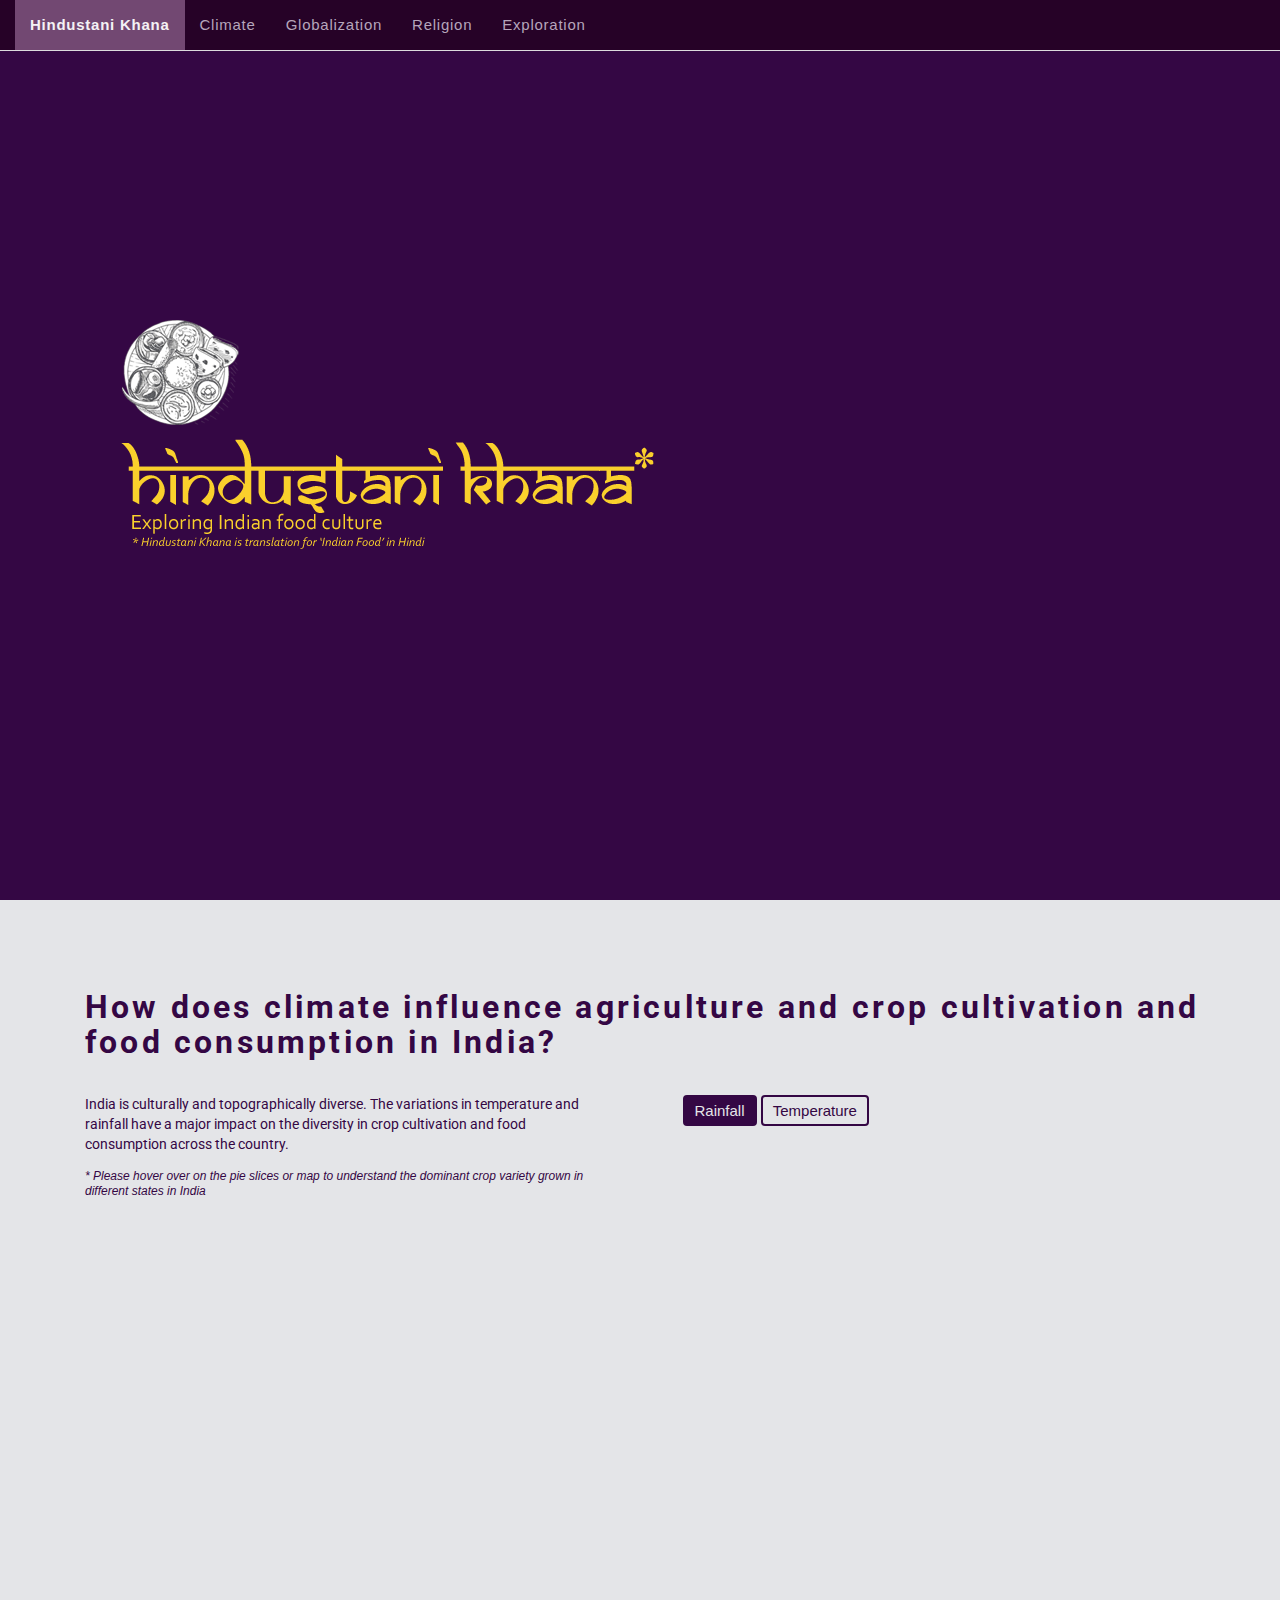
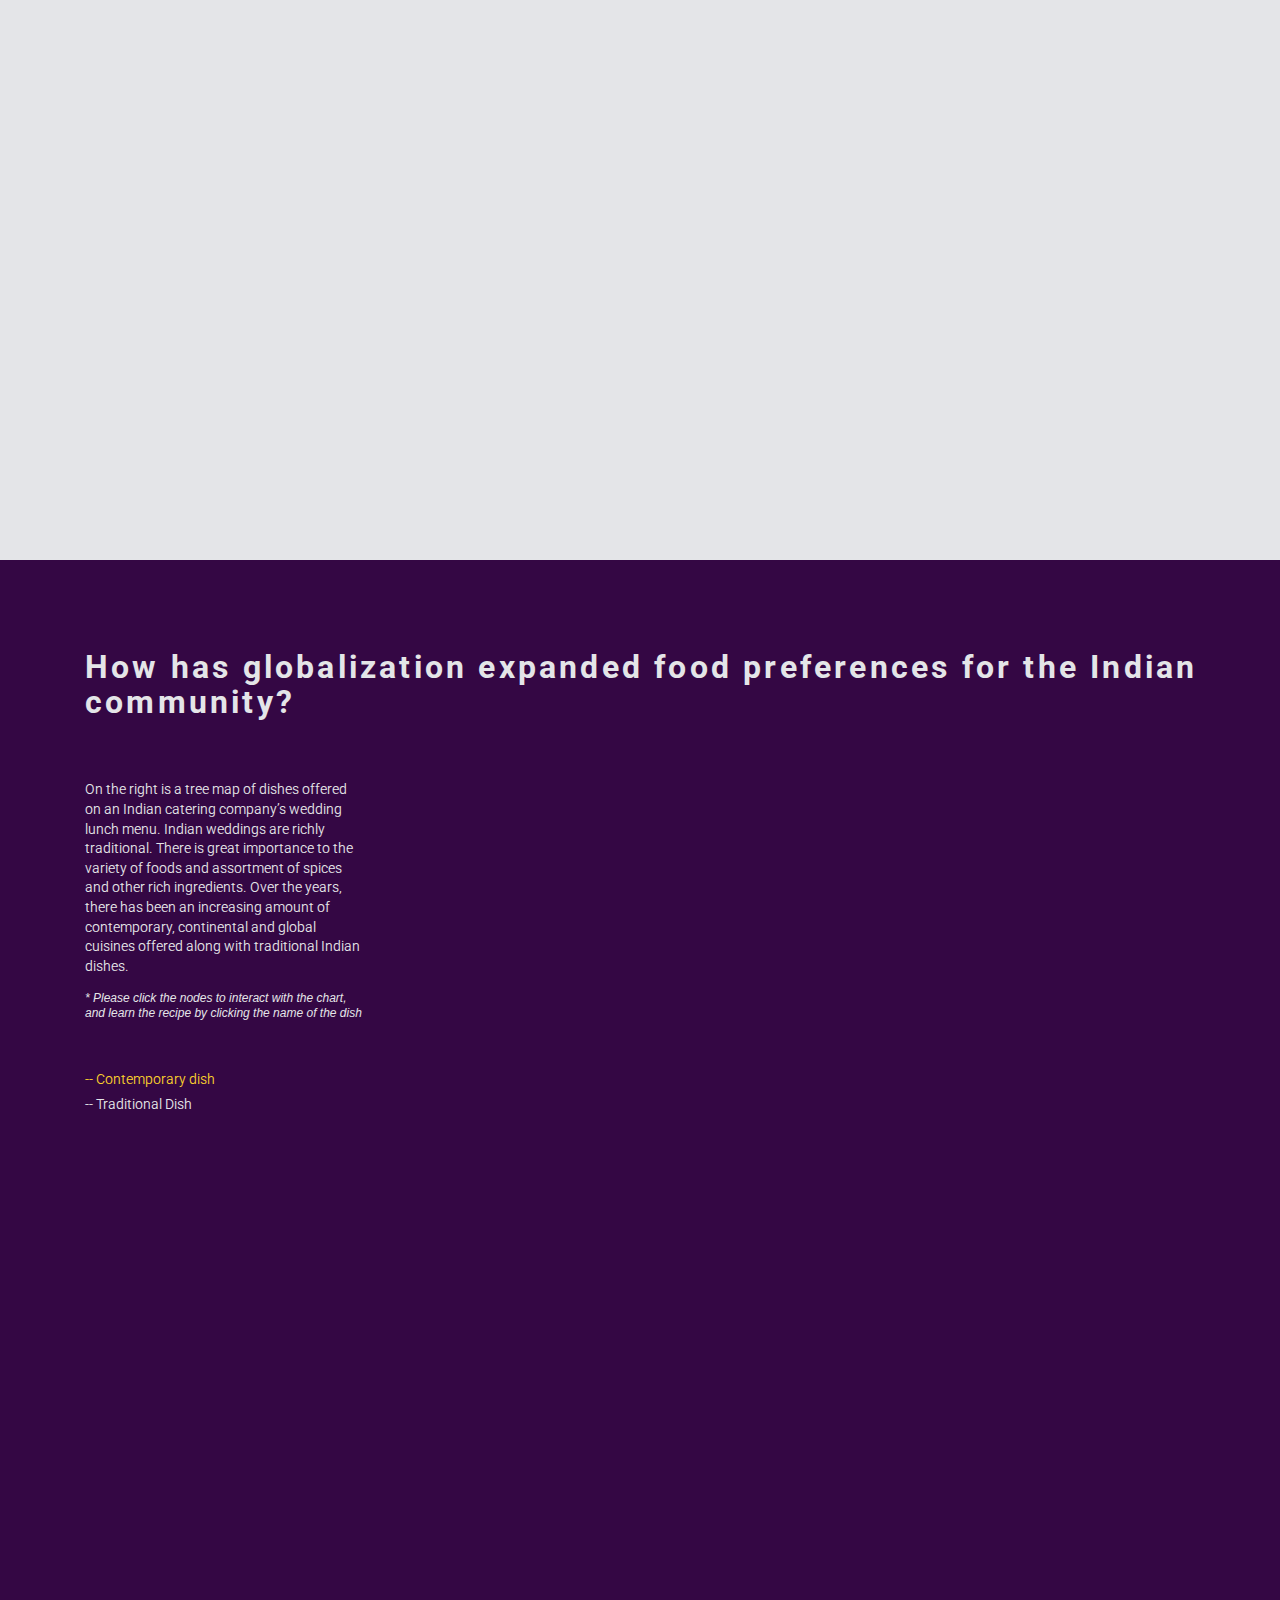
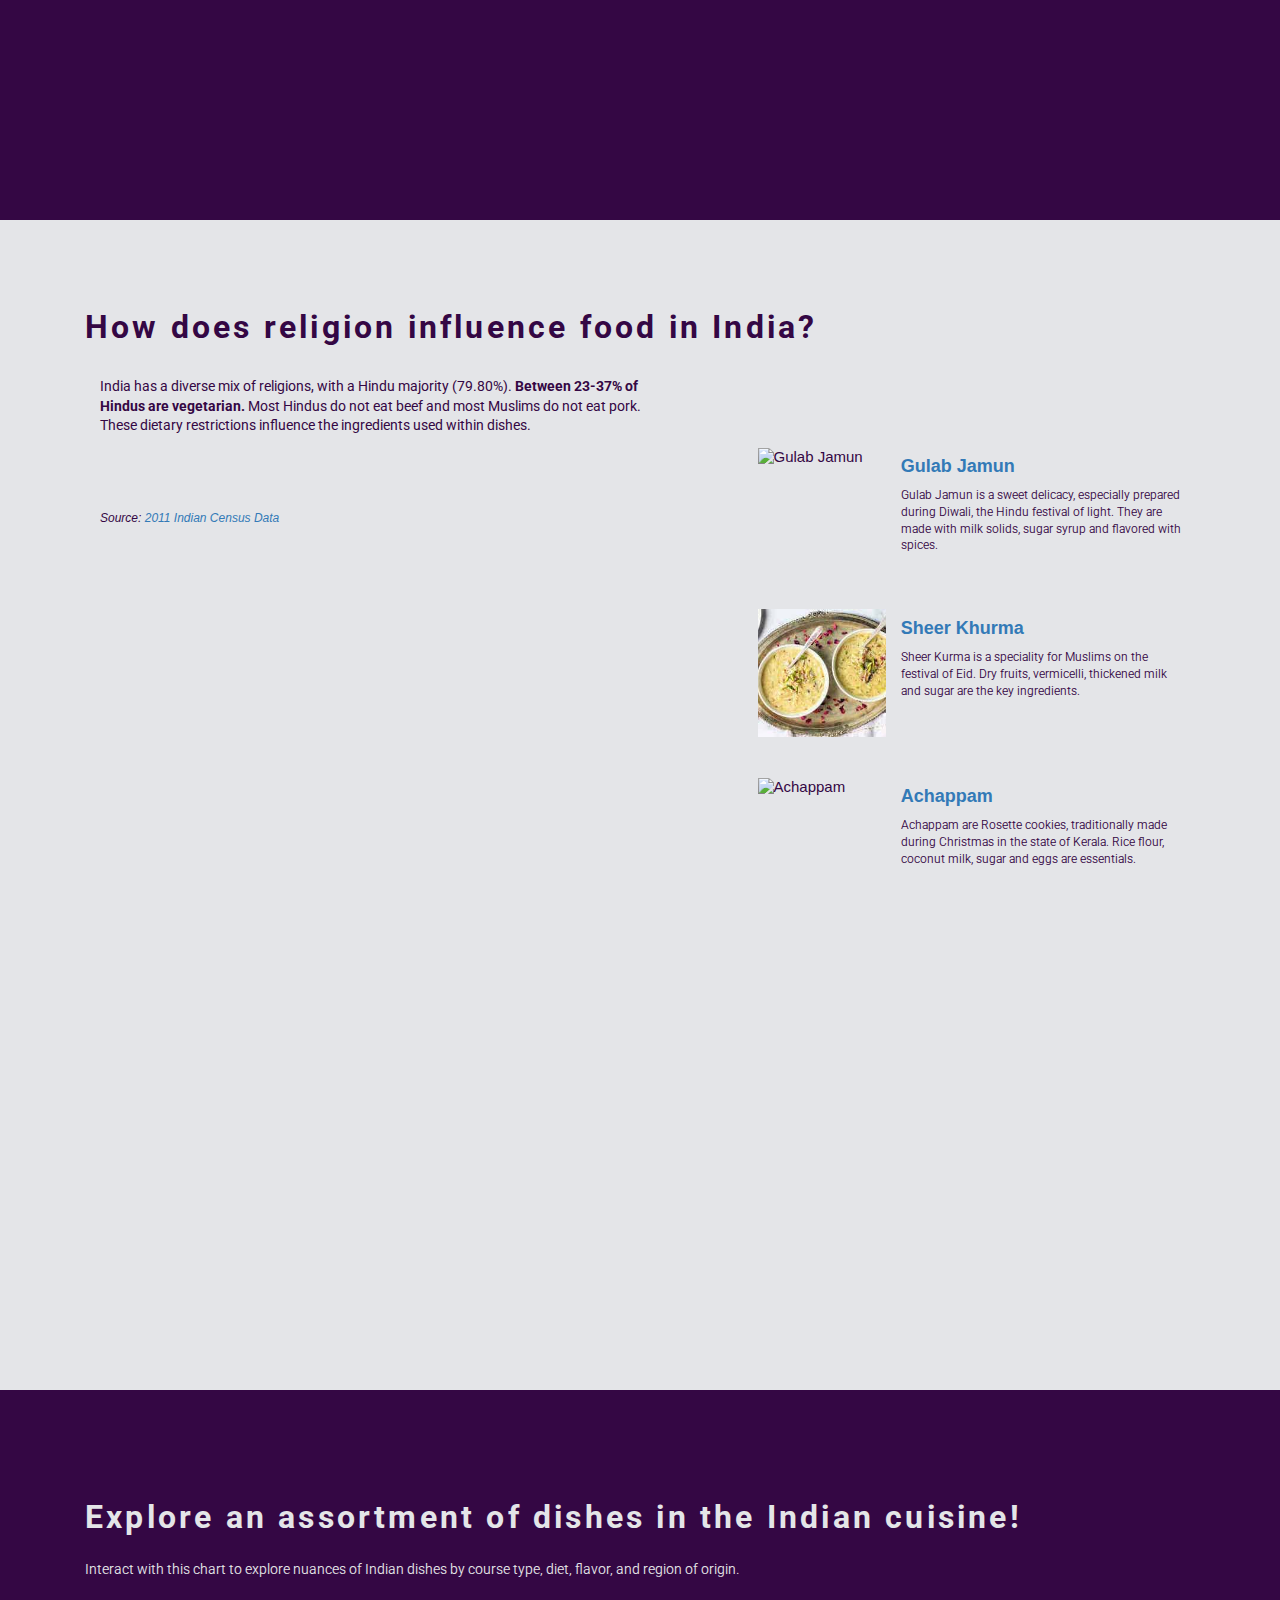
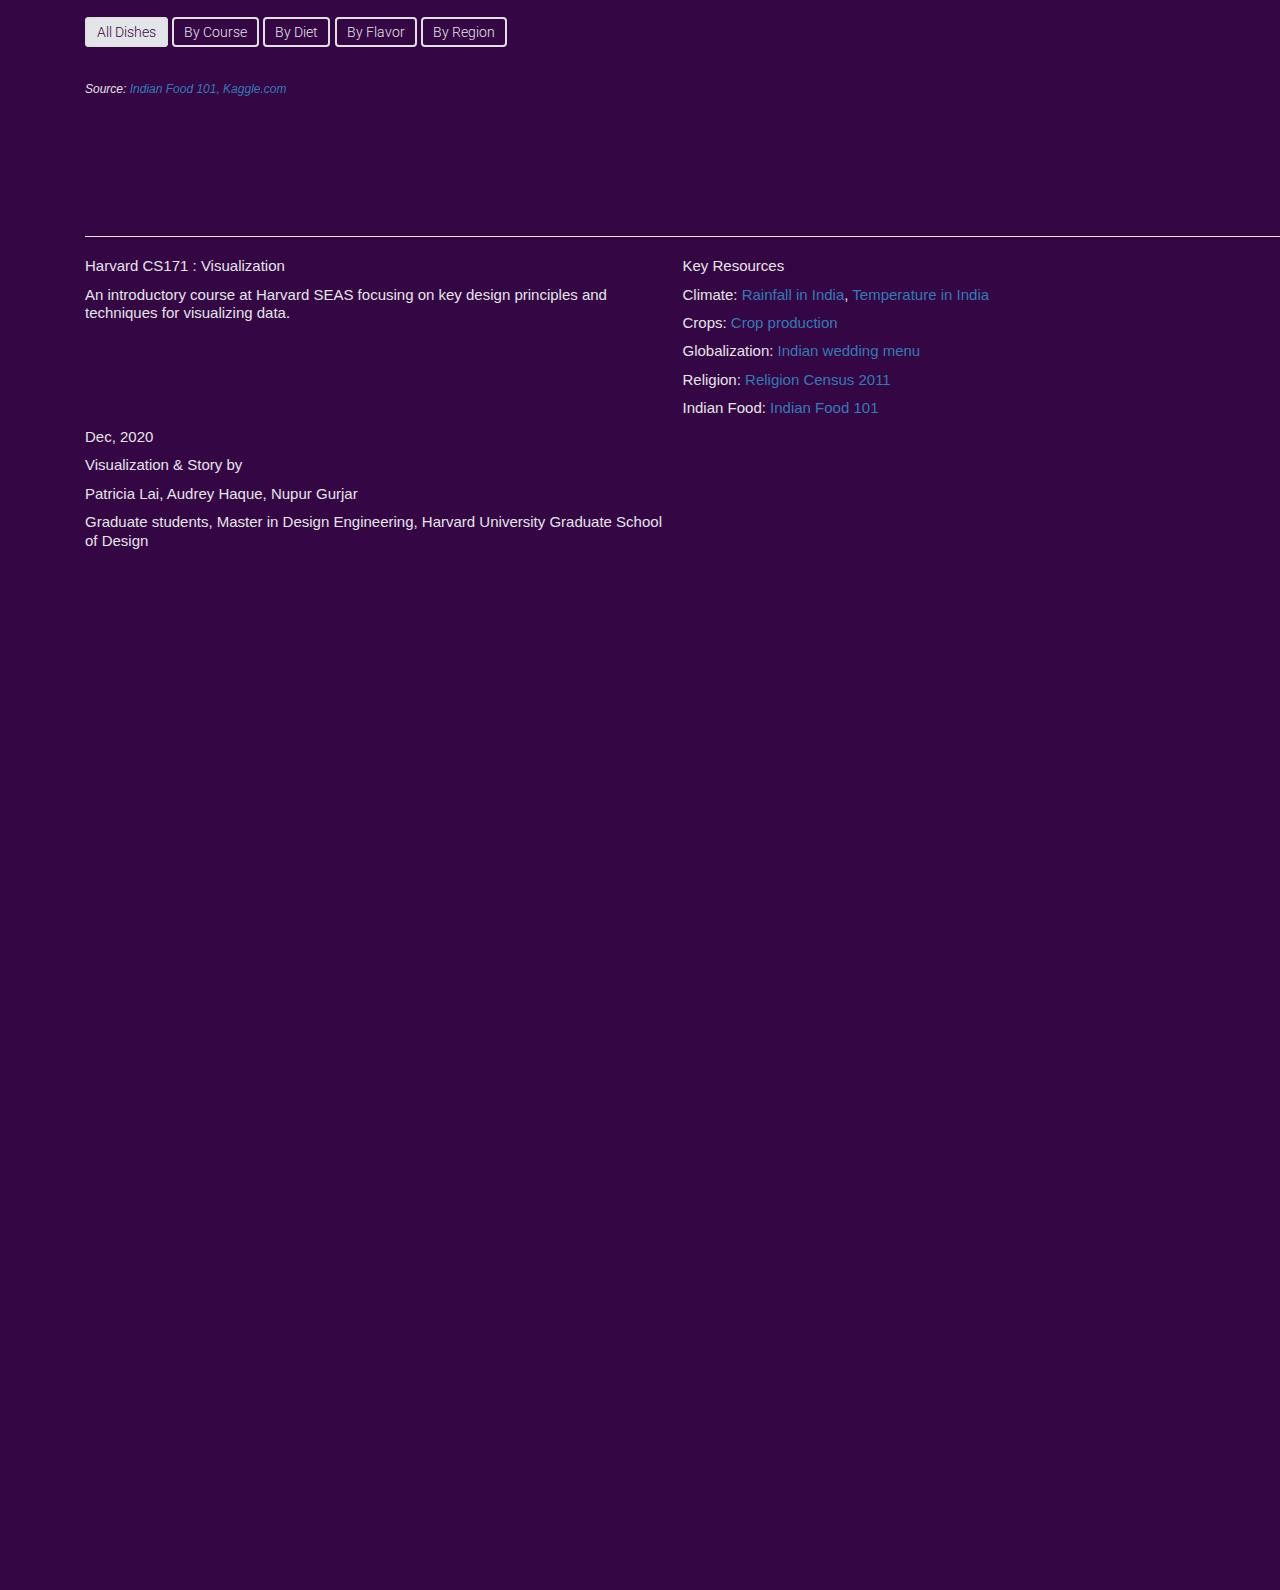
==== commit 482541ce: "footer" ====
--- a/index.html
+++ b/index.html
@@ -36,19 +36,25 @@
     </div>
 </nav>
 
-<!-- SECTION 1: HOMEPAGE-->
-<div id="section1" class="container-fluid homepage">
-    <div class="row justify-content-center text-center">
-        <h1>Hindustani Khana</h1>
-<!--        <h2 style="color: #D6AD60">"Indian Food"</h2>-->
-        <h3>Exploring food culture in India: A focus on <span style="color: #FAD02C">climate</span>, <span style="color: #FAD02C">globalization</span>, and <span style="color: #FAD02C">religion</span></h3>
-<!--        <h3 style="padding-left: 100px">- Exploring food culture in India</h3>-->
-
-
-
-    </div>
-<!--    <img src="img/home-bg.jpg">-->
-</div>
+<!-- SECTION 1-1: HOMEPAGE-->
+<div id="section1" class="homepage">
+    <div class="row">
+        <div class="column cover1">
+            <img src="img/title.png">
+        </div>
+    </div>
+
+<!--    <div class="row justify-content-center text-center">-->
+<!--        <img src="img/Coverpage1.jpg">-->
+<!--    </div>-->
+</div>
+
+<!-- SECTION 1-2: HOMEPAGE-->
+<!--<div id="section1-2" class="container-fluid homepage">-->
+<!--    <div class="row justify-content-center text-center">-->
+<!--        <img src="img/Coverpage2.jpg">-->
+<!--    </div>-->
+<!--</div>-->
 
 
 <!-- SECTION 2: CLIMATE (MAP + LINKED BAR CHART) -->
@@ -195,7 +201,7 @@
 
         <div class="col-3">
             <h2>Explore an assortment of dishes in the Indian cuisine!</h2>
-            <h5>Interact with this chart to explore nuances of Indian dishes, their type, ingredients, cooking time and see them by region.</h5>
+            <h5>Interact with this chart to explore nuances of Indian dishes by course type, diet, flavor, and region of origin.</h5>
             <br>
             <div id="toolbar" style = "Padding-bottom: 30px">
                 <a href="#section5" id="all" class="button active">All Dishes</a>
@@ -207,8 +213,37 @@
         </div>
         <div class="col-9">
             <div id="bubble_vis"></div>
-<!--            <div id="my_bubble_legend"></div>-->
-        </div>
+        </div>
+        <div style="padding-bottom: 100px">
+            <h6>Source: <a href="https://www.kaggle.com/nehaprabhavalkar/indian-food-101" target="_blank">Indian Food 101, Kaggle.com</a></h6>
+        </div>
+    </div>
+
+    <div class="row footerSection" style="border-top: solid #E4E5E8 1px">
+        <div class="column footer">
+            <p>Harvard CS171 : Visualization</p>
+            <p>An introductory course at Harvard SEAS focusing on key design principles and techniques for visualizing data.</p>
+        </div>
+
+        <div class="column footer">
+            <p>Key Resources</p>
+            <p>Climate: <a href="https://www.kaggle.com/rajanand/rainfall-in-india" target="_blank">Rainfall in India</a>, <a href="https://en.climate-data.org/asia/india-129/" target="_blank">Temperature in India</a></p>
+            <p>Crops: <a href="https://www.kaggle.com/amdirfan/analyze-on-crop-production" target="_blank">Crop production</a></p>
+            <p>Globalization: <a href="https://www3.hilton.com/resources/media/hi/HHQHIHI/en_US/pdf/en_HHQHIHI_Wedding_Menu_Dec_2015.pdf" target="_blank">Indian wedding menu</a></p>
+            <p>Religion: <a href="https://www.census2011.co.in/religion.php" target="_blank">Religion Census 2011</a></p>
+            <p>Indian Food: <a href="https://www.kaggle.com/nehaprabhavalkar/indian-food-101" target="_blank">Indian Food 101</a></p>
+        </div>
+
+        <div class="column footer">
+            <p>Dec, 2020</p>
+            <p>Visualization & Story by</p>
+            <p>
+                Patricia Lai, Audrey Haque, Nupur Gurjar
+            </p>
+            <p>Graduate students, Master in Design Engineering, Harvard University Graduate School of Design</p>
+
+        </div>
+
     </div>
 </div>
 
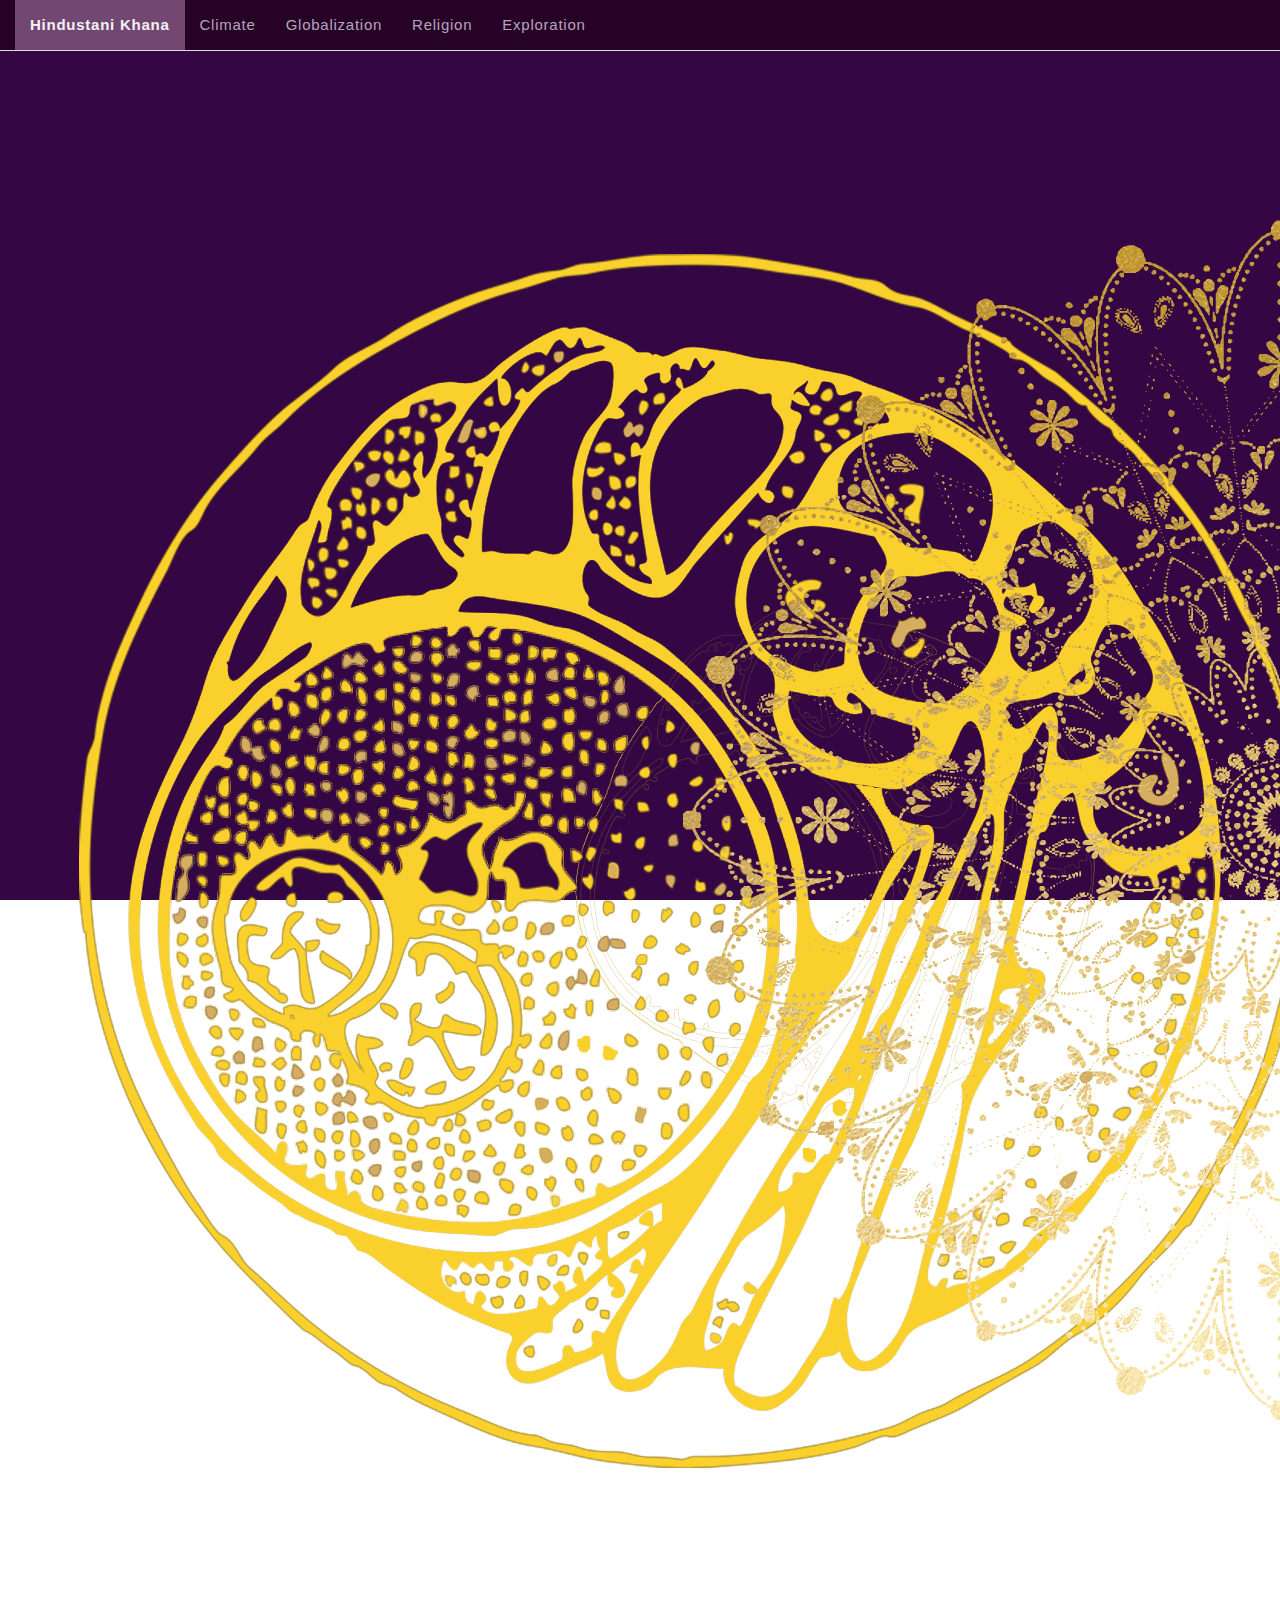
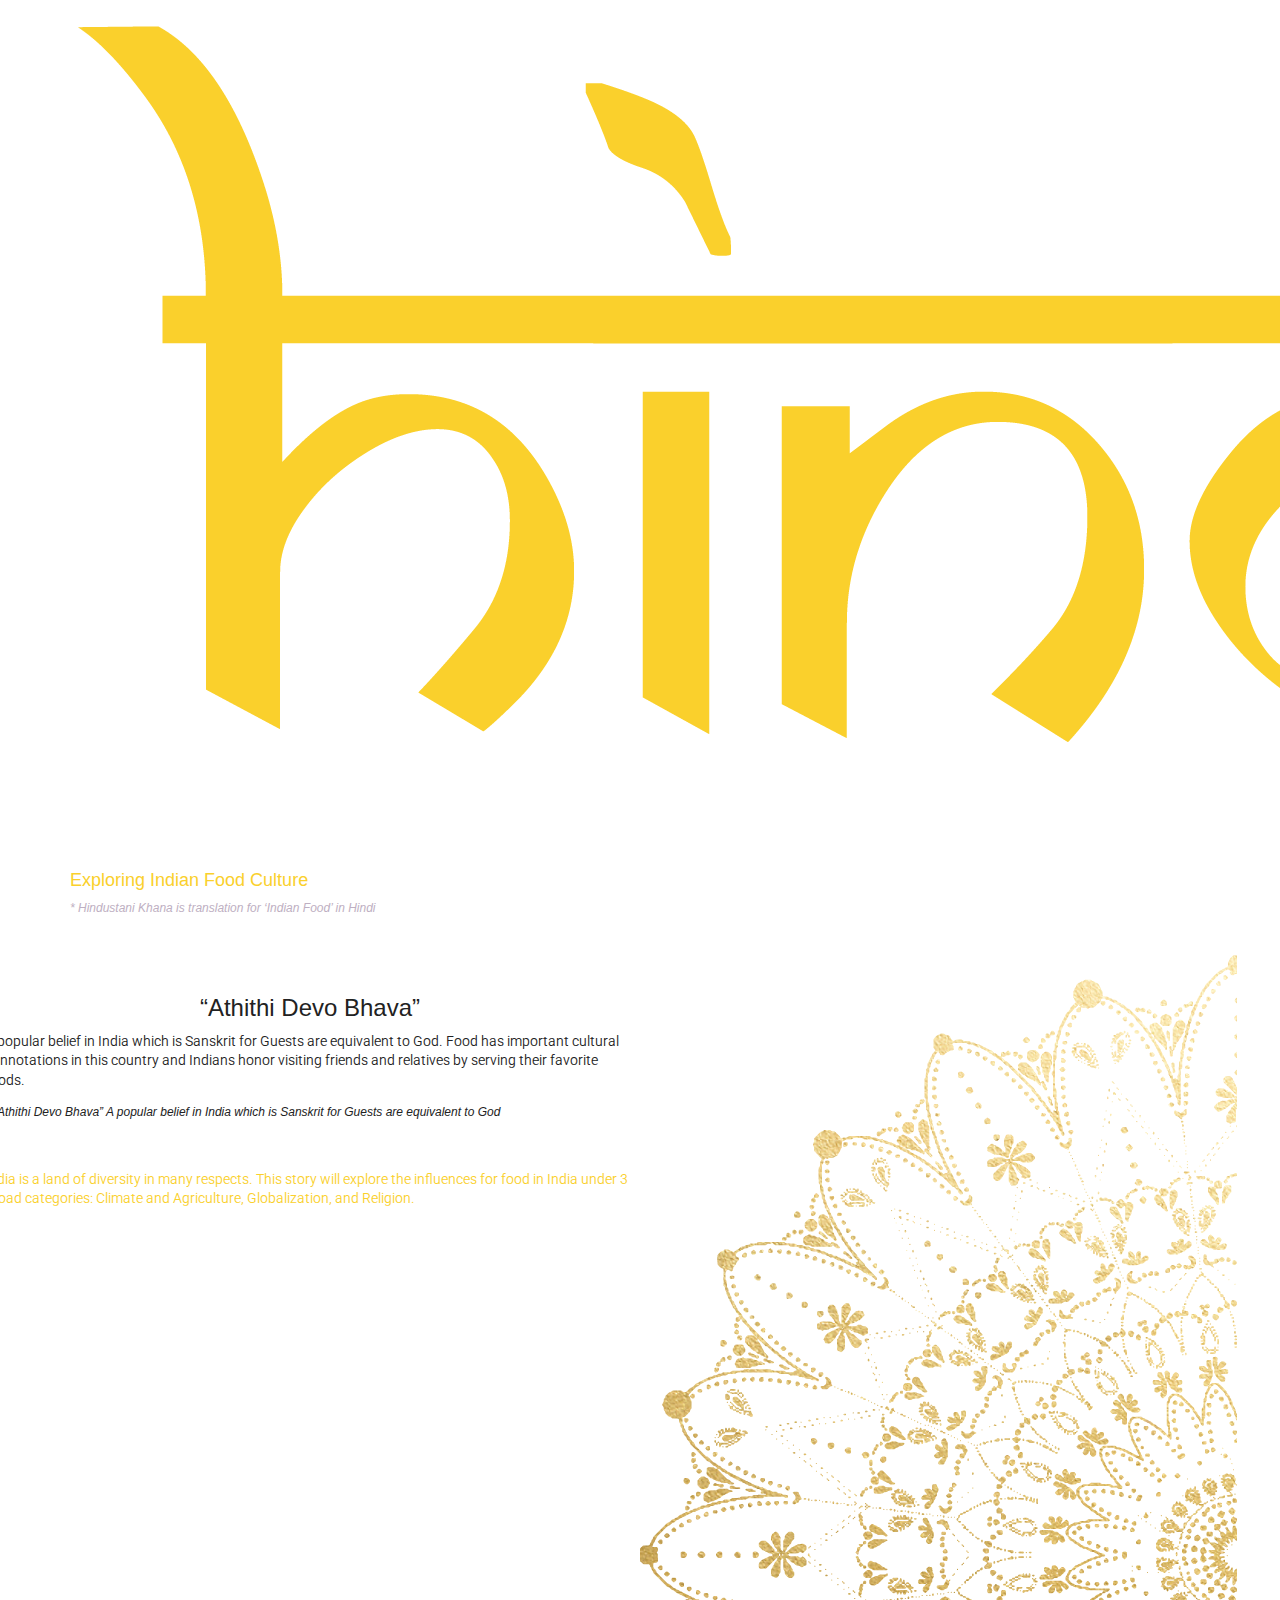
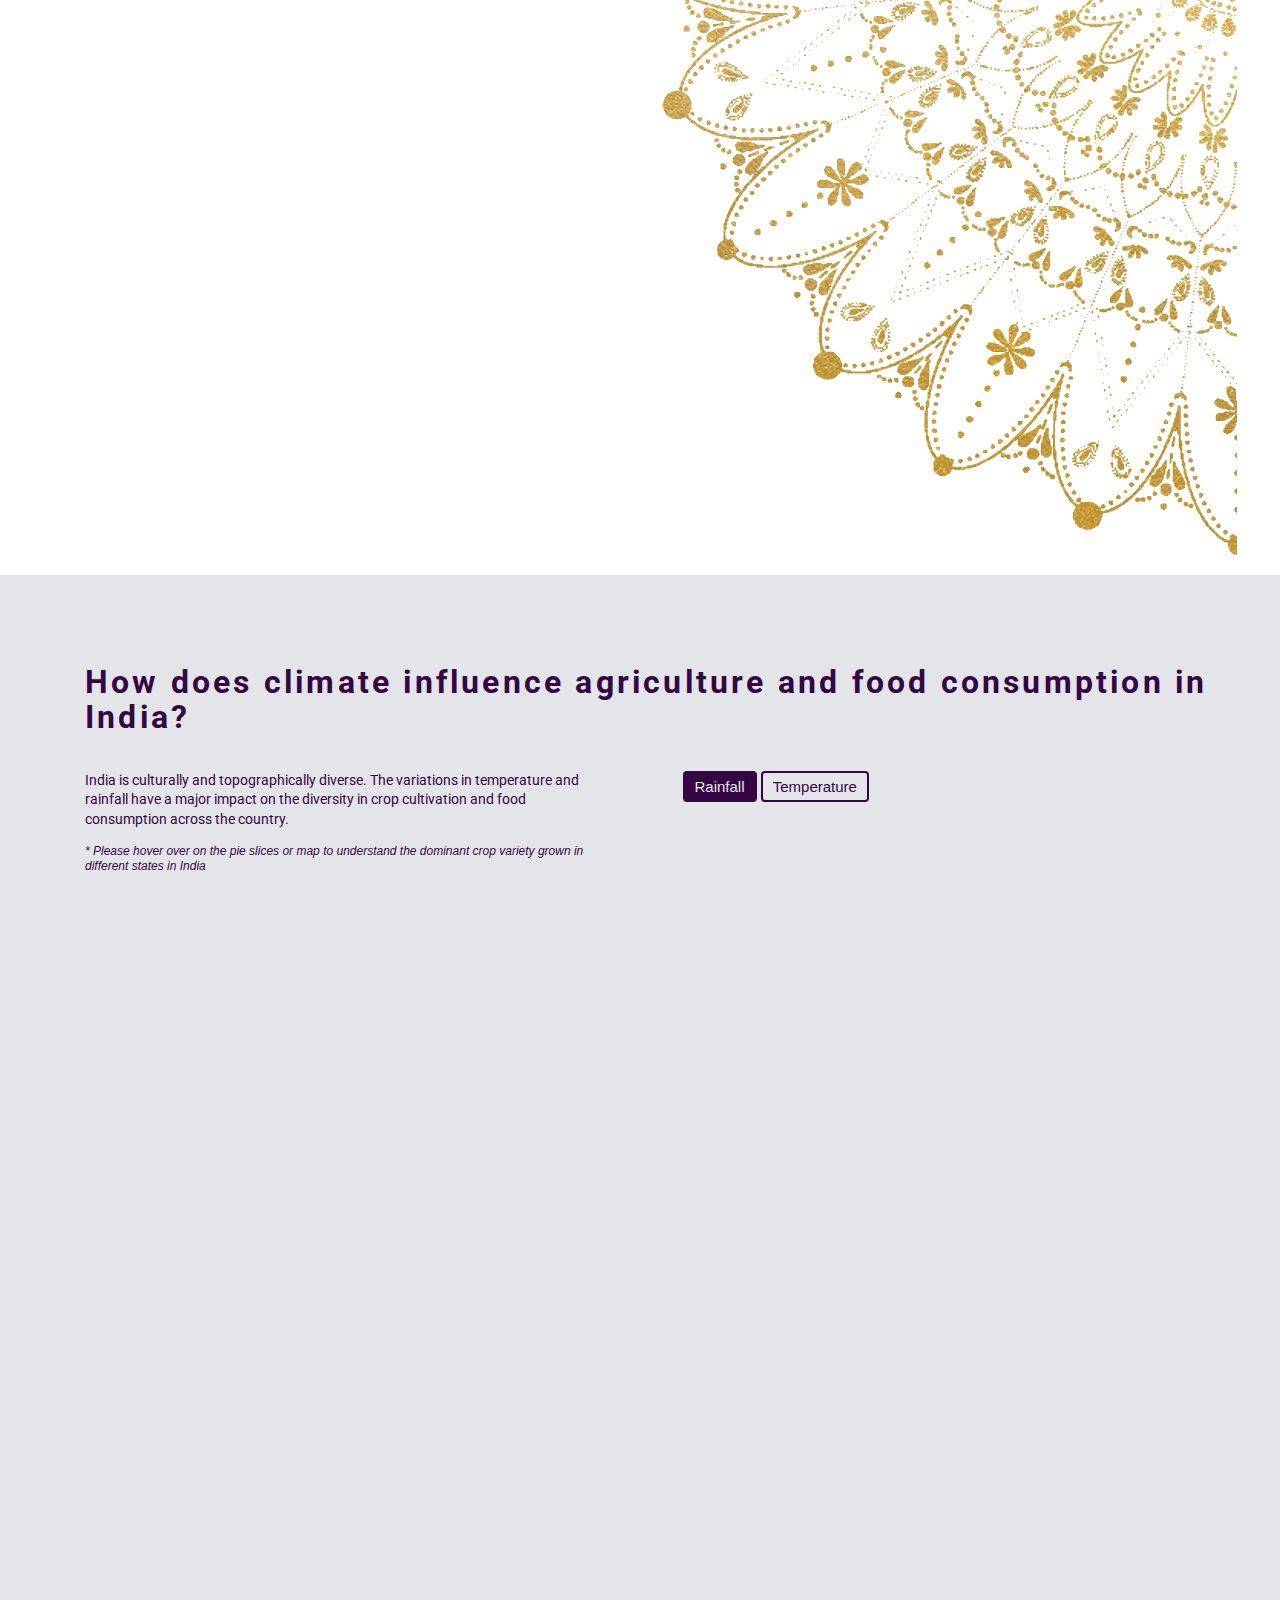
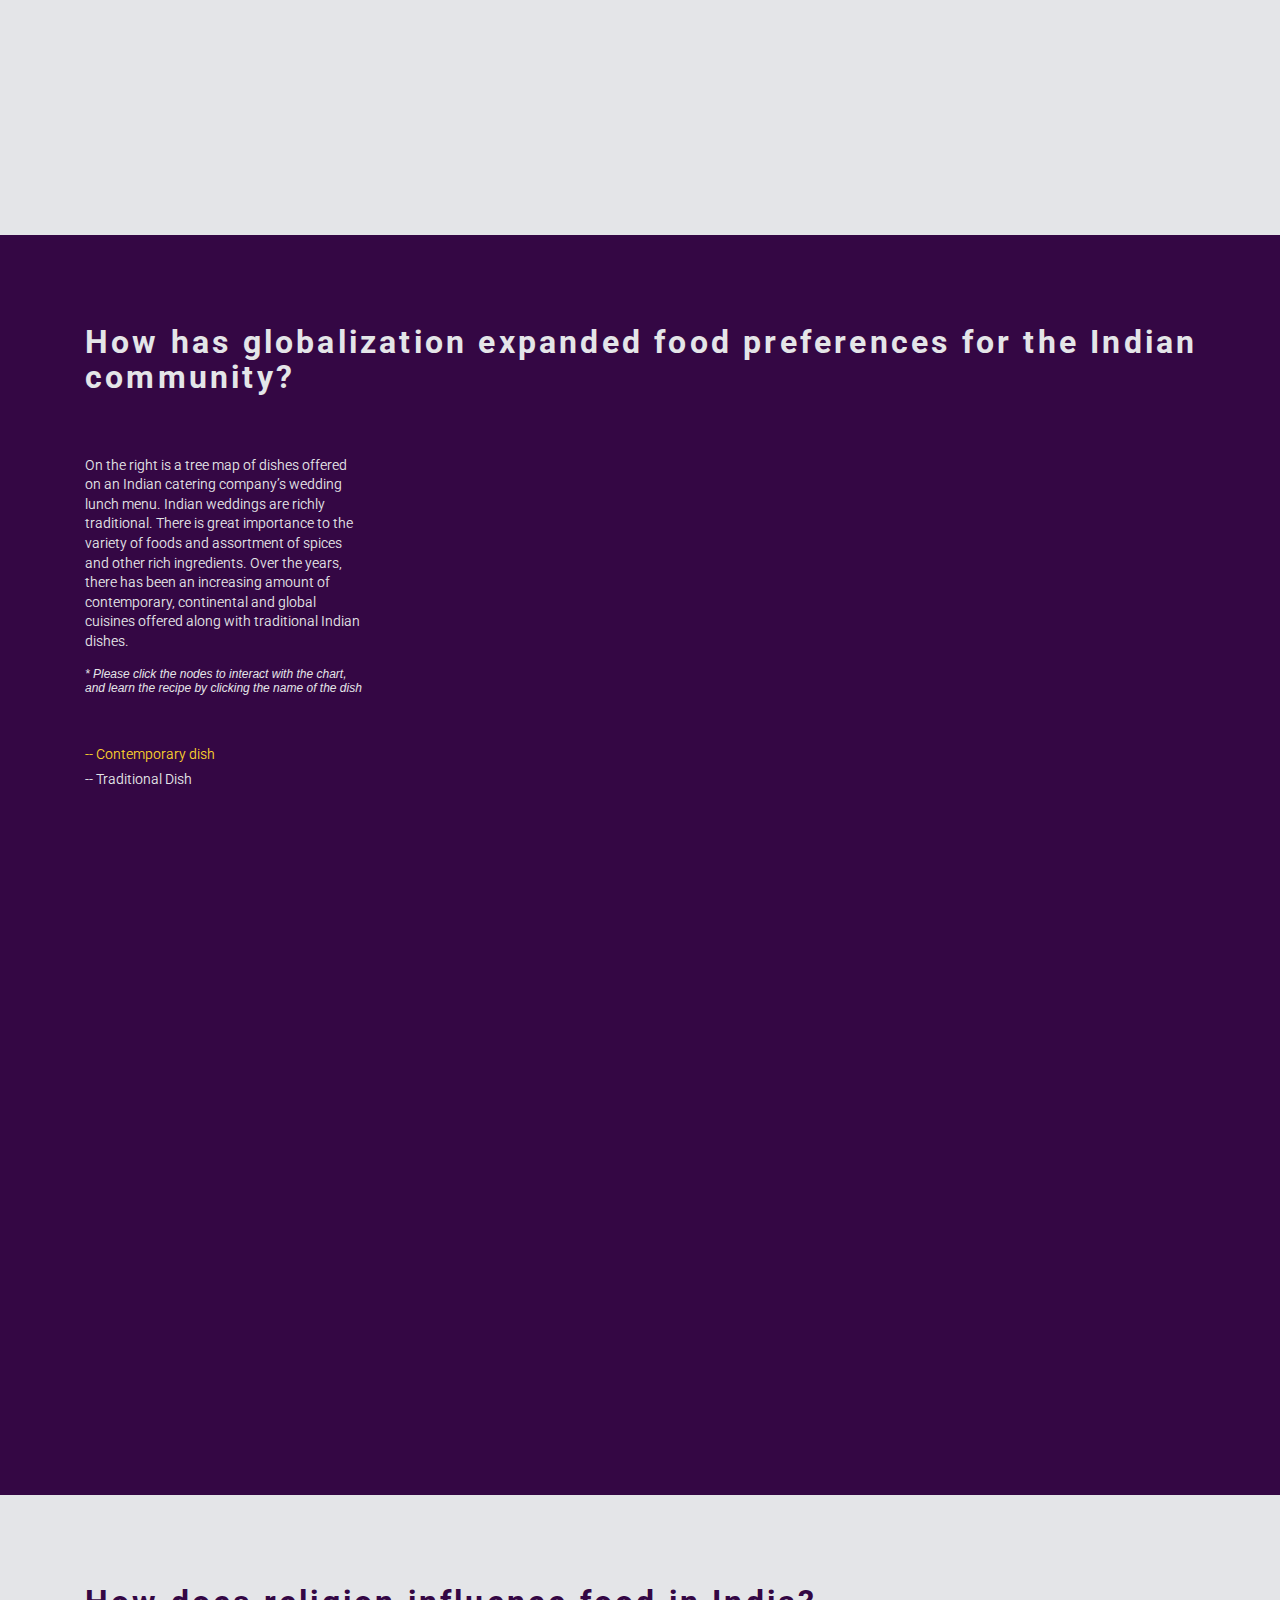
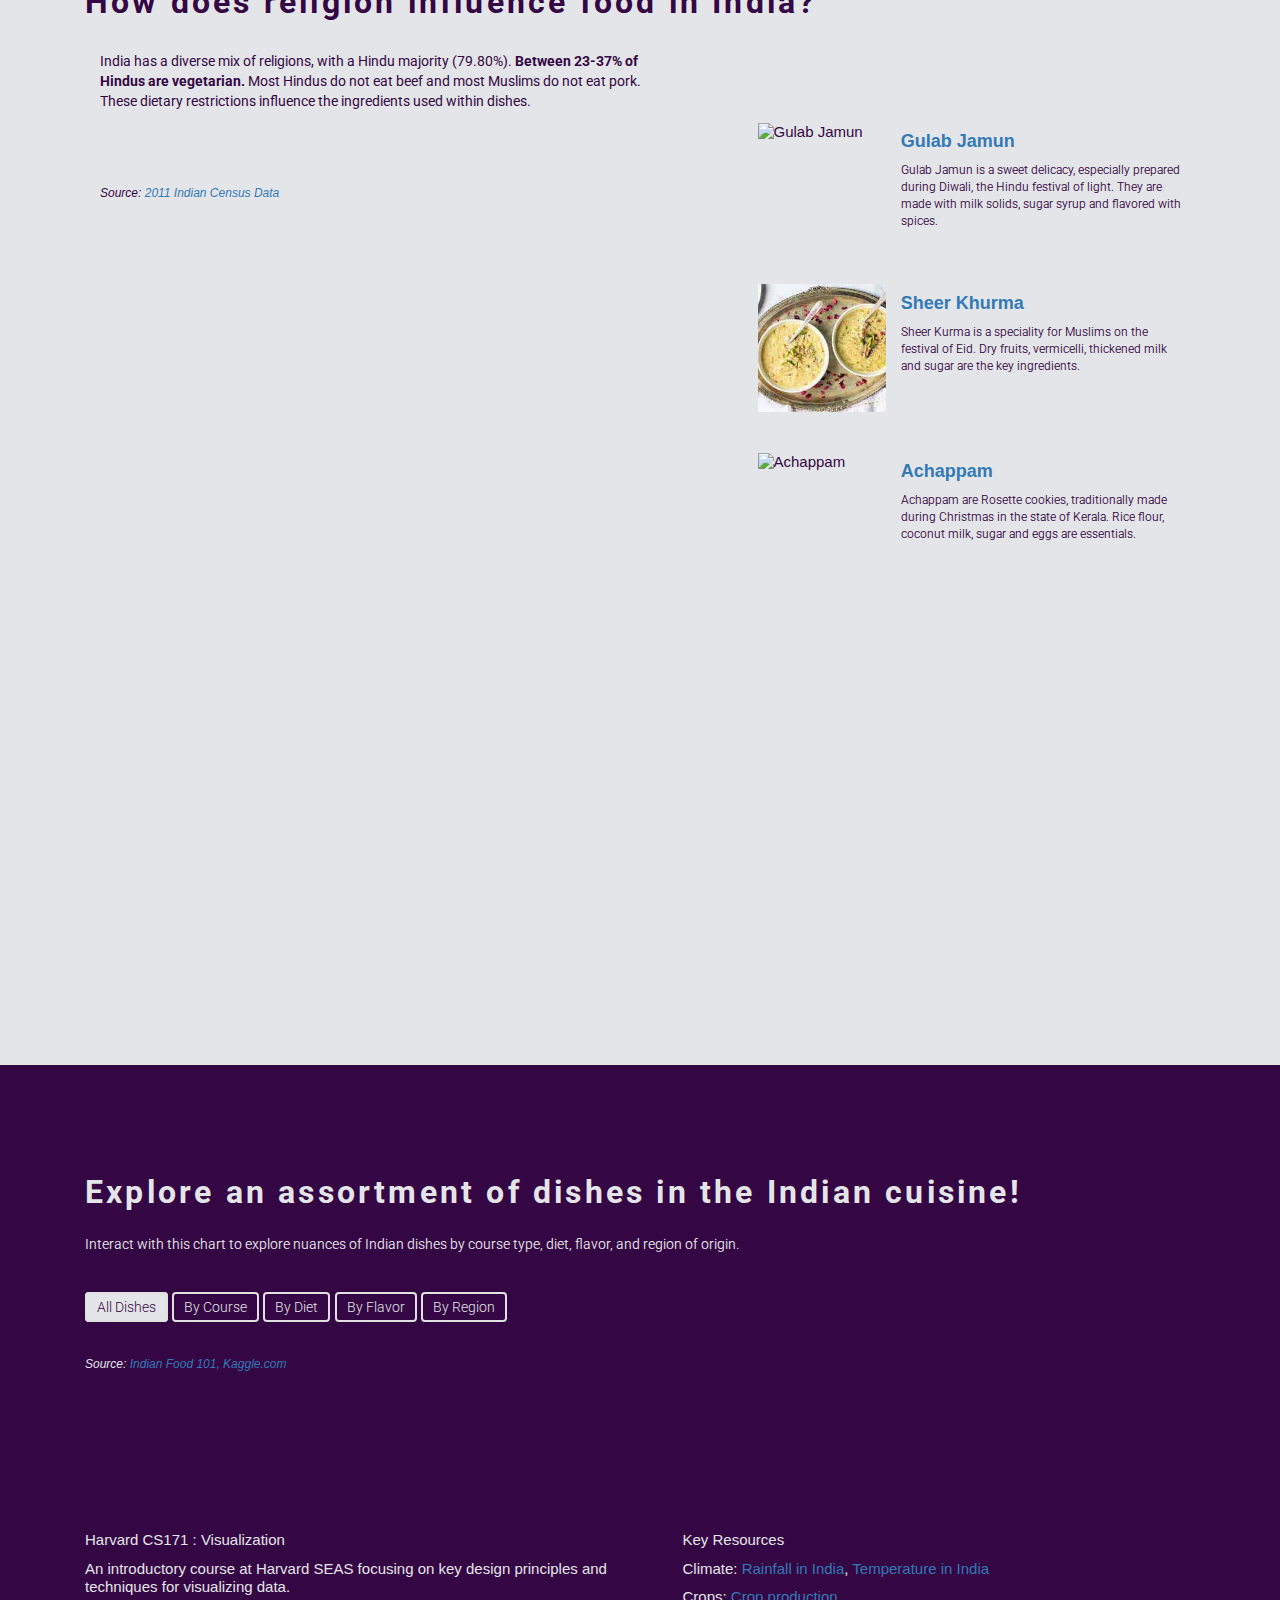
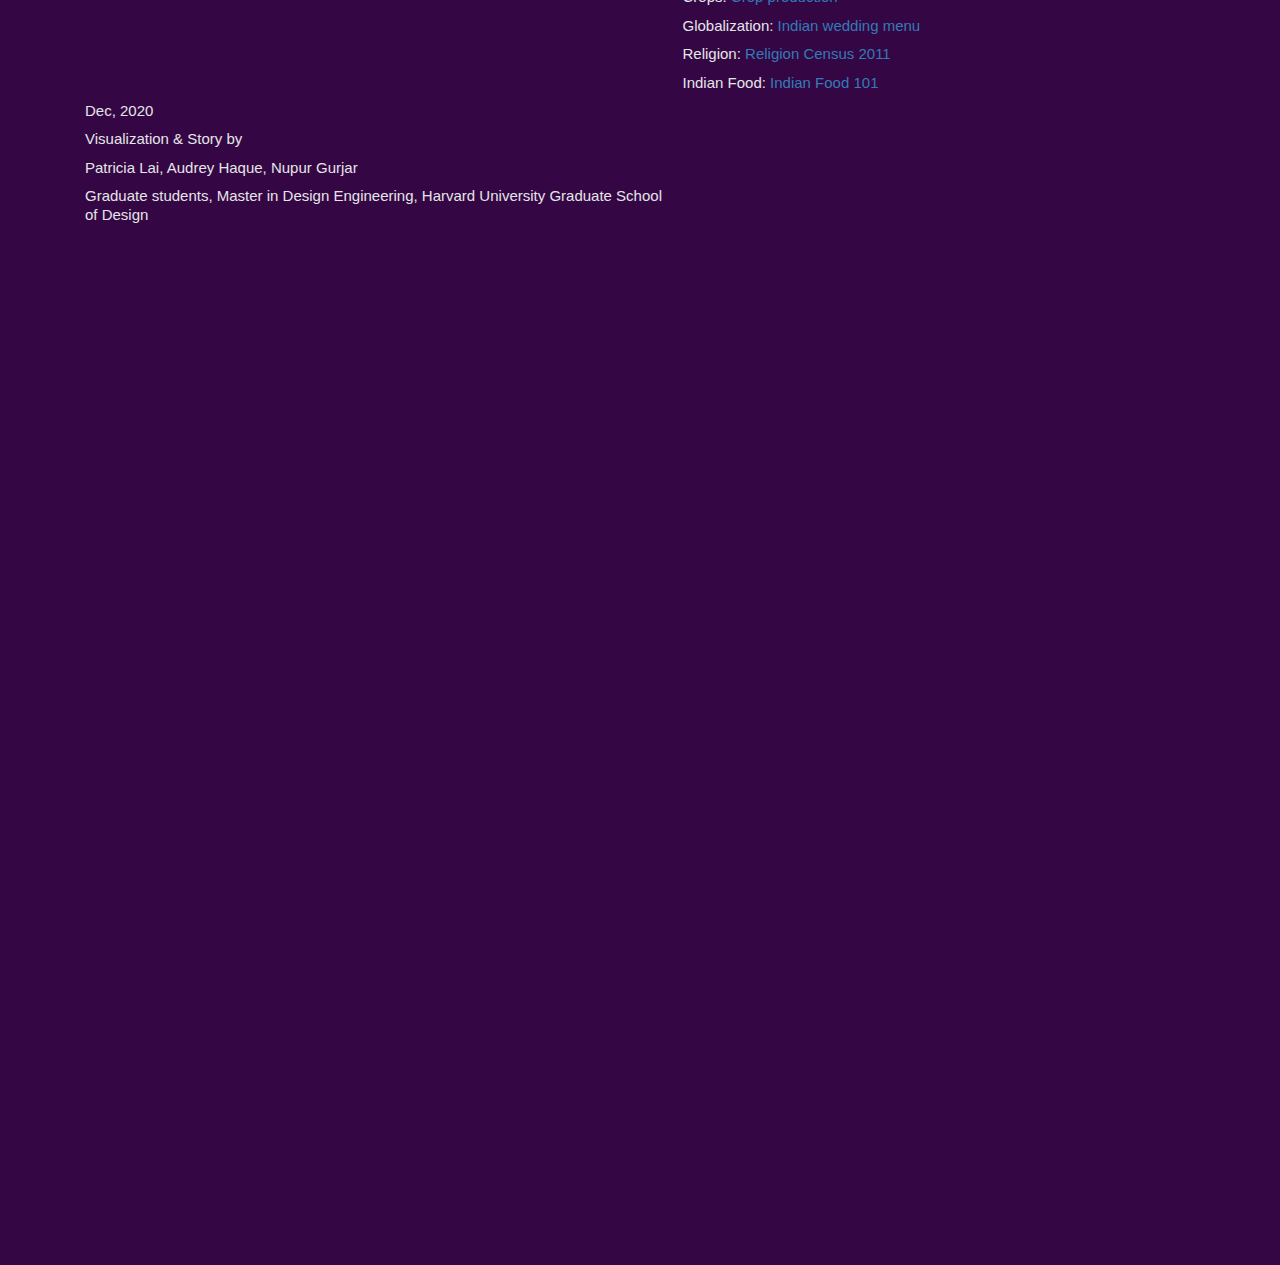
==== commit 2fab0071: "add homepage" ====
--- a/index.html
+++ b/index.html
@@ -37,31 +37,64 @@
 </nav>
 
 <!-- SECTION 1-1: HOMEPAGE-->
-<div id="section1" class="homepage">
-    <div class="row">
-        <div class="column cover1">
-            <img src="img/title.png">
-        </div>
-    </div>
-
-<!--    <div class="row justify-content-center text-center">-->
-<!--        <img src="img/Coverpage1.jpg">-->
-<!--    </div>-->
+<div id="section1" class="container-fluid homepage">
+    <div class="row justify-content-center" style="height: 100vh">
+
+        <div class="column">
+            <div class="row justify-content-center">
+                <div class="firstHomePage">
+                    <img src="img/title.png">
+                    <h4 style="color: #FAD02C">Exploring Indian Food Culture</h4>
+                    <h6>* Hindustani Khana is translation for ‘Indian Food’ in Hindi</h6>
+                </div>
+            </div>
+        </div>
+
+        <div class="column pattern">
+            <img src="img/Coverimage2.png">
+        </div>
+
+    </div>
 </div>
 
 <!-- SECTION 1-2: HOMEPAGE-->
-<!--<div id="section1-2" class="container-fluid homepage">-->
-<!--    <div class="row justify-content-center text-center">-->
-<!--        <img src="img/Coverpage2.jpg">-->
-<!--    </div>-->
-<!--</div>-->
+<div id="section1-2" class="container-fluid homepage">
+    <div class="row justify-content-center">
+
+        <div class="column">
+            <div class="row">
+                <div class="SecondHomePage">
+                    <h3>“Athithi Devo Bhava”</h3>
+                    <h5>A popular belief in India which is Sanskrit for Guests are equivalent to God.
+                        Food has important cultural connotations in this country and Indians
+                        honor visiting friends and relatives by serving their favorite foods.
+                    </h5>
+                    <h6 style="padding-bottom: 40px">
+                        * “Athithi Devo Bhava” A popular belief in India which is Sanskrit for Guests are equivalent to God
+                    </h6>
+                    <h5 style="color: #FAD02C">
+                        India is a land of diversity in many respects.
+                        This story will explore the influences for food in India under 3 broad categories:
+                        Climate and Agriculture, Globalization, and Religion.
+                    </h5>
+                </div>
+            </div>
+        </div>
+
+        <div class="column pattern">
+            <img src="img/Coverimage.png">
+        </div>
+
+    </div>
+
+</div>
 
 
 <!-- SECTION 2: CLIMATE (MAP + LINKED BAR CHART) -->
 <div id="section2" class="container-fluid">
     <div class="row">
 
-        <h2>How does climate influence agriculture and crop cultivation and food consumption in India?</h2>
+        <h2>How does climate influence agriculture and food consumption in India?</h2>
         <!--left column-->
         <div class="column sectionText">
             <div>
@@ -73,7 +106,7 @@
                 <div id="cropTooltip" style="width: 100%; height: 70px"></div>
             </div>
             <!--pie chart area-->
-            <div style="padding-bottom: 50px">
+            <div style="padding-top: 30px">
                 <div id= "Rice" style="float: left"></div>
                 <div id= "Wheat" style="float: left"></div>
                 <div id= "Maize"></div>
@@ -219,7 +252,7 @@
         </div>
     </div>
 
-    <div class="row footerSection" style="border-top: solid #E4E5E8 1px">
+    <div class="row footerSection">
         <div class="column footer">
             <p>Harvard CS171 : Visualization</p>
             <p>An introductory course at Harvard SEAS focusing on key design principles and techniques for visualizing data.</p>
